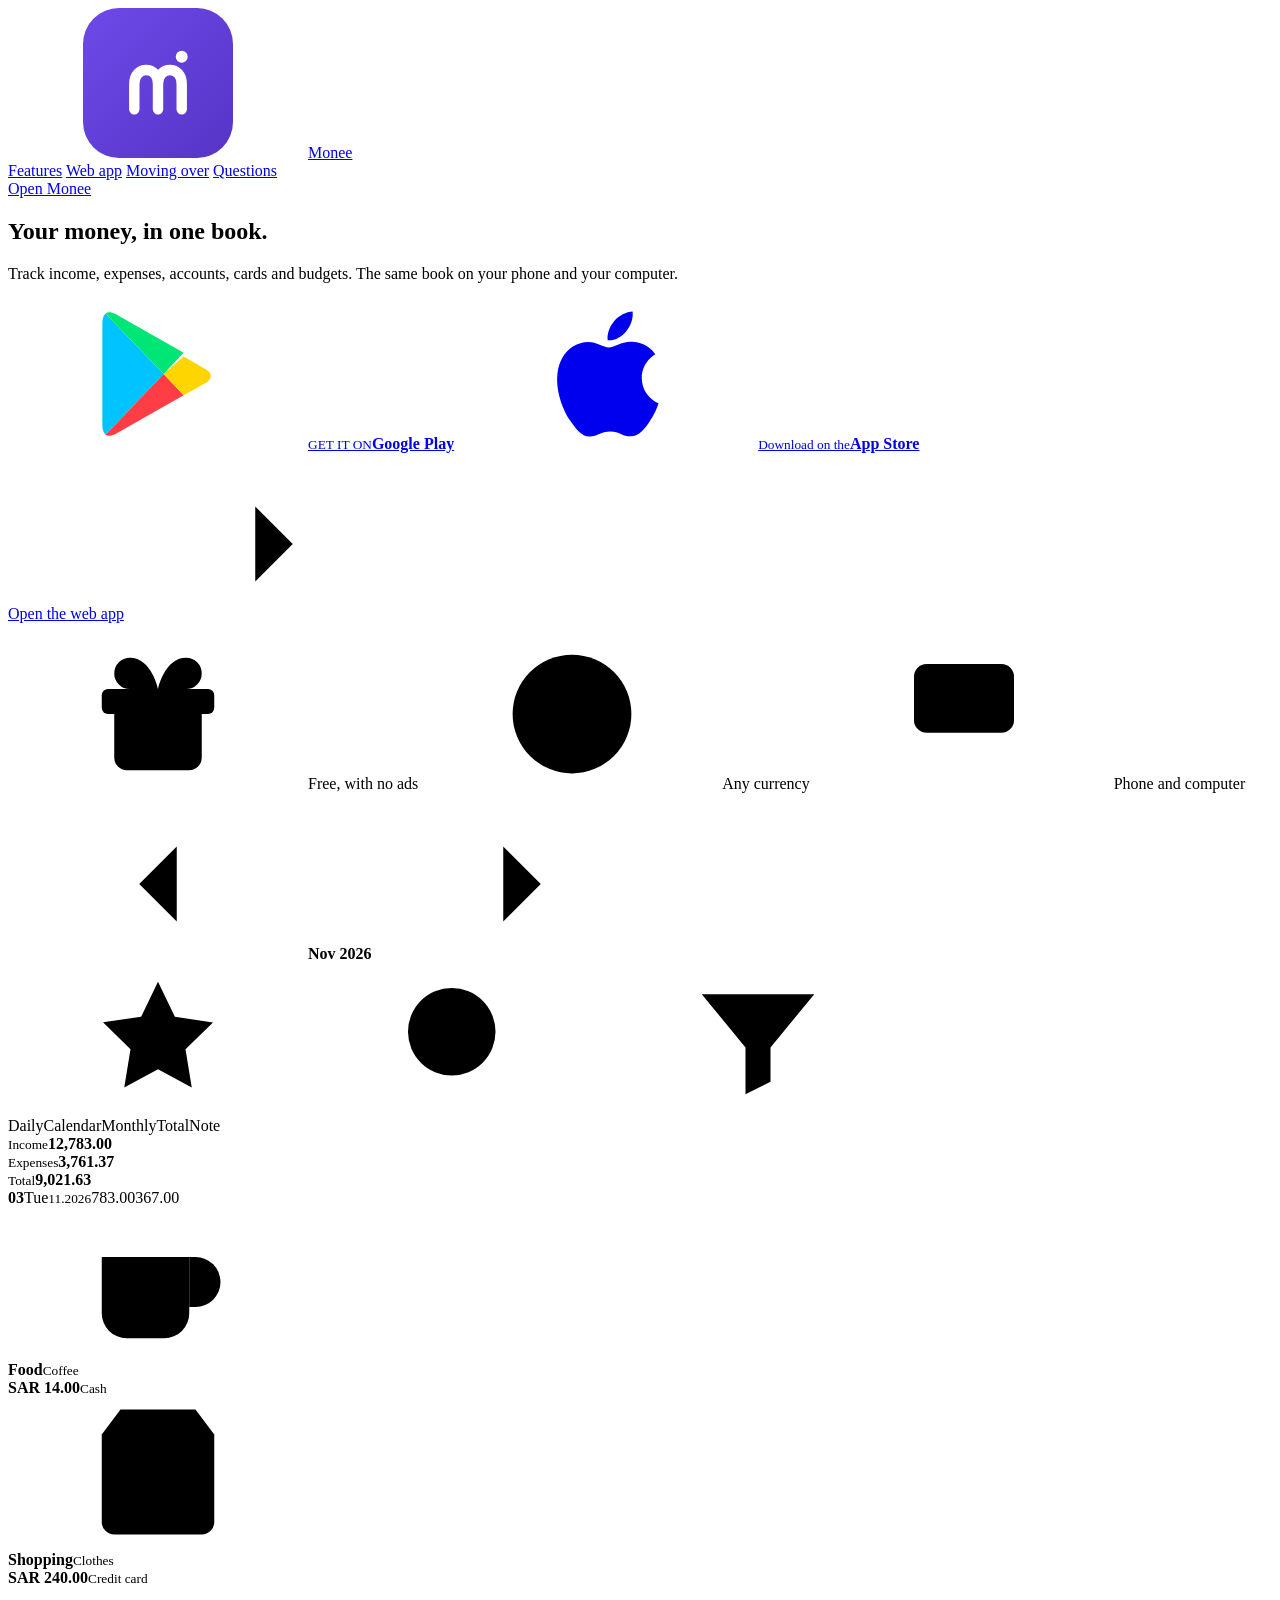
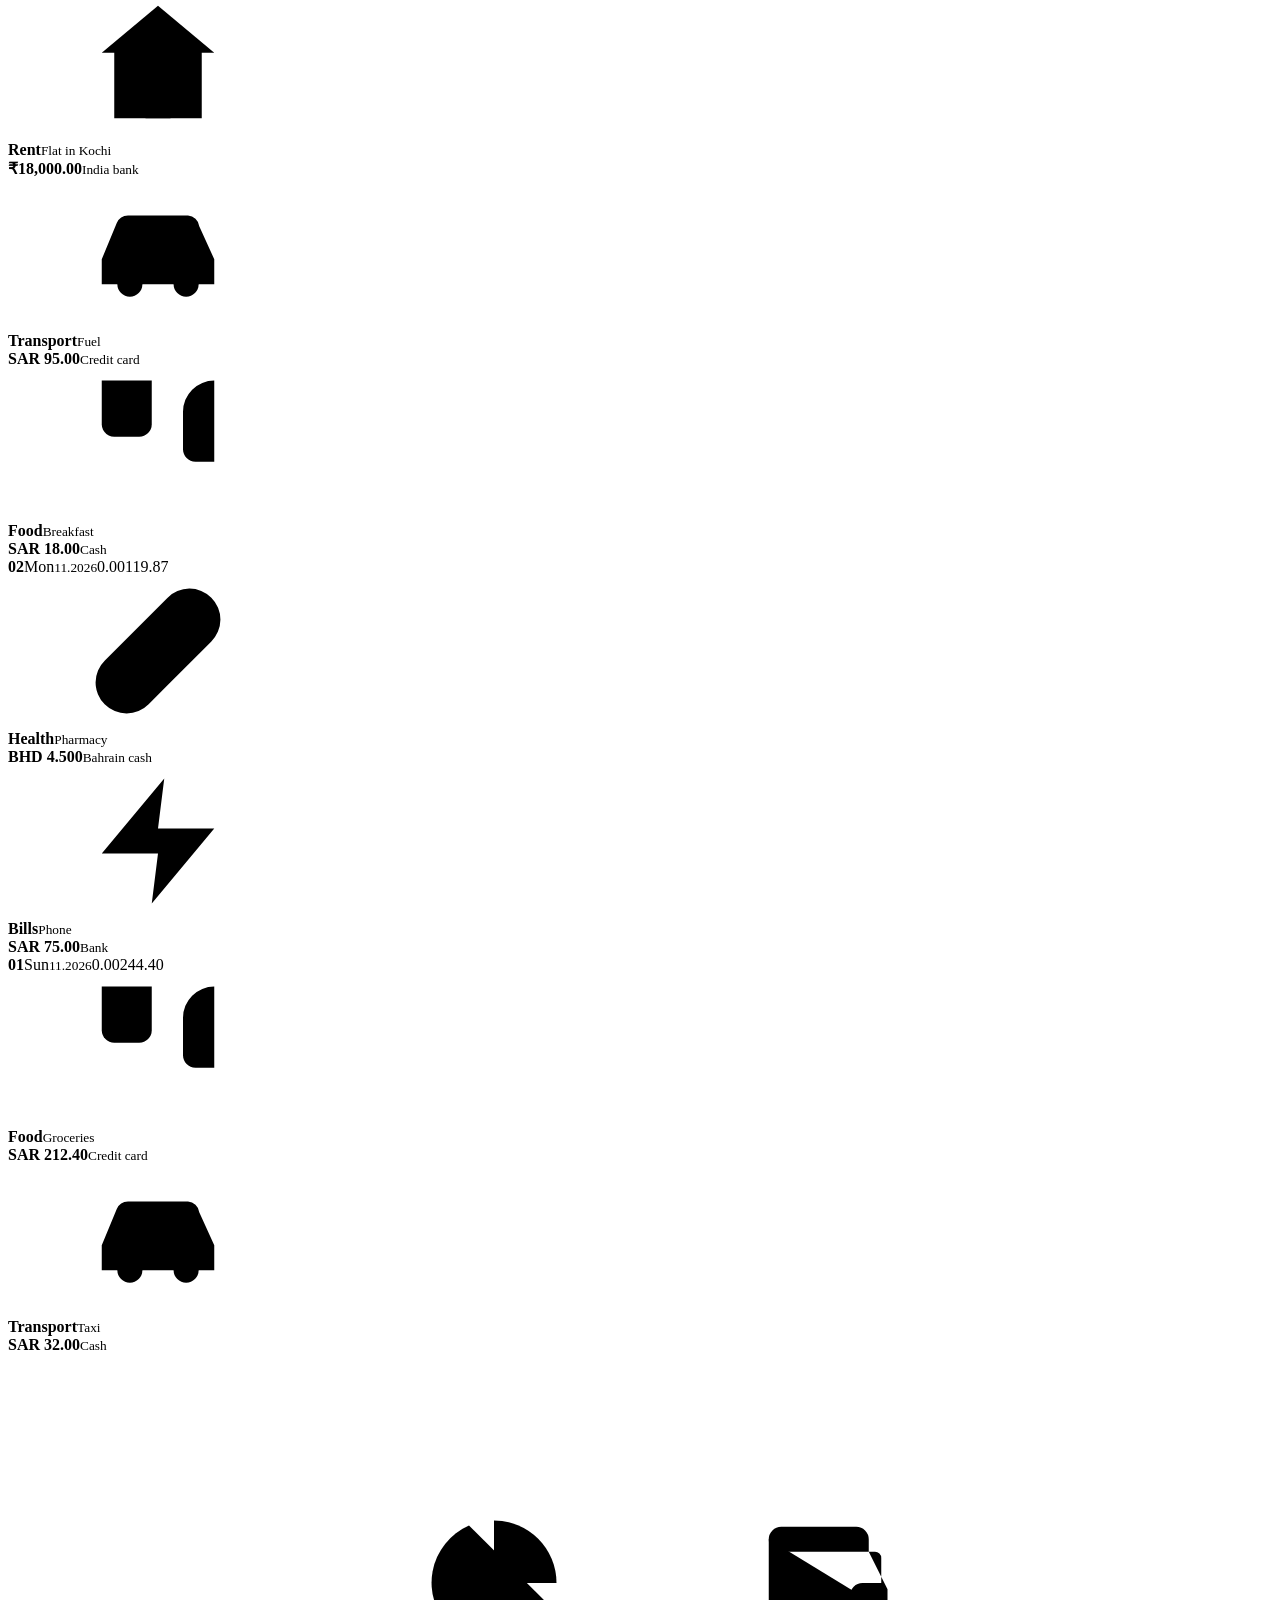
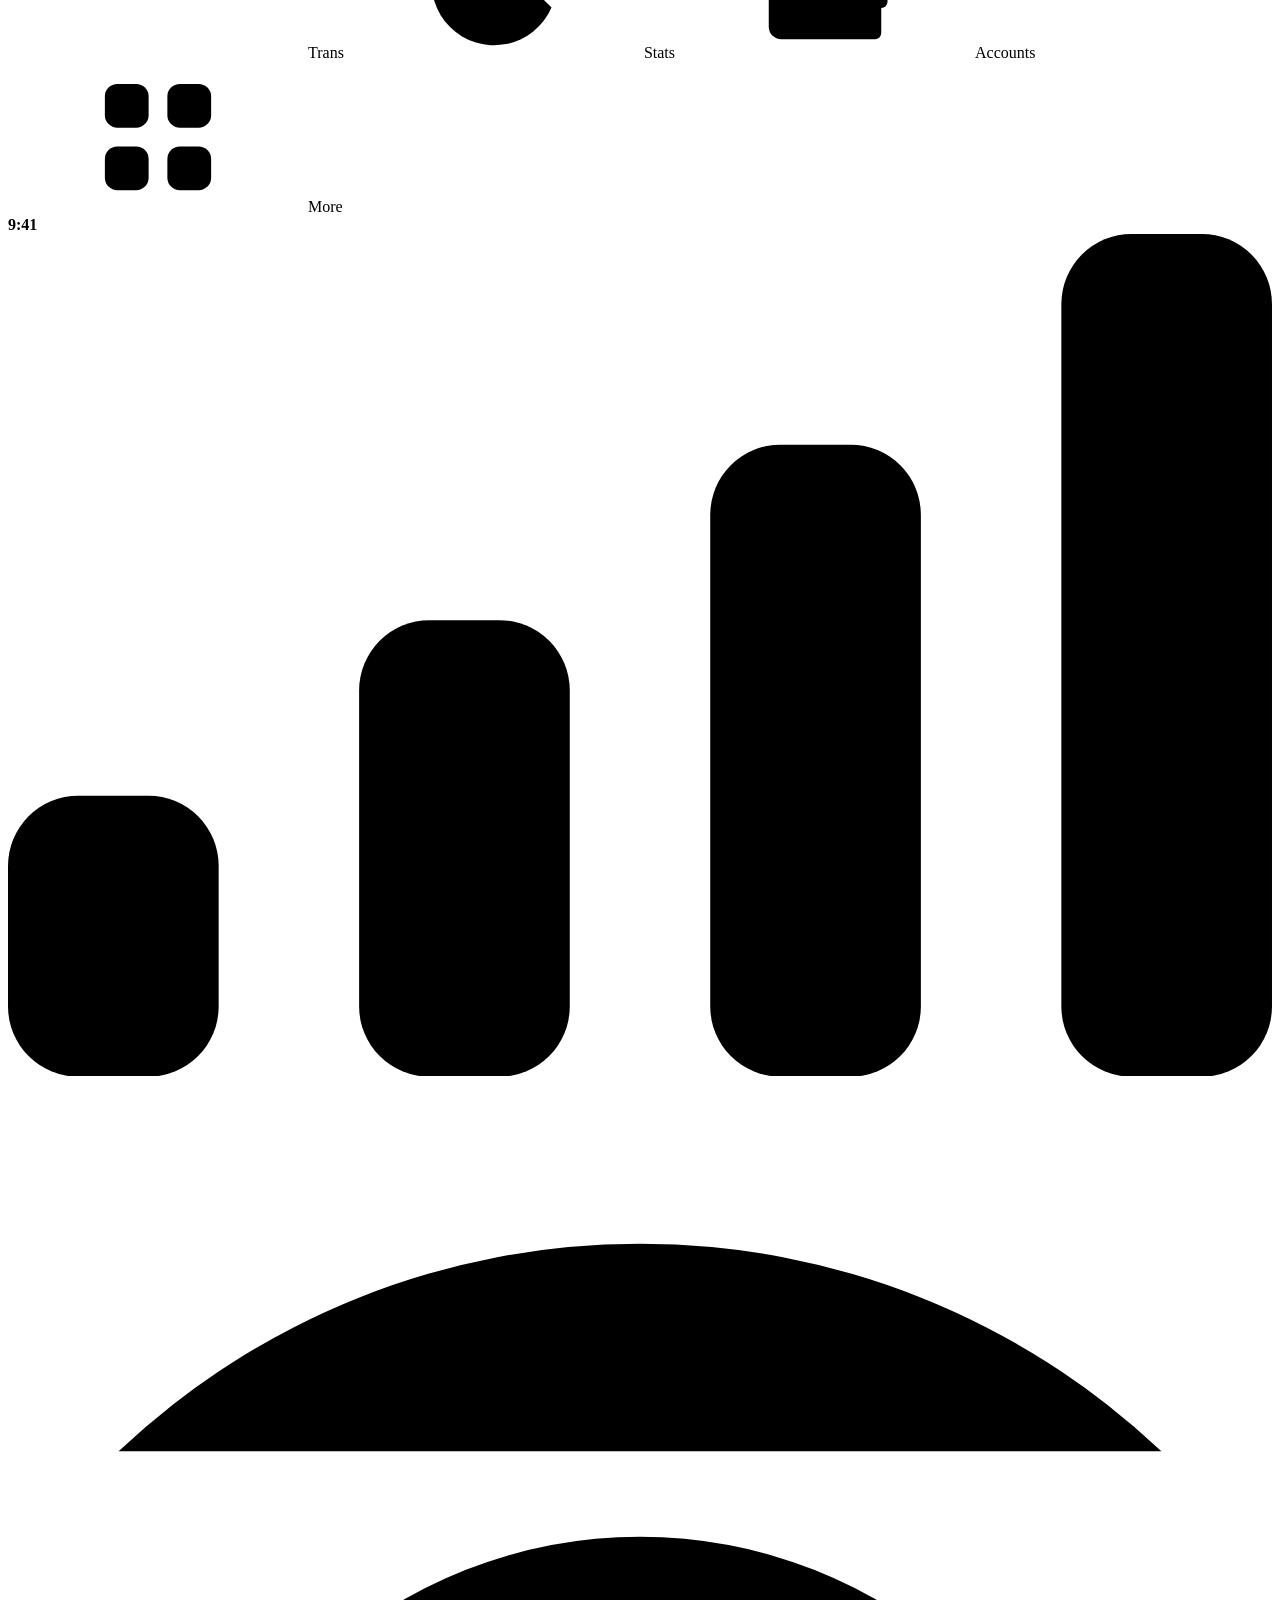
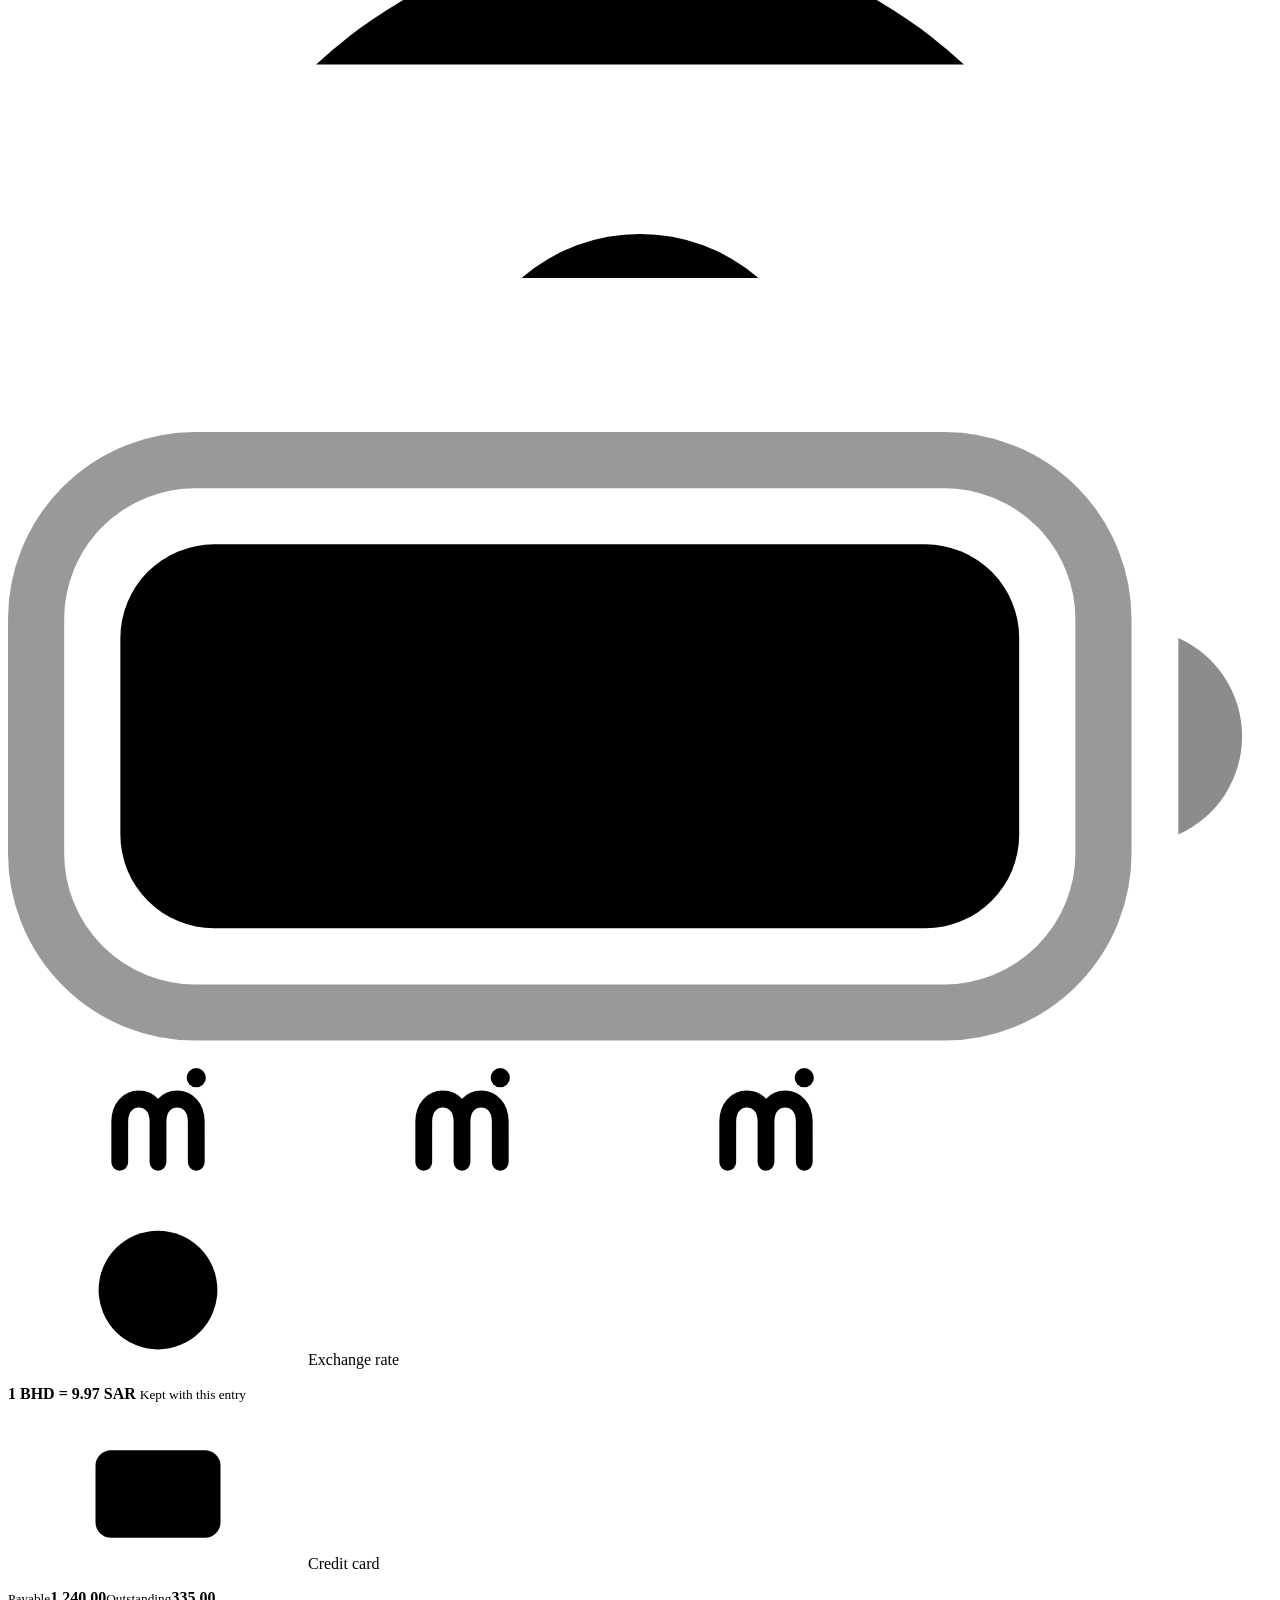
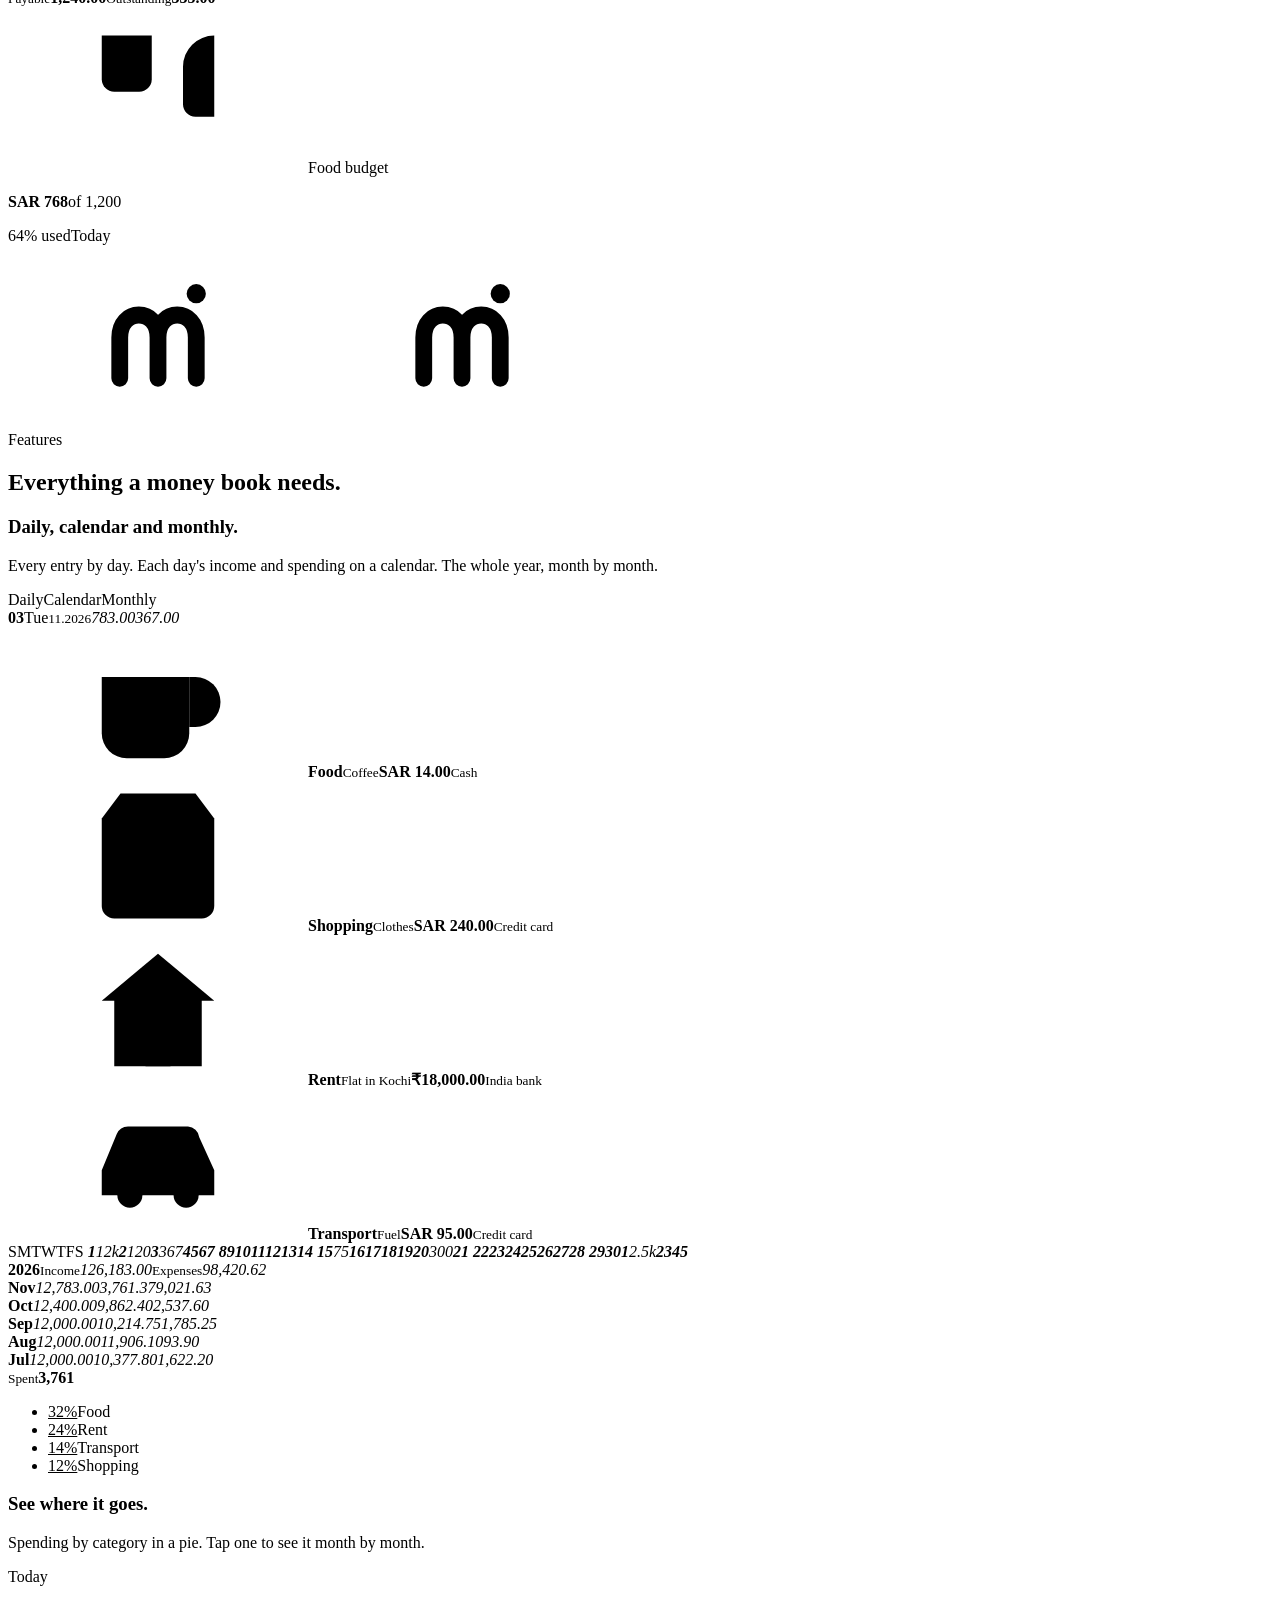
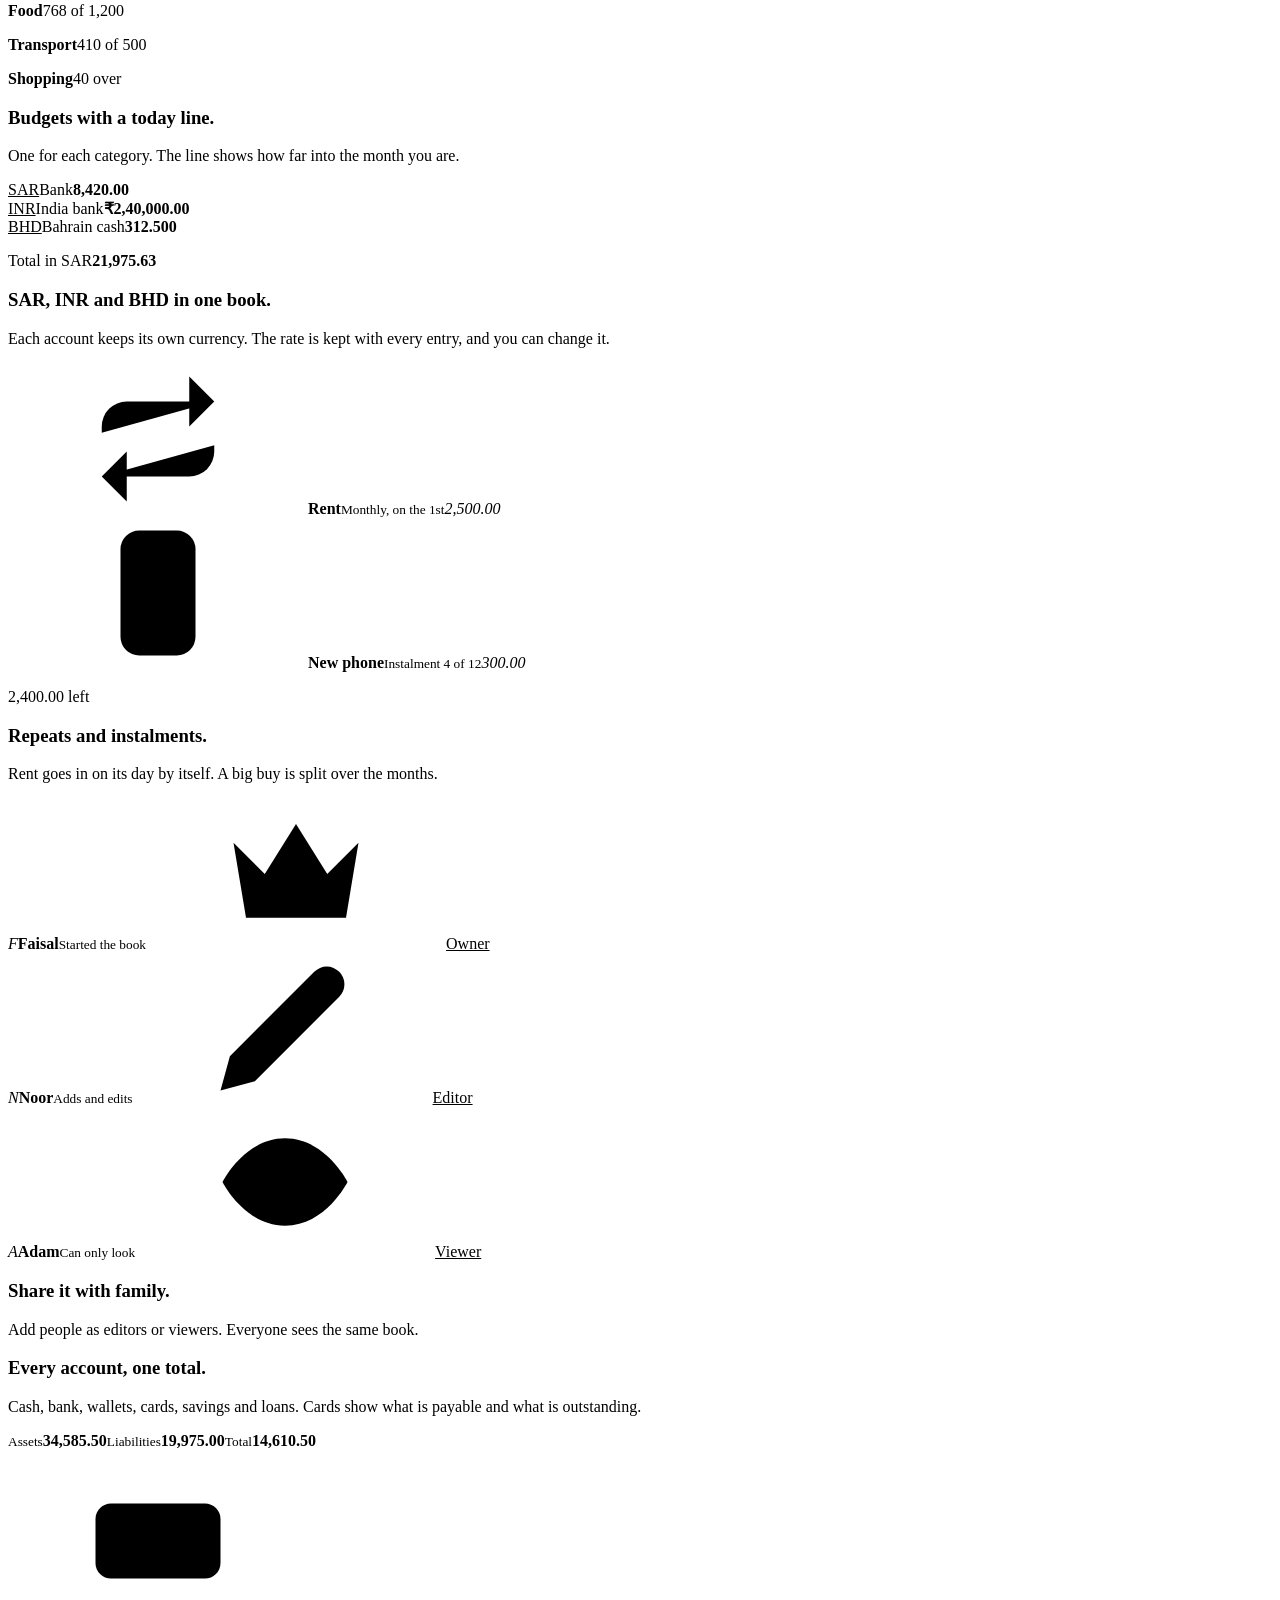
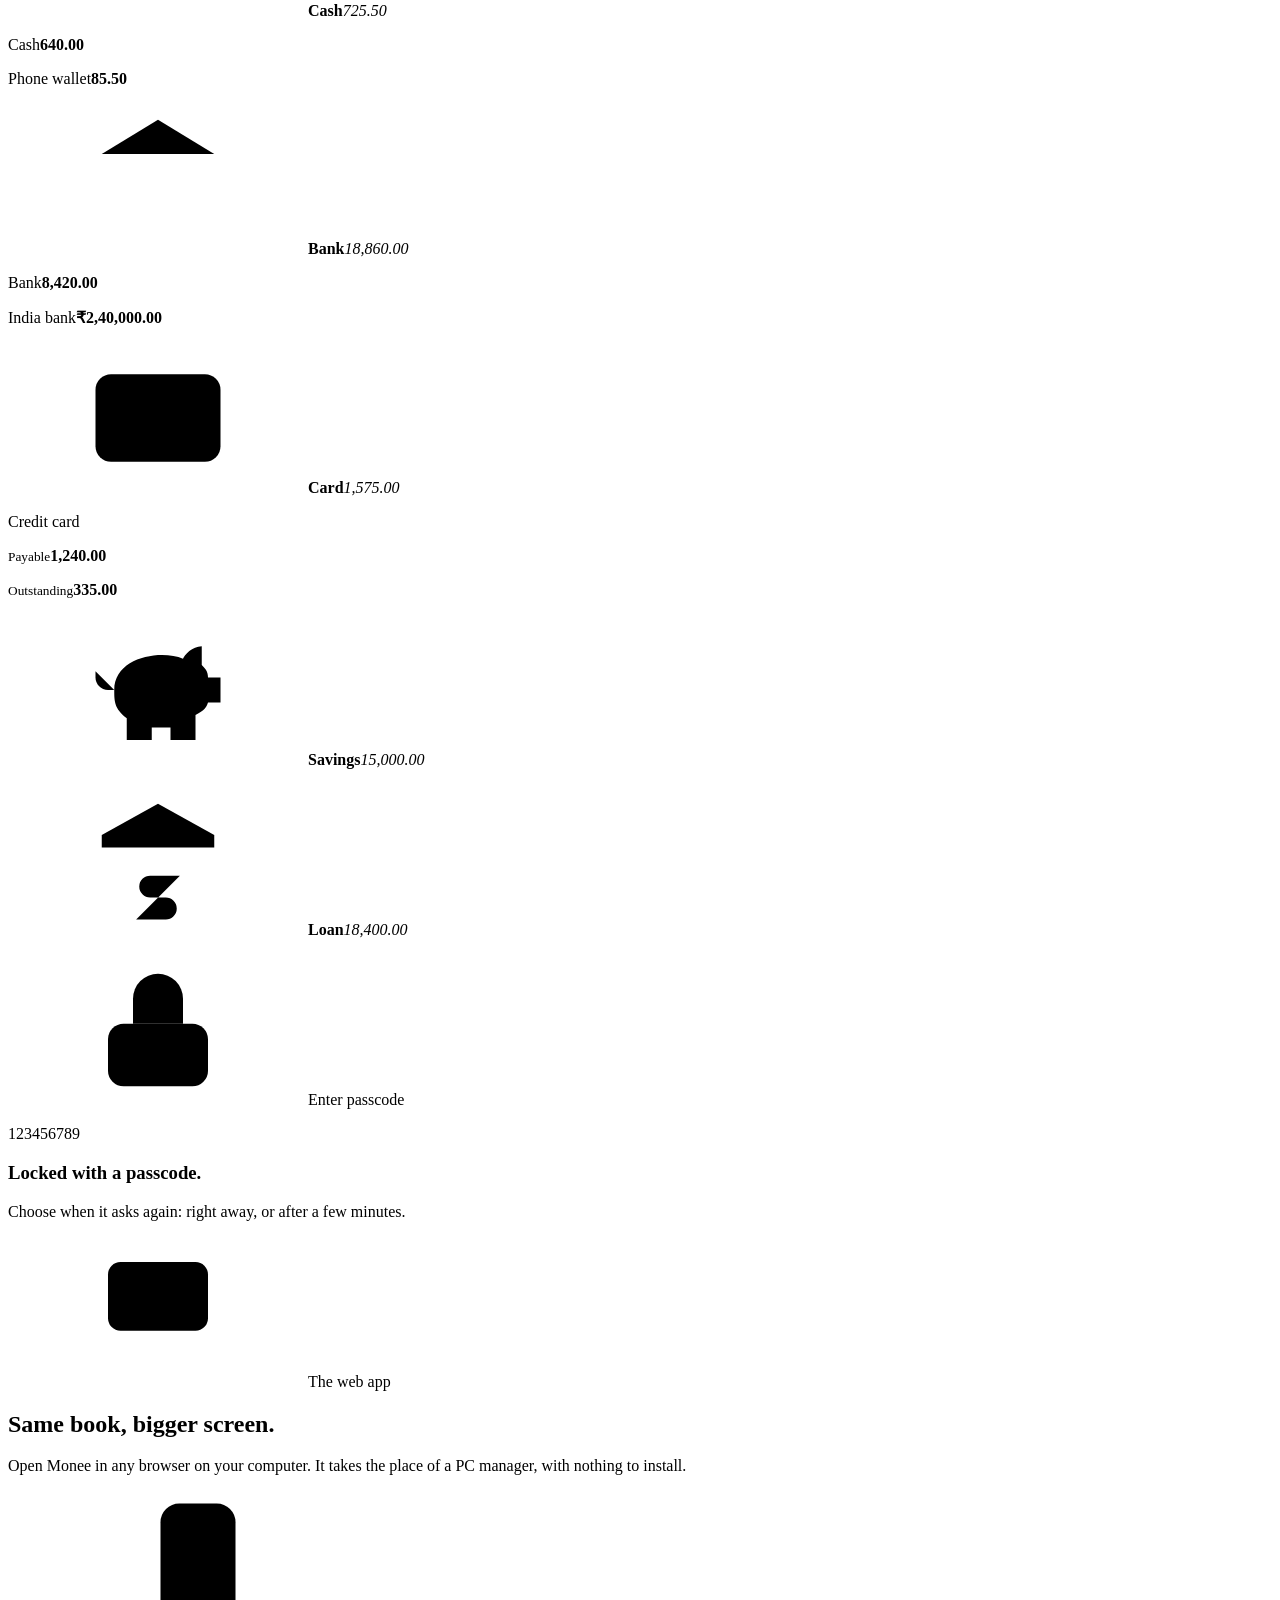
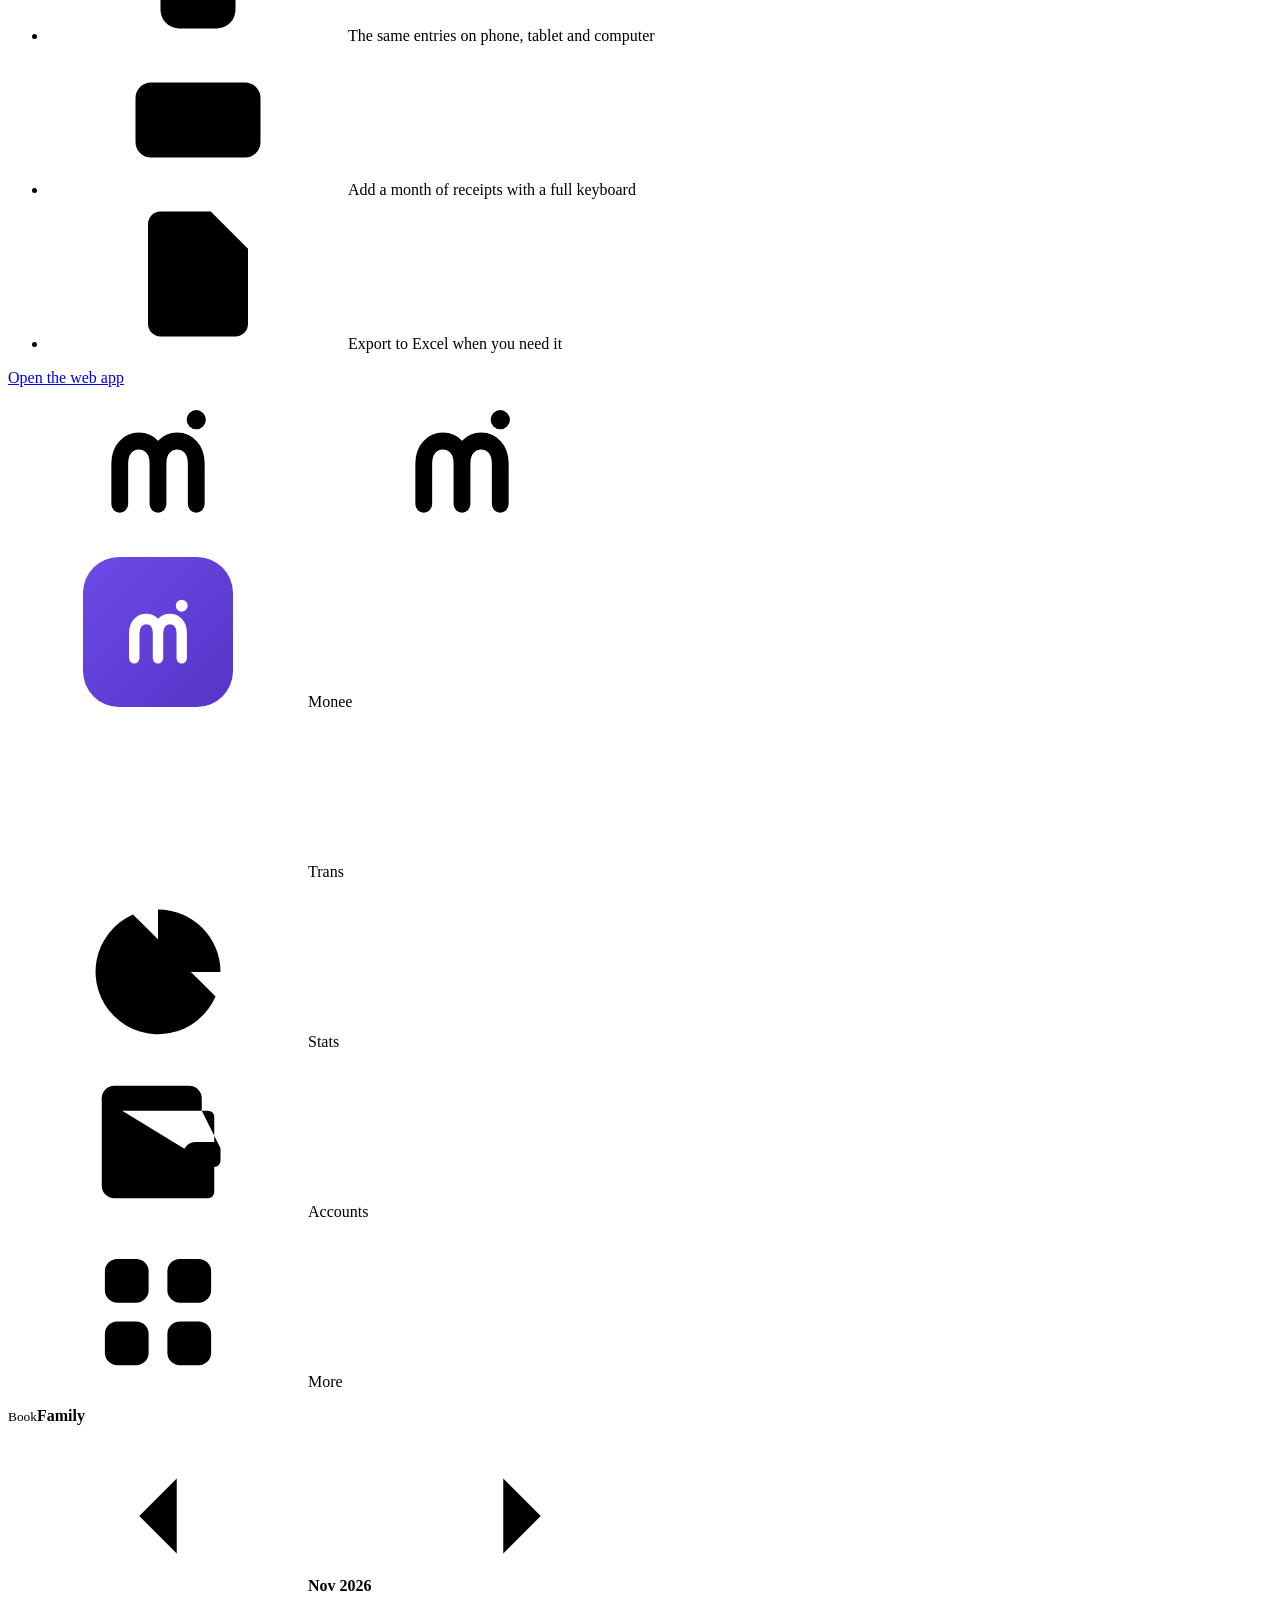
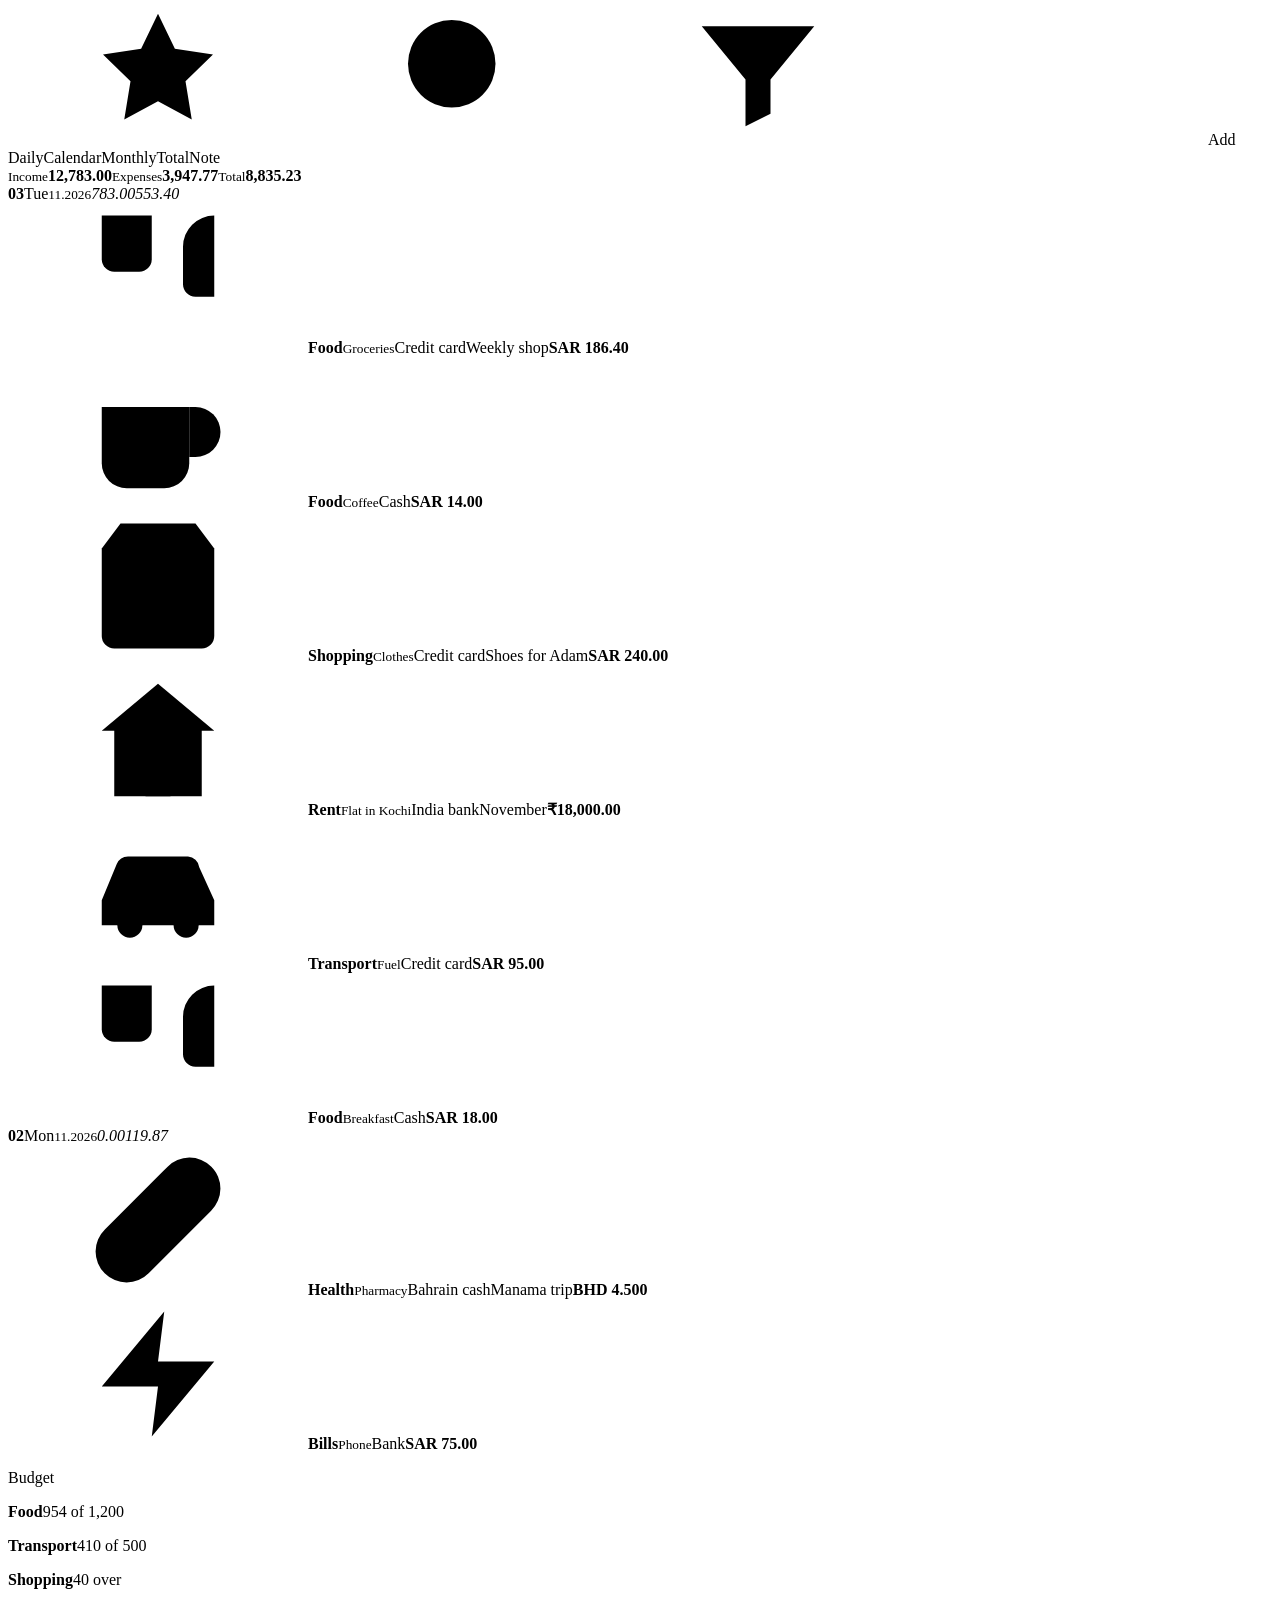
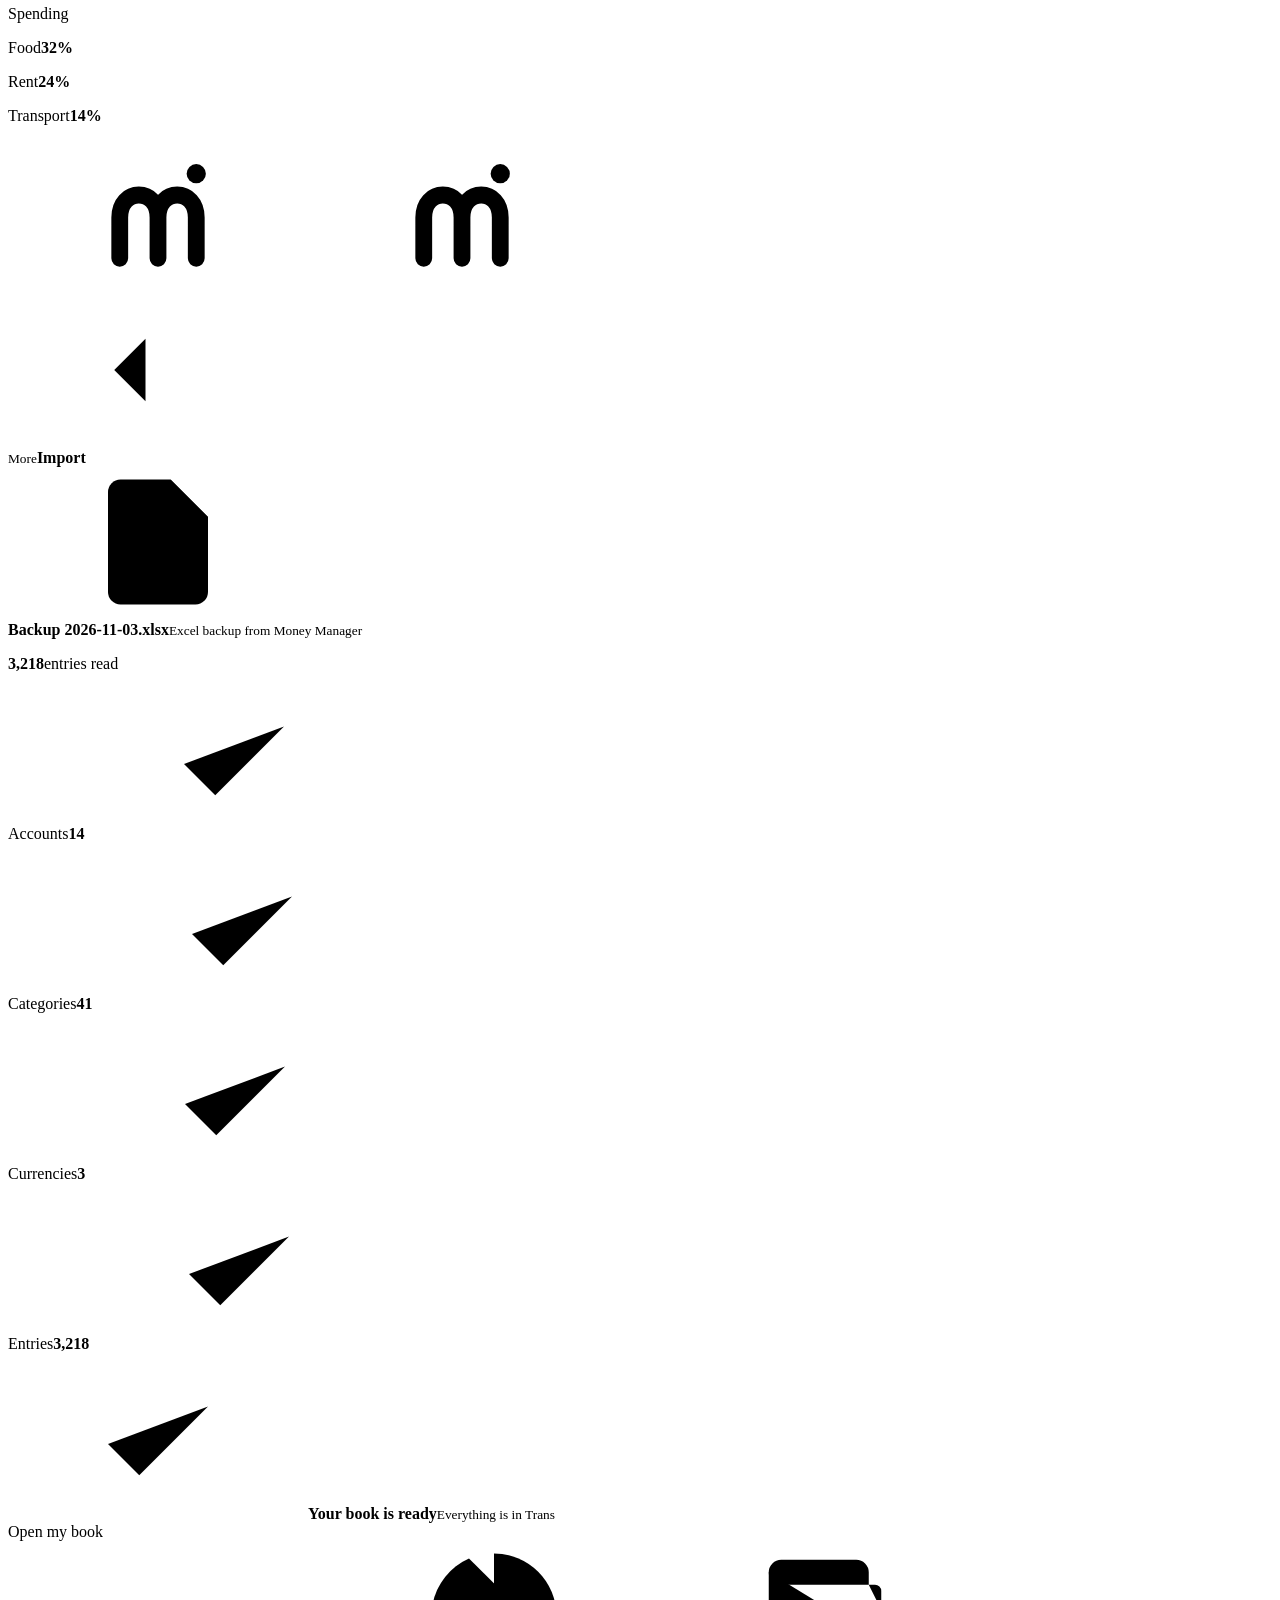
==== web/home.html @ 96becc6f "App screens and website Trans, entry, Stats, Accounts and More tabs for the Flutter app, the landing" ====
<!doctype html>
<html lang="en">
<head>
<meta charset="utf-8">
<meta name="viewport" content="width=device-width,initial-scale=1,viewport-fit=cover">
<title>Monee: your money, in one book</title>
<meta name="description" content="Track income, expenses, accounts, cards and budgets in any currency. The same book on your phone, tablet and computer. Free, with no ads.">
<meta name="theme-color" content="#1E1240">
<meta name="color-scheme" content="light">
<link rel="icon" href="/favicon.ico" sizes="any">
<link rel="apple-touch-icon" href="/assets/brand/touch-180.png">
<link rel="canonical" href="https://monee.skifi.co/">
<meta property="og:type" content="website">
<meta property="og:site_name" content="Monee">
<meta property="og:url" content="https://monee.skifi.co/">
<meta property="og:title" content="Monee: your money, in one book">
<meta property="og:description" content="Income, expenses, accounts, cards and budgets in any currency. On your phone and your computer.">
<meta property="og:image" content="https://monee.skifi.co/assets/brand/icon-128.png">
<meta property="og:image:width" content="128">
<meta property="og:image:height" content="128">
<meta name="twitter:card" content="summary">
<link rel="preload" href="/assets/fonts/bricolage.woff2" as="font" type="font/woff2" crossorigin>
<link rel="preload" href="/assets/fonts/manrope.woff2" as="font" type="font/woff2" crossorigin>
<link rel="stylesheet" href="/assets/home.css">
<script src="/assets/home.js"></script>
</head>
<body>
<svg width="0" height="0" aria-hidden="true" style="position:absolute"><defs>
<linearGradient id="logoG" x1="0" y1="0" x2="1" y2="1"><stop offset="0" stop-color="#6D4AE8"/><stop offset="1" stop-color="#5634C7"/></linearGradient>
<symbol id="logo" viewBox="0 0 1000 1000"><rect width="1000" height="1000" rx="240" fill="url(#logoG)" stroke="none"/><g transform="translate(190 203.64) scale(.62)"><path d="M245 760V488c0-96 60-150 127-150 70 0 128 54 128 150v272M500 488c0-96 60-150 128-150 68 0 127 54 127 150v272" fill="none" stroke="#fff" stroke-width="112" stroke-linecap="round" stroke-linejoin="round"/><circle cx="755" cy="196" r="64" fill="#fff" stroke="none"/></g></symbol>
<symbol id="i-m" viewBox="0 0 1000 1000"><g transform="translate(0 22)"><path d="M245 760V488c0-96 60-150 127-150 70 0 128 54 128 150v272M500 488c0-96 60-150 128-150 68 0 127 54 127 150v272" fill="none" stroke="currentColor" stroke-width="112" stroke-linecap="round" stroke-linejoin="round"/><circle cx="755" cy="196" r="64" fill="currentColor" stroke="none"/></g></symbol>
<symbol id="i-check" viewBox="0 0 24 24"><path d="M20 6 9 17l-5-5"/></symbol>
<symbol id="i-prev" viewBox="0 0 24 24"><path d="m15 18-6-6 6-6"/></symbol>
<symbol id="i-next" viewBox="0 0 24 24"><path d="m9 18 6-6-6-6"/></symbol>
<symbol id="i-star" viewBox="0 0 24 24"><path d="m12 3 2.7 5.6 6.1.9-4.4 4.3 1 6.1-5.4-2.9-5.4 2.9 1-6.1-4.4-4.3 6.1-.9Z"/></symbol>
<symbol id="i-search" viewBox="0 0 24 24"><circle cx="11" cy="11" r="7"/><path d="m20 20-3.5-3.5"/></symbol>
<symbol id="i-filter" viewBox="0 0 24 24"><path d="M3 5h18l-7 8.5V19l-4 2v-7.5Z"/></symbol>
<symbol id="i-plus" viewBox="0 0 24 24"><path d="M12 5v14M5 12h14"/></symbol>
<symbol id="i-list" viewBox="0 0 24 24"><path d="M9 6h12M9 12h12M9 18h12"/><path d="M4 6h.01M4 12h.01M4 18h.01"/></symbol>
<symbol id="i-pie" viewBox="0 0 24 24"><path d="M21.2 15.9A10 10 0 1 1 8 2.8"/><path d="M22 12A10 10 0 0 0 12 2v10Z"/></symbol>
<symbol id="i-wallet" viewBox="0 0 24 24"><path d="M19 7V5a2 2 0 0 0-2-2H5a2 2 0 0 0 0 4h15a1 1 0 0 1 1 1v4h-3a2 2 0 0 0 0 4h3a1 1 0 0 0 1-1v-2"/><path d="M3 5v14a2 2 0 0 0 2 2h15a1 1 0 0 0 1-1v-4"/></symbol>
<symbol id="i-grid" viewBox="0 0 24 24"><rect x="3.5" y="3.5" width="7" height="7" rx="2"/><rect x="13.5" y="3.5" width="7" height="7" rx="2"/><rect x="3.5" y="13.5" width="7" height="7" rx="2"/><rect x="13.5" y="13.5" width="7" height="7" rx="2"/></symbol>
<symbol id="i-repeat" viewBox="0 0 24 24"><path d="m17 2 4 4-4 4"/><path d="M3 11v-1a4 4 0 0 1 4-4h14"/><path d="m7 22-4-4 4-4"/><path d="M21 13v1a4 4 0 0 1-4 4H3"/></symbol>
<symbol id="i-lock" viewBox="0 0 24 24"><rect x="4" y="11" width="16" height="10" rx="2.5"/><path d="M8 11V7a4 4 0 0 1 8 0v4"/></symbol>
<symbol id="i-unlock" viewBox="0 0 24 24"><rect x="4" y="11" width="16" height="10" rx="2.5"/><path d="M8 11V7a4 4 0 0 1 7.7-1.5"/></symbol>
<symbol id="i-globe" viewBox="0 0 24 24"><circle cx="12" cy="12" r="9.5"/><path d="M2.5 12h19"/><path d="M12 2.5a14.5 14.5 0 0 1 0 19 14.5 14.5 0 0 1 0-19Z"/></symbol>
<symbol id="i-sheet" viewBox="0 0 24 24"><path d="M14 2H6a2 2 0 0 0-2 2v16a2 2 0 0 0 2 2h12a2 2 0 0 0 2-2V8Z"/><path d="M14 2v6h6"/><path d="M8 13h8M8 17h8M12 11v8"/></symbol>
<symbol id="i-laptop" viewBox="0 0 24 24"><rect x="4" y="4" width="16" height="11" rx="2"/><path d="M2 19h20"/></symbol>
<symbol id="i-phone" viewBox="0 0 24 24"><rect x="6" y="2" width="12" height="20" rx="3"/><path d="M11 18h2"/></symbol>
<symbol id="i-keys" viewBox="0 0 24 24"><rect x="2" y="6" width="20" height="12" rx="2.5"/><path d="M6 10h.01M10 10h.01M14 10h.01M18 10h.01M7 14h10"/></symbol>
<symbol id="i-food" viewBox="0 0 24 24"><path d="M3 2v7c0 1.1.9 2 2 2h4a2 2 0 0 0 2-2V2"/><path d="M7 2v20"/><path d="M21 15V2a5 5 0 0 0-5 5v6c0 1.1.9 2 2 2h3Zm0 0v7"/></symbol>
<symbol id="i-car" viewBox="0 0 24 24"><path d="M19 17h2v-4l-2.4-5.3A2 2 0 0 0 16.8 6H7.2a2 2 0 0 0-1.8 1.2L3 13v4h2"/><circle cx="7.5" cy="17" r="2"/><circle cx="16.5" cy="17" r="2"/><path d="M9.5 17h5M3 13h18"/></symbol>
<symbol id="i-bag" viewBox="0 0 24 24"><path d="M6 2 3 6v14a2 2 0 0 0 2 2h14a2 2 0 0 0 2-2V6l-3-4Z"/><path d="M3 6h18"/><path d="M16 10a4 4 0 0 1-8 0"/></symbol>
<symbol id="i-home" viewBox="0 0 24 24"><path d="M3 10.5 12 3l9 7.5"/><path d="M5 9.5V21h14V9.5"/><path d="M10 21v-6h4v6"/></symbol>
<symbol id="i-coffee" viewBox="0 0 24 24"><path d="M17 8h1a4 4 0 1 1 0 8h-1"/><path d="M3 8h14v9a4 4 0 0 1-4 4H7a4 4 0 0 1-4-4Z"/><path d="M6 2v2M10 2v2M14 2v2"/></symbol>
<symbol id="i-pill" viewBox="0 0 24 24"><path d="m10.5 20.5 10-10a4.95 4.95 0 1 0-7-7l-10 10a4.95 4.95 0 1 0 7 7Z"/><path d="m8.5 8.5 7 7"/></symbol>
<symbol id="i-bolt" viewBox="0 0 24 24"><path d="M13 2 3 14h9l-1 8 10-12h-9l1-8Z"/></symbol>
<symbol id="i-card" viewBox="0 0 24 24"><rect x="2" y="5" width="20" height="14" rx="2.5"/><path d="M2 10h20M6 15h4"/></symbol>
<symbol id="i-bank" viewBox="0 0 24 24"><path d="M3 21h18"/><path d="M5 21v-9M9.7 21v-9M14.3 21v-9M19 21v-9"/><path d="M12 2.5 21 8H3Z"/></symbol>
<symbol id="i-cash" viewBox="0 0 24 24"><rect x="2" y="6" width="20" height="12" rx="2.5"/><circle cx="12" cy="12" r="2.5"/><path d="M6 12h.01M18 12h.01"/></symbol>
<symbol id="i-piggy" viewBox="0 0 24 24"><path d="M19 5c-1.5 0-2.8 1.4-3 2-3.5-1.5-11-.3-11 5 0 1.8 0 3 2 4.5V20h4v-2h3v2h4v-4c1-.5 1.7-1 2-2h2v-4h-2c0-1-.5-1.5-1-2V5Z"/><path d="M2 9v1c0 1.1.9 2 2 2h1"/><path d="M16 11h.01"/></symbol>
<symbol id="i-loan" viewBox="0 0 24 24"><path d="M3 10h18"/><path d="M12 3 21 8v2H3V8Z"/><path d="M12 13v8M15.5 14.5h-4.75a1.75 1.75 0 0 0 0 3.5h2.5a1.75 1.75 0 0 1 0 3.5H8.5"/></symbol>
<symbol id="i-pen" viewBox="0 0 24 24"><path d="M17 3a2.8 2.8 0 1 1 4 4L7.5 20.5 2 22l1.5-5.5Z"/></symbol>
<symbol id="i-eye" viewBox="0 0 24 24"><path d="M2 12s3.5-7 10-7 10 7 10 7-3.5 7-10 7S2 12 2 12Z"/><circle cx="12" cy="12" r="3"/></symbol>
<symbol id="i-crown" viewBox="0 0 24 24"><path d="m2 7 5 5 5-8 5 8 5-5-2 12H4Z"/></symbol>
<symbol id="i-back" viewBox="0 0 24 24"><path d="M10 7 5 12l5 5M5 12h14"/></symbol>
<symbol id="i-gift" viewBox="0 0 24 24"><rect x="3" y="8" width="18" height="4" rx="1"/><path d="M12 8v13M19 12v7a2 2 0 0 1-2 2H7a2 2 0 0 1-2-2v-7"/><path d="M7.5 8a2.5 2.5 0 0 1 0-5C11 3 12 8 12 8s1-5 4.5-5a2.5 2.5 0 0 1 0 5"/></symbol>
<symbol id="i-apple" viewBox="0 0 24 24"><path fill="currentColor" d="M18.71 19.5c-.83 1.24-1.71 2.45-3.05 2.47-1.34.03-1.77-.79-3.29-.79-1.53 0-2 .77-3.27.82-1.31.05-2.3-1.32-3.14-2.53C4.25 17 2.94 12.45 4.7 9.39c.87-1.52 2.43-2.48 4.12-2.51 1.28-.02 2.5.87 3.29.87.78 0 2.26-1.07 3.81-.91.65.03 2.47.26 3.64 1.98-.09.06-2.17 1.28-2.15 3.81.03 3.02 2.65 4.03 2.68 4.04-.03.07-.42 1.44-1.38 2.83M13 3.5c.73-.83 1.94-1.46 2.94-1.5.13 1.17-.34 2.35-1.04 3.19-.69.85-1.83 1.51-2.95 1.42-.15-1.15.41-2.35 1.05-3.11z"/></symbol>
<symbol id="i-gplay" viewBox="0 0 24 24"><path fill="#00C3FF" d="M3.6 2.3c-.3.3-.5.8-.5 1.4v16.6c0 .6.2 1.1.5 1.4l9.3-9.7Z"/><path fill="#00E676" d="M16.1 8.6 5.2 2.4c-.6-.3-1.2-.4-1.6-.1l9.3 9.7Z"/><path fill="#FF3D44" d="M3.6 21.7c.4.3 1 .2 1.6-.1l10.9-6.2-3.2-3.4Z"/><path fill="#FFD500" d="m16.1 15.4 3.6-2c1-.6 1-1.5 0-2.1l-3.6-2.1-3.2 2.8Z"/></symbol>
</defs></svg>

<header class="nav" id="nav">
  <div class="nav__in">
    <a class="brand" href="/" aria-label="Monee home"><svg class="brand__logo" aria-hidden="true"><use href="#logo"/></svg><span>Monee</span></a>
    <nav class="nav__links" aria-label="Sections">
      <a href="#features">Features</a>
      <a href="#web">Web app</a>
      <a href="#move">Moving over</a>
      <a href="#faq">Questions</a>
    </nav>
    <a class="btn btn--ink btn--sm" href="/app/">Open Monee</a>
  </div>
</header>

<main>
<!-- ============================================================ hero -->
<section class="hero" aria-labelledby="hero-h">
  <div class="hero__glow" aria-hidden="true"></div>
  <div class="wrap hero__grid">
    <div class="hero__copy">
      <h1 id="hero-h" class="rise">Your money, in one book.</h1>
      <p class="lead rise">Track income, expenses, accounts, cards and budgets. The same book on your phone and your computer.</p>
      <div class="hero__get rise">
      <div class="stores">
        <a class="store" data-store="play" href="https://play.google.com/store/apps/details?id=co.skifi.monee" target="_blank" rel="noopener" aria-label="Get it on Google Play"><svg aria-hidden="true"><use href="#i-gplay"/></svg><span class="store__txt"><small>GET IT ON</small><b>Google Play</b></span></a>
        <a class="store" data-store="ios" href="#get" aria-label="Download on the App Store"><svg aria-hidden="true"><use href="#i-apple"/></svg><span class="store__txt"><small>Download on the</small><b>App Store</b></span></a>
      </div>
      </div>
      <p class="hero__links rise">
        <a class="hero__link" href="/app/">Open the web app<svg class="ic" aria-hidden="true"><use href="#i-next"/></svg></a>
      </p>
      <p class="hero__facts rise">
        <span><svg class="ic" aria-hidden="true"><use href="#i-gift"/></svg>Free, with no ads</span>
        <span><svg class="ic" aria-hidden="true"><use href="#i-globe"/></svg>Any currency</span>
        <span><svg class="ic" aria-hidden="true"><use href="#i-laptop"/></svg>Phone and computer</span>
      </p>
    </div>

    <div class="stage" aria-hidden="true">
      <div class="phone phone--hero">
        <div class="phone__screen">
          <div class="scr">
            <div class="scr__top"></div>
            <div class="scr__bar">
              <div class="scr__month"><i class="scr__cb"><svg><use href="#i-prev"/></svg></i><b data-mshort>Nov 2026</b><i class="scr__cb"><svg><use href="#i-next"/></svg></i></div>
              <div class="scr__icons"><svg><use href="#i-star"/></svg><svg><use href="#i-search"/></svg><svg><use href="#i-filter"/></svg></div>
            </div>
            <div class="scr__tabs"><span class="on">Daily</span><span>Calendar</span><span>Monthly</span><span>Total</span><span>Note</span></div>
            <div class="scr__sum">
              <div><small>Income</small><b class="m-in" id="hIn">12,783.00</b></div>
              <div><small>Expenses</small><b class="m-out" id="hOut">3,761.37</b></div>
              <div><small>Total</small><b id="hTot">9,021.63</b></div>
            </div>
            <div class="scr__listwrap">
              <div class="scr__list" id="hList">
                <div class="day">
                  <div class="day__h"><b class="day__n" data-dn="0">03</b><span class="day__wd" data-dw="0">Tue</span><small data-dm="0">11.2026</small><span class="day__in" id="hDayIn">783.00</span><span class="day__out" id="hDayOut">367.00</span></div>
                  <div class="tx" data-s="d"><i class="tx__ic c-food"><svg><use href="#i-coffee"/></svg></i><div class="tx__t"><b>Food</b><small>Coffee</small></div><div class="tx__a"><b class="m-out">SAR 14.00</b><small>Cash</small></div></div>
                  <div class="tx" data-s="c"><i class="tx__ic c-shop"><svg><use href="#i-bag"/></svg></i><div class="tx__t"><b>Shopping</b><small>Clothes</small></div><div class="tx__a"><b class="m-out">SAR 240.00</b><small>Credit card</small></div></div>
                  <div class="tx" data-s="b"><i class="tx__ic c-home"><svg><use href="#i-home"/></svg></i><div class="tx__t"><b>Rent</b><small>Flat in Kochi</small></div><div class="tx__a"><b class="m-in">₹18,000.00</b><small>India bank</small></div></div>
                  <div class="tx" data-s="a"><i class="tx__ic c-car"><svg><use href="#i-car"/></svg></i><div class="tx__t"><b>Transport</b><small>Fuel</small></div><div class="tx__a"><b class="m-out">SAR 95.00</b><small>Credit card</small></div></div>
                  <div class="tx"><i class="tx__ic c-food"><svg><use href="#i-food"/></svg></i><div class="tx__t"><b>Food</b><small>Breakfast</small></div><div class="tx__a"><b class="m-out">SAR 18.00</b><small>Cash</small></div></div>
                </div>
                <div class="day">
                  <div class="day__h"><b class="day__n" data-dn="1">02</b><span class="day__wd" data-dw="1">Mon</span><small data-dm="1">11.2026</small><span class="day__in">0.00</span><span class="day__out">119.87</span></div>
                  <div class="tx"><i class="tx__ic c-health"><svg><use href="#i-pill"/></svg></i><div class="tx__t"><b>Health</b><small>Pharmacy</small></div><div class="tx__a"><b class="m-out">BHD 4.500</b><small>Bahrain cash</small></div></div>
                  <div class="tx"><i class="tx__ic c-bills"><svg><use href="#i-bolt"/></svg></i><div class="tx__t"><b>Bills</b><small>Phone</small></div><div class="tx__a"><b class="m-out">SAR 75.00</b><small>Bank</small></div></div>
                </div>
                <div class="day">
                  <div class="day__h"><b class="day__n" data-dn="2">01</b><span class="day__wd" data-dw="2">Sun</span><small data-dm="2">11.2026</small><span class="day__in">0.00</span><span class="day__out">244.40</span></div>
                  <div class="tx"><i class="tx__ic c-food"><svg><use href="#i-food"/></svg></i><div class="tx__t"><b>Food</b><small>Groceries</small></div><div class="tx__a"><b class="m-out">SAR 212.40</b><small>Credit card</small></div></div>
                  <div class="tx"><i class="tx__ic c-car"><svg><use href="#i-car"/></svg></i><div class="tx__t"><b>Transport</b><small>Taxi</small></div><div class="tx__a"><b class="m-out">SAR 32.00</b><small>Cash</small></div></div>
                </div>
              </div>
            </div>
            <i class="scr__fab"><svg><use href="#i-plus"/></svg></i>
            <div class="scr__nav"><span class="on"><svg><use href="#i-list"/></svg>Trans</span><span><svg><use href="#i-pie"/></svg>Stats</span><span><svg><use href="#i-wallet"/></svg>Accounts</span><span><svg><use href="#i-grid"/></svg>More</span></div>
          </div>
          <div class="sb"><b>9:41</b><span class="sb__sys"><svg viewBox="0 0 18 12"><rect x="0" y="8" width="3" height="4" rx="1"/><rect x="5" y="5.5" width="3" height="6.5" rx="1"/><rect x="10" y="3" width="3" height="9" rx="1"/><rect x="15" y="0" width="3" height="12" rx="1"/></svg><svg class="wifi" viewBox="0 0 16 12"><path d="M1.4 4.7a9.6 9.6 0 0 1 13.2 0M3.9 7.4a6 6 0 0 1 8.2 0M6.5 10.1a2.3 2.3 0 0 1 3 0" stroke-width="1.9" stroke-linecap="round"/></svg><svg class="bat" viewBox="0 0 27 13"><rect x=".6" y=".6" width="22.8" height="11.8" rx="3.4" fill="none" stroke="currentColor" stroke-opacity=".4" stroke-width="1.2"/><rect x="2.4" y="2.4" width="19.2" height="8.2" rx="2"/><path d="M25 4.4v4.2a2.3 2.3 0 0 0 0-4.2z" opacity=".45"/></svg></span></div><i class="island"></i><i class="hi"></i>
        </div>
      </div>

      <span class="coin coin--h1" data-depth="2.4"><svg><use href="#i-m"/></svg></span>
      <span class="coin coin--light coin--h2" data-depth="1.6"><svg><use href="#i-m"/></svg></span>
      <span class="coin coin--h3" data-depth="3"><svg><use href="#i-m"/></svg></span>

      <div class="float float--rate">
        <p class="float__head"><svg class="ic"><use href="#i-globe"/></svg>Exchange rate</p>
        <b>1 BHD = 9.97 SAR</b>
        <small>Kept with this entry</small>
      </div>
      <div class="float float--card">
        <p class="float__head"><svg class="ic"><use href="#i-card"/></svg>Credit card</p>
        <p class="float__cols"><span><small>Payable</small><b>1,240.00</b></span><span><small>Outstanding</small><b id="hCard">335.00</b></span></p>
      </div>
      <div class="float float--budget" id="hBudget">
        <p class="float__head"><svg class="ic"><use href="#i-food"/></svg>Food budget</p>
        <p class="float__nums"><b>SAR 768</b><span>of 1,200</span></p>
        <div class="fbar"><i style="width:64%"></i><u style="left:58%"></u></div>
        <p class="float__foot"><span>64% used</span><span>Today</span></p>
      </div>
    </div>
  </div>
</section>

<!-- ============================================================ features -->
<section class="sec" id="features" aria-labelledby="f-h">
  <div class="wrap">
    <div class="sec__head sec__head--deco reveal">
      <span class="coin coin--f1" aria-hidden="true"><svg><use href="#i-m"/></svg></span>
      <span class="coin coin--light coin--f2" aria-hidden="true"><svg><use href="#i-m"/></svg></span>
      <p class="kicker">Features</p>
      <h2 id="f-h">Everything a money book needs.</h2>
    </div>

    <div class="bento">
      <article class="card card--big reveal">
        <div class="card__copy">
          <h3>Daily, calendar and monthly.</h3>
          <p>Every entry by day. Each day's income and spending on a calendar. The whole year, month by month.</p>
        </div>
        <div class="viz viz--views" aria-hidden="true">
          <div class="vtabs" id="vTabs"><span class="on">Daily</span><span>Calendar</span><span>Monthly</span></div>
          <div class="vpanes">
            <div class="vpane on">
              <div class="vday">
                <div class="vday__h"><b data-dn="0">03</b><span data-dw="0">Tue</span><small data-dm="0">11.2026</small><em class="m-in">783.00</em><em class="m-out">367.00</em></div>
                <div class="vtx"><i class="tx__ic c-food"><svg><use href="#i-coffee"/></svg></i><span><b>Food</b><small>Coffee</small></span><span class="vtx__a"><b class="m-out">SAR 14.00</b><small>Cash</small></span></div>
                <div class="vtx"><i class="tx__ic c-shop"><svg><use href="#i-bag"/></svg></i><span><b>Shopping</b><small>Clothes</small></span><span class="vtx__a"><b class="m-out">SAR 240.00</b><small>Credit card</small></span></div>
                <div class="vtx"><i class="tx__ic c-home"><svg><use href="#i-home"/></svg></i><span><b>Rent</b><small>Flat in Kochi</small></span><span class="vtx__a"><b class="m-in">₹18,000.00</b><small>India bank</small></span></div>
                <div class="vtx"><i class="tx__ic c-car"><svg><use href="#i-car"/></svg></i><span><b>Transport</b><small>Fuel</small></span><span class="vtx__a"><b class="m-out">SAR 95.00</b><small>Credit card</small></span></div>
              </div>
            </div>
            <div class="vpane">
              <div class="vcal" id="vCal">
                <span class="su">S</span><span>M</span><span>T</span><span>W</span><span>T</span><span>F</span><span class="sa">S</span>
                <i><b>1</b><em class="m-in">12k</em></i><i><b>2</b><em>120</em></i><i class="now"><b>3</b><em>367</em></i><i><b>4</b></i><i><b>5</b></i><i><b>6</b></i><i><b>7</b></i>
                <i><b>8</b></i><i><b>9</b></i><i><b>10</b></i><i><b>11</b></i><i><b>12</b></i><i><b>13</b></i><i><b>14</b></i>
                <i><b>15</b><em class="up">75</em></i><i><b>16</b></i><i><b>17</b></i><i><b>18</b></i><i><b>19</b></i><i><b>20</b><em class="up">300</em></i><i><b>21</b></i>
                <i><b>22</b></i><i><b>23</b></i><i><b>24</b></i><i><b>25</b></i><i><b>26</b></i><i><b>27</b></i><i><b>28</b></i>
                <i><b>29</b></i><i><b>30</b></i><i class="dim"><b>1</b><em>2.5k</em></i><i class="dim"><b>2</b></i><i class="dim"><b>3</b></i><i class="dim"><b>4</b></i><i class="dim"><b>5</b></i>
              </div>
            </div>
            <div class="vpane">
              <div class="vmon">
                <div class="vmon__yr"><b data-year>2026</b><span><small>Income</small><em class="m-in">126,183.00</em></span><span><small>Expenses</small><em class="m-out">98,420.62</em></span></div>
                <div class="vmon__r now"><b data-mo="0">Nov</b><em class="m-in">12,783.00</em><em class="m-out">3,761.37</em><em>9,021.63</em></div>
                <div class="vmon__r"><b data-mo="1">Oct</b><em class="m-in">12,400.00</em><em class="m-out">9,862.40</em><em>2,537.60</em></div>
                <div class="vmon__r"><b data-mo="2">Sep</b><em class="m-in">12,000.00</em><em class="m-out">10,214.75</em><em>1,785.25</em></div>
                <div class="vmon__r"><b data-mo="3">Aug</b><em class="m-in">12,000.00</em><em class="m-out">11,906.10</em><em>93.90</em></div>
                <div class="vmon__r"><b data-mo="4">Jul</b><em class="m-in">12,000.00</em><em class="m-out">10,377.80</em><em>1,622.20</em></div>
              </div>
            </div>
          </div>
        </div>
      </article>

      <div class="bento__more">
      <article class="card reveal">
        <div class="viz" aria-hidden="true">
          <div class="vstats">
            <div class="vpie"><i></i><span><small>Spent</small><b>3,761</b></span></div>
            <ul class="vleg">
              <li><u class="c-food">32%</u><span>Food</span></li>
              <li><u class="c-home">24%</u><span>Rent</span></li>
              <li><u class="c-car">14%</u><span>Transport</span></li>
              <li><u class="c-shop">12%</u><span>Shopping</span></li>
            </ul>
          </div>
        </div>
        <div class="card__copy"><h3>See where it goes.</h3><p>Spending by category in a pie. Tap one to see it month by month.</p></div>
      </article>

      <article class="card reveal">
        <div class="viz" aria-hidden="true">
          <div class="vbud" style="--today:58%">
            <span class="vbud__today">Today</span>
            <div class="vbud__r"><p><b>Food</b><span>768 of 1,200</span></p><div class="vbud__bar"><i style="--p:64%"></i></div></div>
            <div class="vbud__r"><p><b>Transport</b><span>410 of 500</span></p><div class="vbud__bar"><i style="--p:82%"></i></div></div>
            <div class="vbud__r is-over"><p><b>Shopping</b><span>40 over</span></p><div class="vbud__bar"><i style="--p:100%"></i></div></div>
          </div>
        </div>
        <div class="card__copy"><h3>Budgets with a today line.</h3><p>One for each category. The line shows how far into the month you are.</p></div>
      </article>

      <article class="card reveal">
        <div class="viz" aria-hidden="true">
          <div class="vcur">
            <div class="vcur__r"><u>SAR</u><span>Bank</span><b>8,420.00</b></div>
            <div class="vcur__r"><u>INR</u><span>India bank</span><b>₹2,40,000.00</b></div>
            <div class="vcur__r"><u>BHD</u><span>Bahrain cash</span><b>312.500</b></div>
            <p class="vcur__tot"><span>Total in SAR</span><b>21,975.63</b></p>
          </div>
        </div>
        <div class="card__copy"><h3>SAR, INR and BHD in one book.</h3><p>Each account keeps its own currency. The rate is kept with every entry, and you can change it.</p></div>
      </article>

      <article class="card reveal">
        <div class="viz" aria-hidden="true">
          <div class="vrep">
            <div class="vrep__r"><i><svg><use href="#i-repeat"/></svg></i><span><b>Rent</b><small>Monthly, on the 1st</small></span><em class="m-out">2,500.00</em></div>
            <div class="vinst">
              <div class="vrep__r"><i><svg><use href="#i-phone"/></svg></i><span><b>New phone</b><small>Instalment 4 of 12</small></span><em class="m-out">300.00</em></div>
              <div class="vinst__seg"><i class="on"></i><i class="on"></i><i class="on"></i><i class="on"></i><i></i><i></i><i></i><i></i><i></i><i></i><i></i><i></i></div>
              <p class="vinst__left">2,400.00 left</p>
            </div>
          </div>
        </div>
        <div class="card__copy"><h3>Repeats and instalments.</h3><p>Rent goes in on its day by itself. A big buy is split over the months.</p></div>
      </article>

      <article class="card reveal">
        <div class="viz" aria-hidden="true">
          <div class="vshare">
            <div class="vshare__r"><i class="vav" style="--a:#6D4AE8">F</i><span><b>Faisal</b><small>Started the book</small></span><u><svg><use href="#i-crown"/></svg>Owner</u></div>
            <div class="vshare__r"><i class="vav" style="--a:#D9468F">N</i><span><b>Noor</b><small>Adds and edits</small></span><u><svg><use href="#i-pen"/></svg>Editor</u></div>
            <div class="vshare__r"><i class="vav" style="--a:#14A3A3">A</i><span><b>Adam</b><small>Can only look</small></span><u><svg><use href="#i-eye"/></svg>Viewer</u></div>
          </div>
        </div>
        <div class="card__copy"><h3>Share it with family.</h3><p>Add people as editors or viewers. Everyone sees the same book.</p></div>
      </article>

      <article class="card card--wide reveal">
        <div class="card__copy"><h3>Every account, one total.</h3><p>Cash, bank, wallets, cards, savings and loans. Cards show what is payable and what is outstanding.</p></div>
        <div class="viz" aria-hidden="true">
          <div class="vacc">
            <div class="vacc__strip"><span><small>Assets</small><b>34,585.50</b></span><span><small>Liabilities</small><b class="m-out">19,975.00</b></span><span><small>Total</small><b>14,610.50</b></span></div>
            <div class="vacc__cols">
              <div class="vacc__col">
                <div class="vacc__g vacc__x"><p class="vacc__gh"><i><svg><use href="#i-cash"/></svg></i><b>Cash</b><em>725.50</em></p>
                  <p class="vacc__a"><span>Cash</span><b>640.00</b></p><p class="vacc__a"><span>Phone wallet</span><b>85.50</b></p></div>
                <div class="vacc__g"><p class="vacc__gh"><i><svg><use href="#i-bank"/></svg></i><b>Bank</b><em>18,860.00</em></p>
                  <p class="vacc__a vacc__x"><span>Bank</span><b>8,420.00</b></p><p class="vacc__a vacc__x"><span>India bank</span><b>₹2,40,000.00</b></p></div>
              </div>
              <div class="vacc__col">
                <div class="vacc__g"><p class="vacc__gh"><i><svg><use href="#i-card"/></svg></i><b>Card</b><em class="m-out">1,575.00</em></p>
                  <div class="vacc__card"><span>Credit card</span><p><small>Payable</small><b>1,240.00</b></p><p><small>Outstanding</small><b class="m-out">335.00</b></p></div></div>
                <div class="vacc__g vacc__x"><p class="vacc__gh"><i><svg><use href="#i-piggy"/></svg></i><b>Savings</b><em>15,000.00</em></p></div>
                <div class="vacc__g vacc__x"><p class="vacc__gh"><i><svg><use href="#i-loan"/></svg></i><b>Loan</b><em class="m-out">18,400.00</em></p></div>
              </div>
            </div>
          </div>
        </div>
      </article>

      <article class="card reveal">
        <div class="viz" aria-hidden="true">
          <div class="vpin" id="vPin">
            <p class="vpin__top"><i><svg><use href="#i-lock"/></svg></i><span data-pin-t>Enter passcode</span></p>
            <p class="vpin__dots"><i></i><i></i><i></i><i></i></p>
            <div class="vpin__keys"><span>1</span><span>2</span><span>3</span><span>4</span><span>5</span><span>6</span><span>7</span><span>8</span><span>9</span></div>
          </div>
        </div>
        <div class="card__copy"><h3>Locked with a passcode.</h3><p>Choose when it asks again: right away, or after a few minutes.</p></div>
      </article>
      </div>
    </div>
  </div>
</section>

<!-- ============================================================ the web app -->
<section class="big" id="web" aria-labelledby="w-h">
  <div class="wrap big__grid">
    <div class="big__copy reveal">
      <p class="pill pill--glass"><svg class="ic" aria-hidden="true"><use href="#i-laptop"/></svg>The web app</p>
      <h2 id="w-h">Same book, bigger screen.</h2>
      <p class="lead">Open Monee in any browser on your computer. It takes the place of a PC manager, with nothing to install.</p>
      <ul class="ticks">
        <li><i><svg class="ic" aria-hidden="true"><use href="#i-phone"/></svg></i>The same entries on phone, tablet and computer</li>
        <li><i><svg class="ic" aria-hidden="true"><use href="#i-keys"/></svg></i>Add a month of receipts with a full keyboard</li>
        <li><i><svg class="ic" aria-hidden="true"><use href="#i-sheet"/></svg></i>Export to Excel when you need it</li>
      </ul>
      <div class="big__ctl"><a class="btn btn--glow" href="/app/">Open the web app</a></div>
    </div>
    <div class="lap reveal" aria-hidden="true">
      <span class="coin coin--w1"><svg><use href="#i-m"/></svg></span>
      <span class="coin coin--light coin--w2"><svg><use href="#i-m"/></svg></span>
      <div class="lap__lid">
        <div class="lap__scr">
          <div class="wapp">
            <div class="wapp__side">
              <p class="wapp__brand"><svg><use href="#logo"/></svg>Monee</p>
              <p class="wapp__nav on"><svg><use href="#i-list"/></svg>Trans</p>
              <p class="wapp__nav"><svg><use href="#i-pie"/></svg>Stats</p>
              <p class="wapp__nav"><svg><use href="#i-wallet"/></svg>Accounts</p>
              <p class="wapp__nav"><svg><use href="#i-grid"/></svg>More</p>
              <p class="wapp__book"><small>Book</small><b>Family</b></p>
            </div>
            <div class="wapp__main">
              <div class="wapp__top">
                <div class="wapp__month"><i><svg><use href="#i-prev"/></svg></i><b data-mshort>Nov 2026</b><i><svg><use href="#i-next"/></svg></i></div>
                <div class="wapp__tools"><svg><use href="#i-star"/></svg><svg><use href="#i-search"/></svg><svg><use href="#i-filter"/></svg><span class="wapp__add"><svg><use href="#i-plus"/></svg>Add</span></div>
              </div>
              <div class="wapp__tabs"><span class="on">Daily</span><span>Calendar</span><span>Monthly</span><span>Total</span><span>Note</span></div>
              <div class="wapp__body">
                <div class="wapp__left">
                  <div class="wapp__sum"><span><small>Income</small><b class="m-in">12,783.00</b></span><span><small>Expenses</small><b class="m-out" id="wOut">3,947.77</b></span><span><small>Total</small><b id="wTot">8,835.23</b></span></div>
                  <div class="wday">
                    <div class="wday__h"><b data-dn="0">03</b><span data-dw="0">Tue</span><small data-dm="0">11.2026</small><em class="m-in">783.00</em><em class="m-out" id="wDay">553.40</em></div>
                    <div class="wtx" id="wNew"><i class="tx__ic c-food"><svg><use href="#i-food"/></svg></i><span><b>Food</b><small>Groceries</small></span><span class="wtx__acc">Credit card</span><span class="wtx__note">Weekly shop</span><b class="m-out">SAR 186.40</b></div>
                    <div class="wtx"><i class="tx__ic c-food"><svg><use href="#i-coffee"/></svg></i><span><b>Food</b><small>Coffee</small></span><span class="wtx__acc">Cash</span><span class="wtx__note"></span><b class="m-out">SAR 14.00</b></div>
                    <div class="wtx"><i class="tx__ic c-shop"><svg><use href="#i-bag"/></svg></i><span><b>Shopping</b><small>Clothes</small></span><span class="wtx__acc">Credit card</span><span class="wtx__note">Shoes for Adam</span><b class="m-out">SAR 240.00</b></div>
                    <div class="wtx"><i class="tx__ic c-home"><svg><use href="#i-home"/></svg></i><span><b>Rent</b><small>Flat in Kochi</small></span><span class="wtx__acc">India bank</span><span class="wtx__note">November</span><b class="m-in">₹18,000.00</b></div>
                    <div class="wtx"><i class="tx__ic c-car"><svg><use href="#i-car"/></svg></i><span><b>Transport</b><small>Fuel</small></span><span class="wtx__acc">Credit card</span><span class="wtx__note"></span><b class="m-out">SAR 95.00</b></div>
                    <div class="wtx"><i class="tx__ic c-food"><svg><use href="#i-food"/></svg></i><span><b>Food</b><small>Breakfast</small></span><span class="wtx__acc">Cash</span><span class="wtx__note"></span><b class="m-out">SAR 18.00</b></div>
                  </div>
                  <div class="wday">
                    <div class="wday__h"><b data-dn="1">02</b><span data-dw="1">Mon</span><small data-dm="1">11.2026</small><em class="m-in">0.00</em><em class="m-out">119.87</em></div>
                    <div class="wtx"><i class="tx__ic c-health"><svg><use href="#i-pill"/></svg></i><span><b>Health</b><small>Pharmacy</small></span><span class="wtx__acc">Bahrain cash</span><span class="wtx__note">Manama trip</span><b class="m-out">BHD 4.500</b></div>
                    <div class="wtx"><i class="tx__ic c-bills"><svg><use href="#i-bolt"/></svg></i><span><b>Bills</b><small>Phone</small></span><span class="wtx__acc">Bank</span><span class="wtx__note"></span><b class="m-out">SAR 75.00</b></div>
                  </div>
                </div>
                <div class="wapp__right">
                  <div class="wcard">
                    <p class="wcard__h">Budget</p>
                    <div class="wbud" style="--today:58%"><p><b>Food</b><span id="wFood">954 of 1,200</span></p><div class="wbud__bar"><i id="wFoodBar" style="--p:80%"></i></div></div>
                    <div class="wbud" style="--today:58%"><p><b>Transport</b><span>410 of 500</span></p><div class="wbud__bar"><i style="--p:82%"></i></div></div>
                    <div class="wbud is-over" style="--today:58%"><p><b>Shopping</b><span>40 over</span></p><div class="wbud__bar"><i style="--p:100%"></i></div></div>
                  </div>
                  <div class="wcard">
                    <p class="wcard__h">Spending</p>
                    <div class="wpie"><i></i></div>
                    <p class="wleg"><span><u class="c-food"></u>Food</span><b>32%</b></p>
                    <p class="wleg"><span><u class="c-home"></u>Rent</span><b>24%</b></p>
                    <p class="wleg"><span><u class="c-car"></u>Transport</span><b>14%</b></p>
                  </div>
                </div>
              </div>
            </div>
          </div>
        </div>
      </div>
      <div class="lap__base"></div>
    </div>
  </div>
</section>

<!-- ============================================================ moving over -->
<section class="sec sec--lilac" id="move" aria-labelledby="m-h">
  <div class="wrap split">
    <div class="split__visual reveal" aria-hidden="true">
      <span class="coin coin--light coin--m1"><svg><use href="#i-m"/></svg></span>
      <span class="coin coin--m2"><svg><use href="#i-m"/></svg></span>
      <div class="phone phone--imp">
        <div class="phone__screen">
          <div class="scr">
            <div class="scr__top"></div>
            <div class="scr__bar scr__bar--page"><i class="scr__cb"><svg><use href="#i-back"/></svg></i><div><small>More</small><b>Import</b></div></div>
            <div class="imp" id="imp">
              <div class="imp__file"><i><svg><use href="#i-sheet"/></svg></i><div><b>Backup 2026-11-03.xlsx</b><small>Excel backup from Money Manager</small></div></div>
              <div class="imp__prog">
                <p><b id="impN">3,218</b><span>entries read</span></p>
                <div class="imp__bar"><i id="impBar" style="width:100%"></i></div>
              </div>
              <div class="imp__list">
                <p class="imp__r is-done"><span>Accounts</span><b>14</b><i><svg><use href="#i-check"/></svg></i></p>
                <p class="imp__r is-done"><span>Categories</span><b>41</b><i><svg><use href="#i-check"/></svg></i></p>
                <p class="imp__r is-done"><span>Currencies</span><b>3</b><i><svg><use href="#i-check"/></svg></i></p>
                <p class="imp__r is-done"><span>Entries</span><b>3,218</b><i><svg><use href="#i-check"/></svg></i></p>
              </div>
              <div class="imp__done is-on" id="impDone"><i><svg><use href="#i-check"/></svg></i><span><b>Your book is ready</b><small>Everything is in Trans</small></span></div>
              <span class="imp__btn is-on" id="impBtn">Open my book</span>
            </div>
            <div class="scr__nav"><span><svg><use href="#i-list"/></svg>Trans</span><span><svg><use href="#i-pie"/></svg>Stats</span><span><svg><use href="#i-wallet"/></svg>Accounts</span><span class="on"><svg><use href="#i-grid"/></svg>More</span></div>
          </div>
          <div class="sb"><b>9:41</b><span class="sb__sys"><svg viewBox="0 0 18 12"><rect x="0" y="8" width="3" height="4" rx="1"/><rect x="5" y="5.5" width="3" height="6.5" rx="1"/><rect x="10" y="3" width="3" height="9" rx="1"/><rect x="15" y="0" width="3" height="12" rx="1"/></svg><svg class="wifi" viewBox="0 0 16 12"><path d="M1.4 4.7a9.6 9.6 0 0 1 13.2 0M3.9 7.4a6 6 0 0 1 8.2 0M6.5 10.1a2.3 2.3 0 0 1 3 0" stroke-width="1.9" stroke-linecap="round"/></svg><svg class="bat" viewBox="0 0 27 13"><rect x=".6" y=".6" width="22.8" height="11.8" rx="3.4" fill="none" stroke="currentColor" stroke-opacity=".4" stroke-width="1.2"/><rect x="2.4" y="2.4" width="19.2" height="8.2" rx="2"/><path d="M25 4.4v4.2a2.3 2.3 0 0 0 0-4.2z" opacity=".45"/></svg></span></div><i class="island"></i><i class="hi"></i>
        </div>
      </div>
    </div>
    <div class="split__copy reveal">
      <p class="kicker">Moving over</p>
      <h2 id="m-h">Bring your Money Manager book.</h2>
      <p class="lead">Already keep your money in Money Manager? Your accounts, categories and entries can come with you.</p>
      <ol class="steps">
        <li><i>1</i><span>Make an Excel backup in Money Manager</span></li>
        <li><i>2</i><span>In Monee, open More, then Import</span></li>
        <li><i>3</i><span>Pick the file, and your book fills in</span></li>
      </ol>
      <div class="split__cta"><a class="btn btn--ink" href="#get">Get Monee</a></div>
    </div>
  </div>
</section>

<!-- ============================================================ questions -->
<section class="sec" id="faq" aria-labelledby="q-h">
  <div class="wrap faq">
    <div class="sec__head reveal">
      <p class="kicker">Questions</p>
      <h2 id="q-h">Good to know.</h2>
    </div>
    <div class="faq__list reveal">
      <details><summary>Is Monee free?<i aria-hidden="true"></i></summary><p>Yes. Monee is free and has no ads, for now.</p></details>
      <details><summary>Where is my data kept?<i aria-hidden="true"></i></summary><p>On SkiFi's own server. Your book stays in step across your phone, tablet and computer. We never sell it.</p></details>
      <details><summary>Can I move from Money Manager?<i aria-hidden="true"></i></summary><p>Yes. Export its Excel backup, then open More, then Import in Monee and pick the file.</p></details>
      <details><summary>Which currencies can I use?<i aria-hidden="true"></i></summary><p>Any. Pick one main currency for your totals and give each account its own. The rate is kept with each entry, and you can change it.</p></details>
      <details><summary>Can my family see it?<i aria-hidden="true"></i></summary><p>If you want. Share the book and choose who can edit it and who can only view it.</p></details>
      <details><summary>Can I use it on my computer?<i aria-hidden="true"></i></summary><p>Yes. Open monee.skifi.co/app in any browser and sign in. It is the same book as on your phone.</p></details>
    </div>
  </div>
</section>

<!-- ============================================================ last call -->
<section class="sec sec--tight" id="get">
  <div class="wrap">
    <div class="cta reveal">
      <div class="cta__glow" aria-hidden="true"></div>
      <span class="coin coin--c1" aria-hidden="true"><svg><use href="#i-m"/></svg></span>
      <span class="coin coin--light coin--c2" aria-hidden="true"><svg><use href="#i-m"/></svg></span>
      <span class="coin coin--c3" aria-hidden="true"><svg><use href="#i-m"/></svg></span>
      <span class="coin coin--light coin--c4" aria-hidden="true"><svg><use href="#i-m"/></svg></span>
      <svg class="cta__icon" aria-hidden="true"><use href="#logo"/></svg>
      <h2>Know where it all goes.</h2>
      <p>Get Monee on your phone, pick your main currency, and add your first account.</p>
      <div class="stores">
        <a class="store" data-store="play" href="https://play.google.com/store/apps/details?id=co.skifi.monee" target="_blank" rel="noopener" aria-label="Get it on Google Play"><svg aria-hidden="true"><use href="#i-gplay"/></svg><span class="store__txt"><small>GET IT ON</small><b>Google Play</b></span></a>
        <a class="store" data-store="ios" href="#get" aria-label="Download on the App Store"><svg aria-hidden="true"><use href="#i-apple"/></svg><span class="store__txt"><small>Download on the</small><b>App Store</b></span></a>
      </div>
      <p class="cta__links">
        <a class="cta__link" href="/app/">Open the web app<svg class="ic" aria-hidden="true"><use href="#i-next"/></svg></a>
      </p>
    </div>
  </div>
</section>
</main>

<div class="getbar" id="getbar" aria-hidden="true">
  <svg class="getbar__logo" aria-hidden="true"><use href="#logo"/></svg>
  <p><b>Monee</b><span>The money manager by SkiFi</span></p>
  <a class="btn btn--glow btn--sm" href="#get" tabindex="-1">Get the app</a>
</div>

<footer class="foot">
  <div class="wrap foot__in">
    <a class="brand" href="/"><svg class="brand__logo" aria-hidden="true"><use href="#logo"/></svg><span>Monee</span></a>
    <nav aria-label="Footer"><a href="/privacy">Privacy</a><a href="/terms">Terms</a><a href="/support">Support</a><a href="/delete-account">Delete an account</a><a href="mailto:contact@skifi.co">Contact</a></nav>
    <p>Made by <a href="https://skifi.co" target="_blank" rel="noopener">SkiFi</a></p>
  </div>
</footer>
</body>
</html>
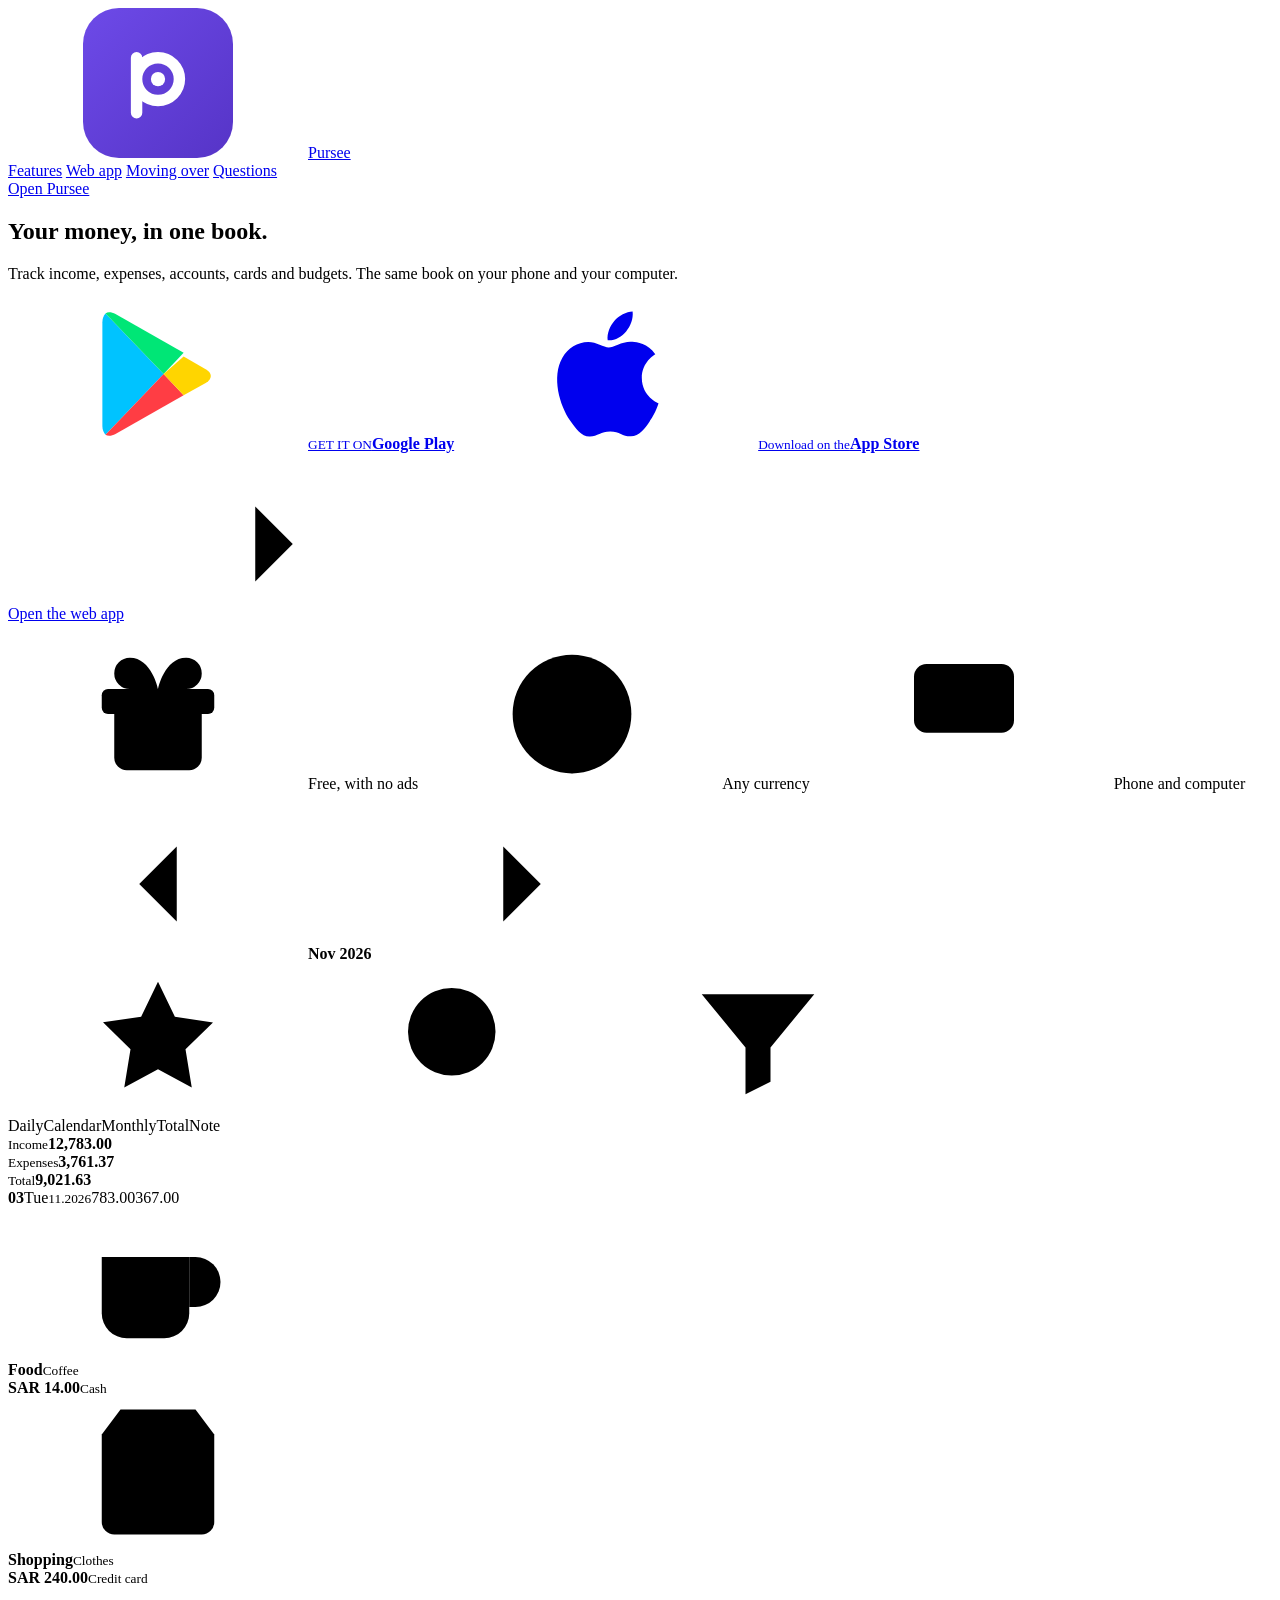
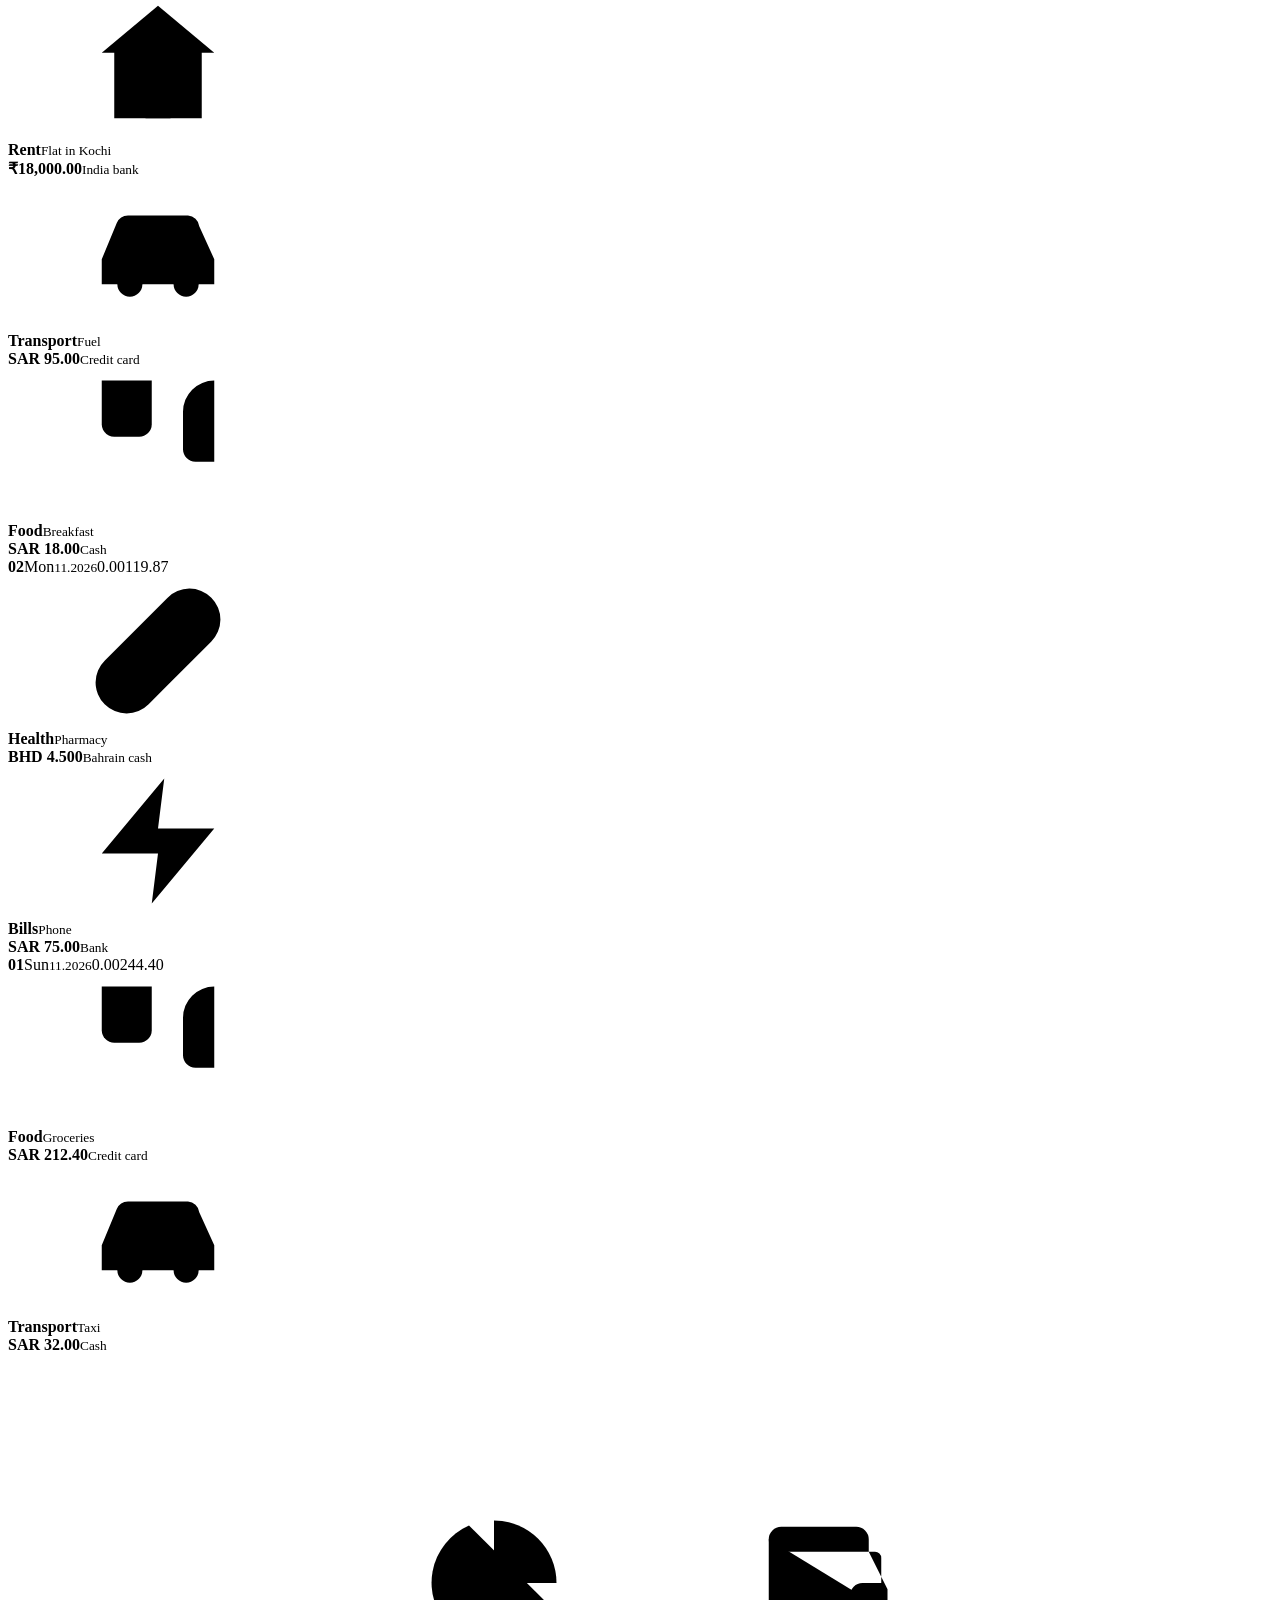
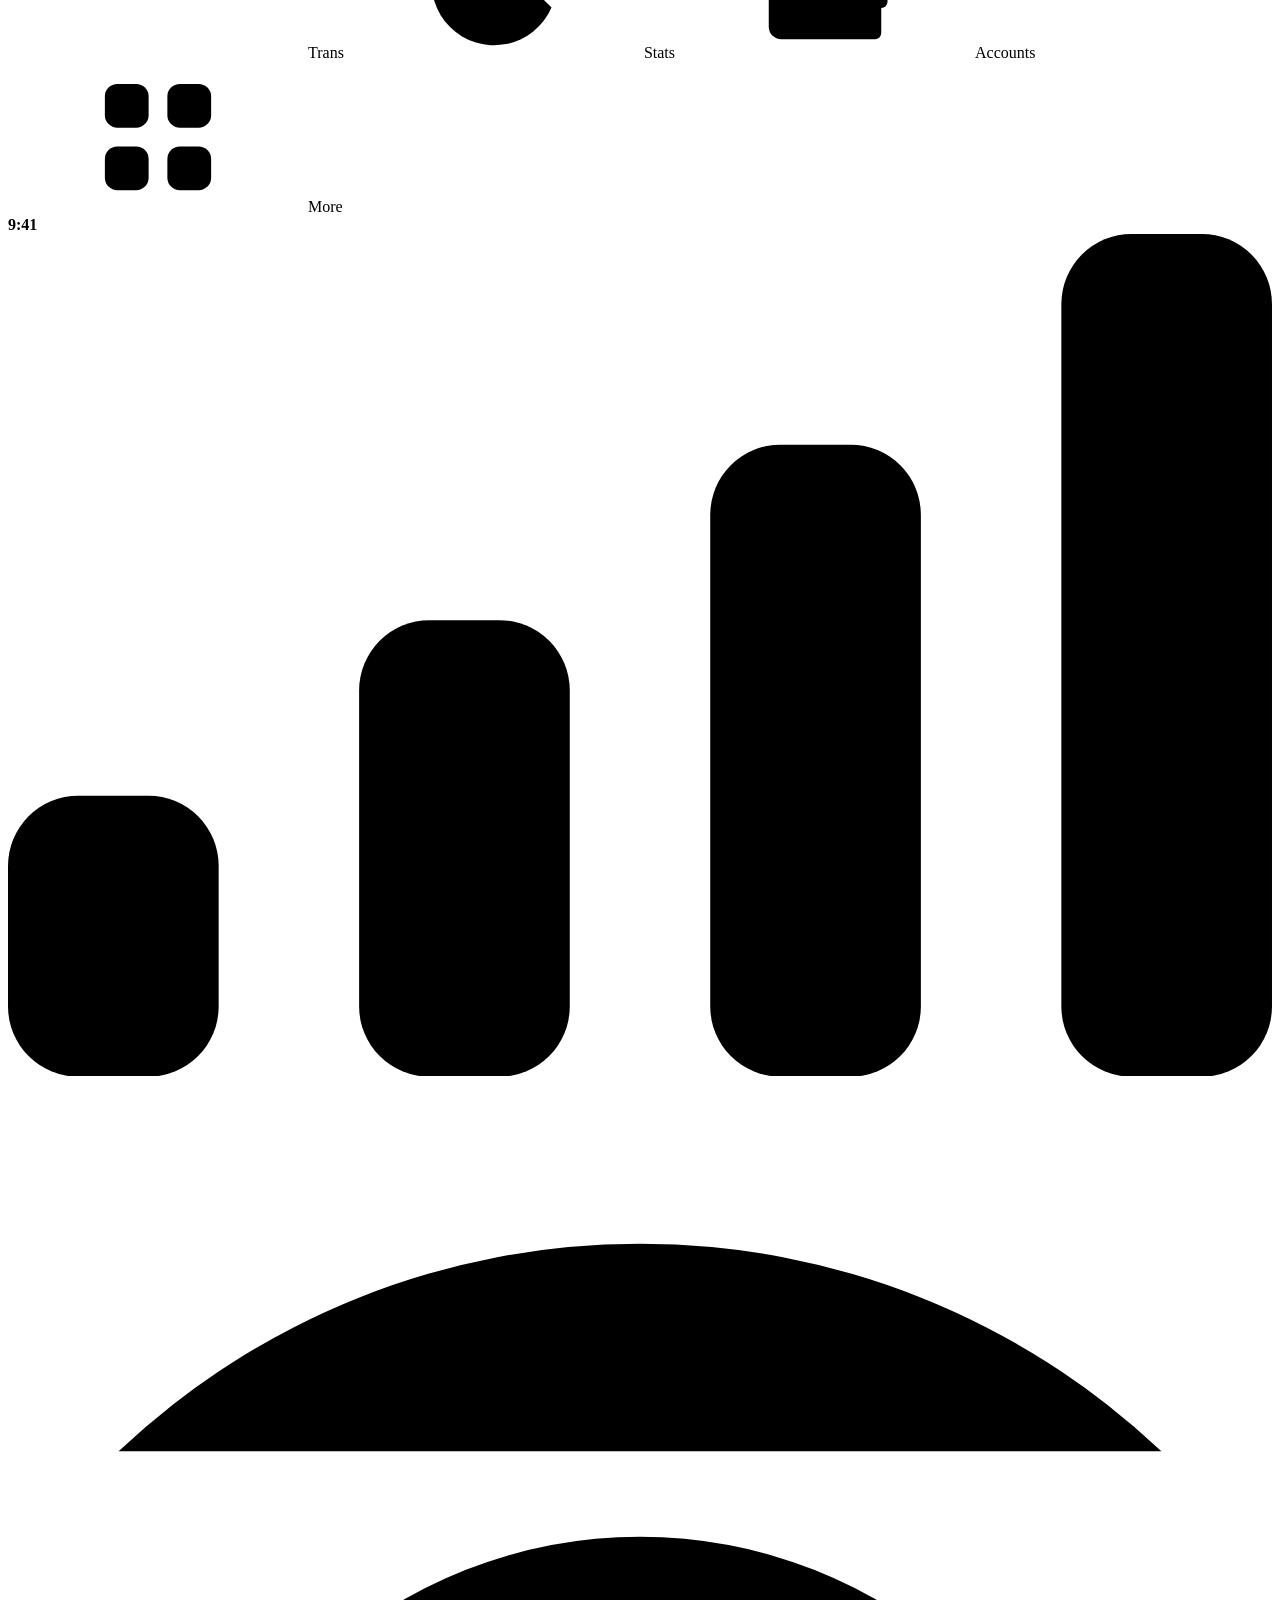
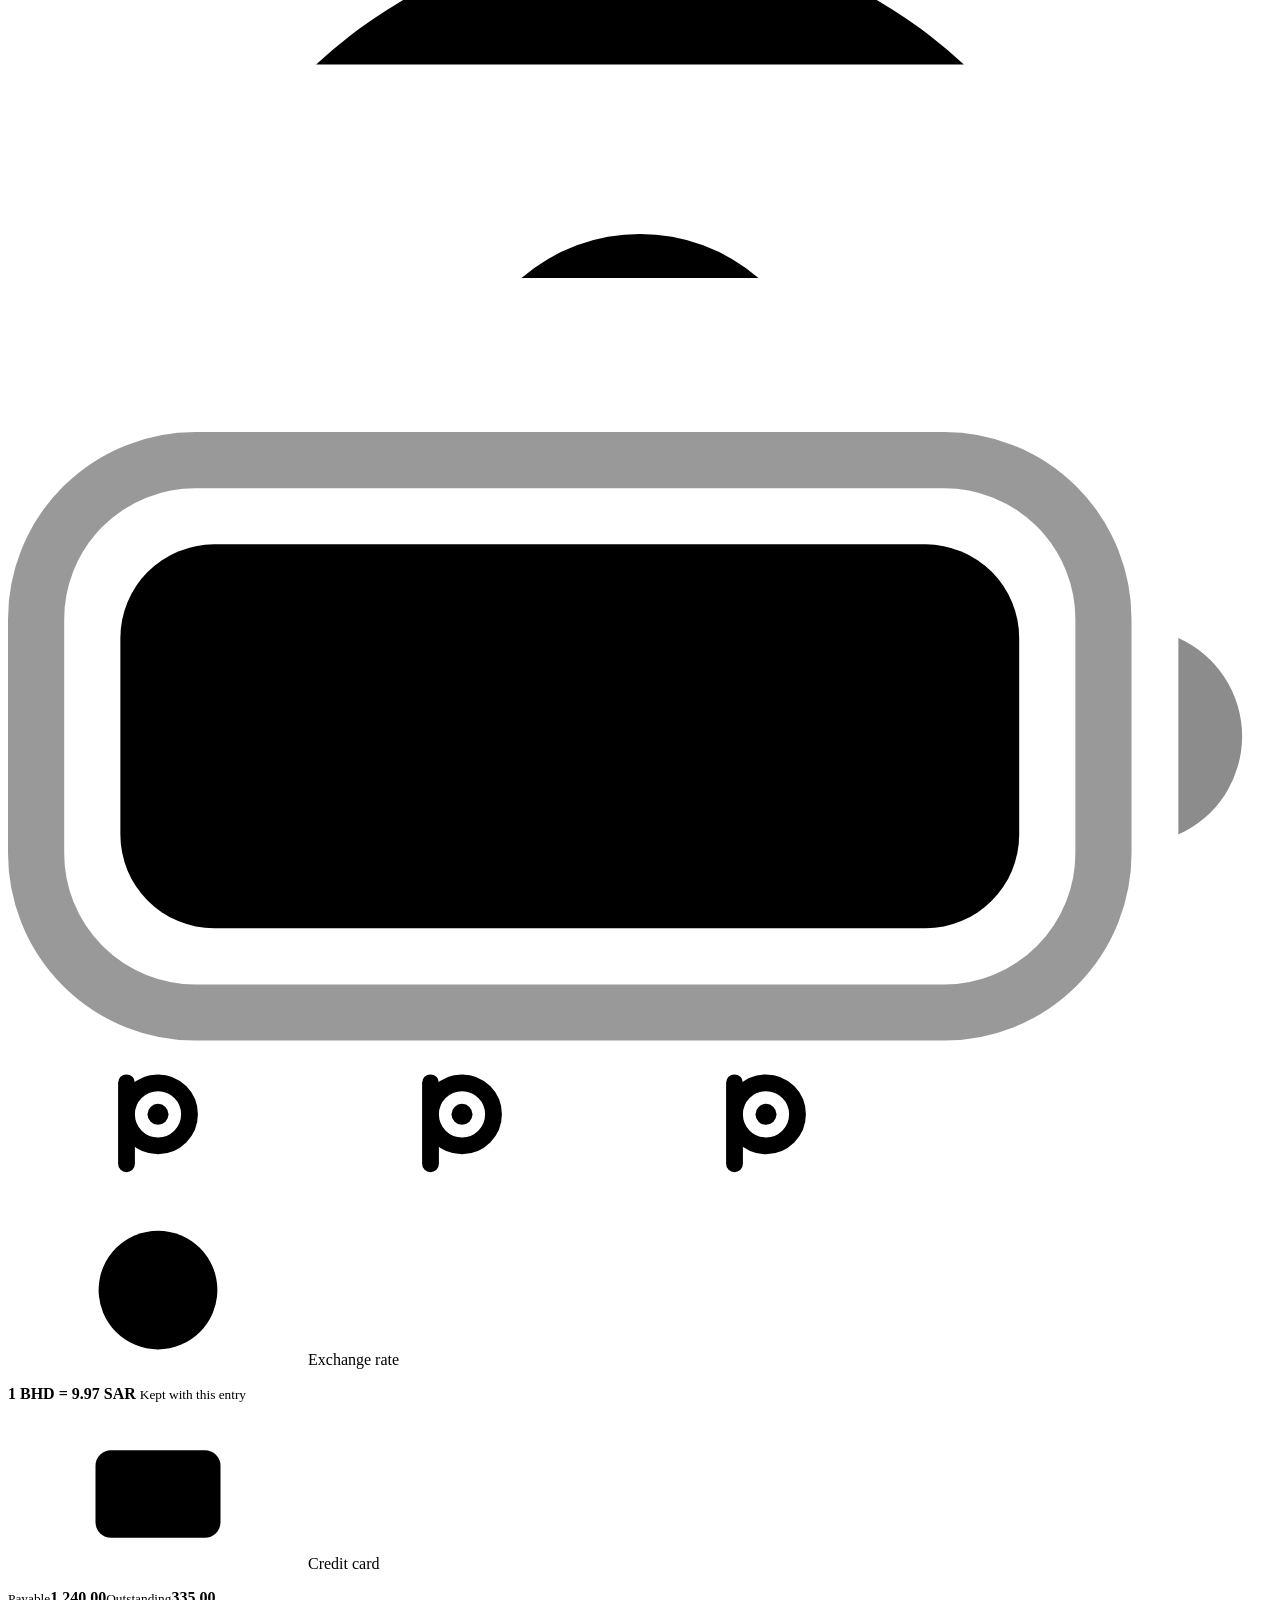
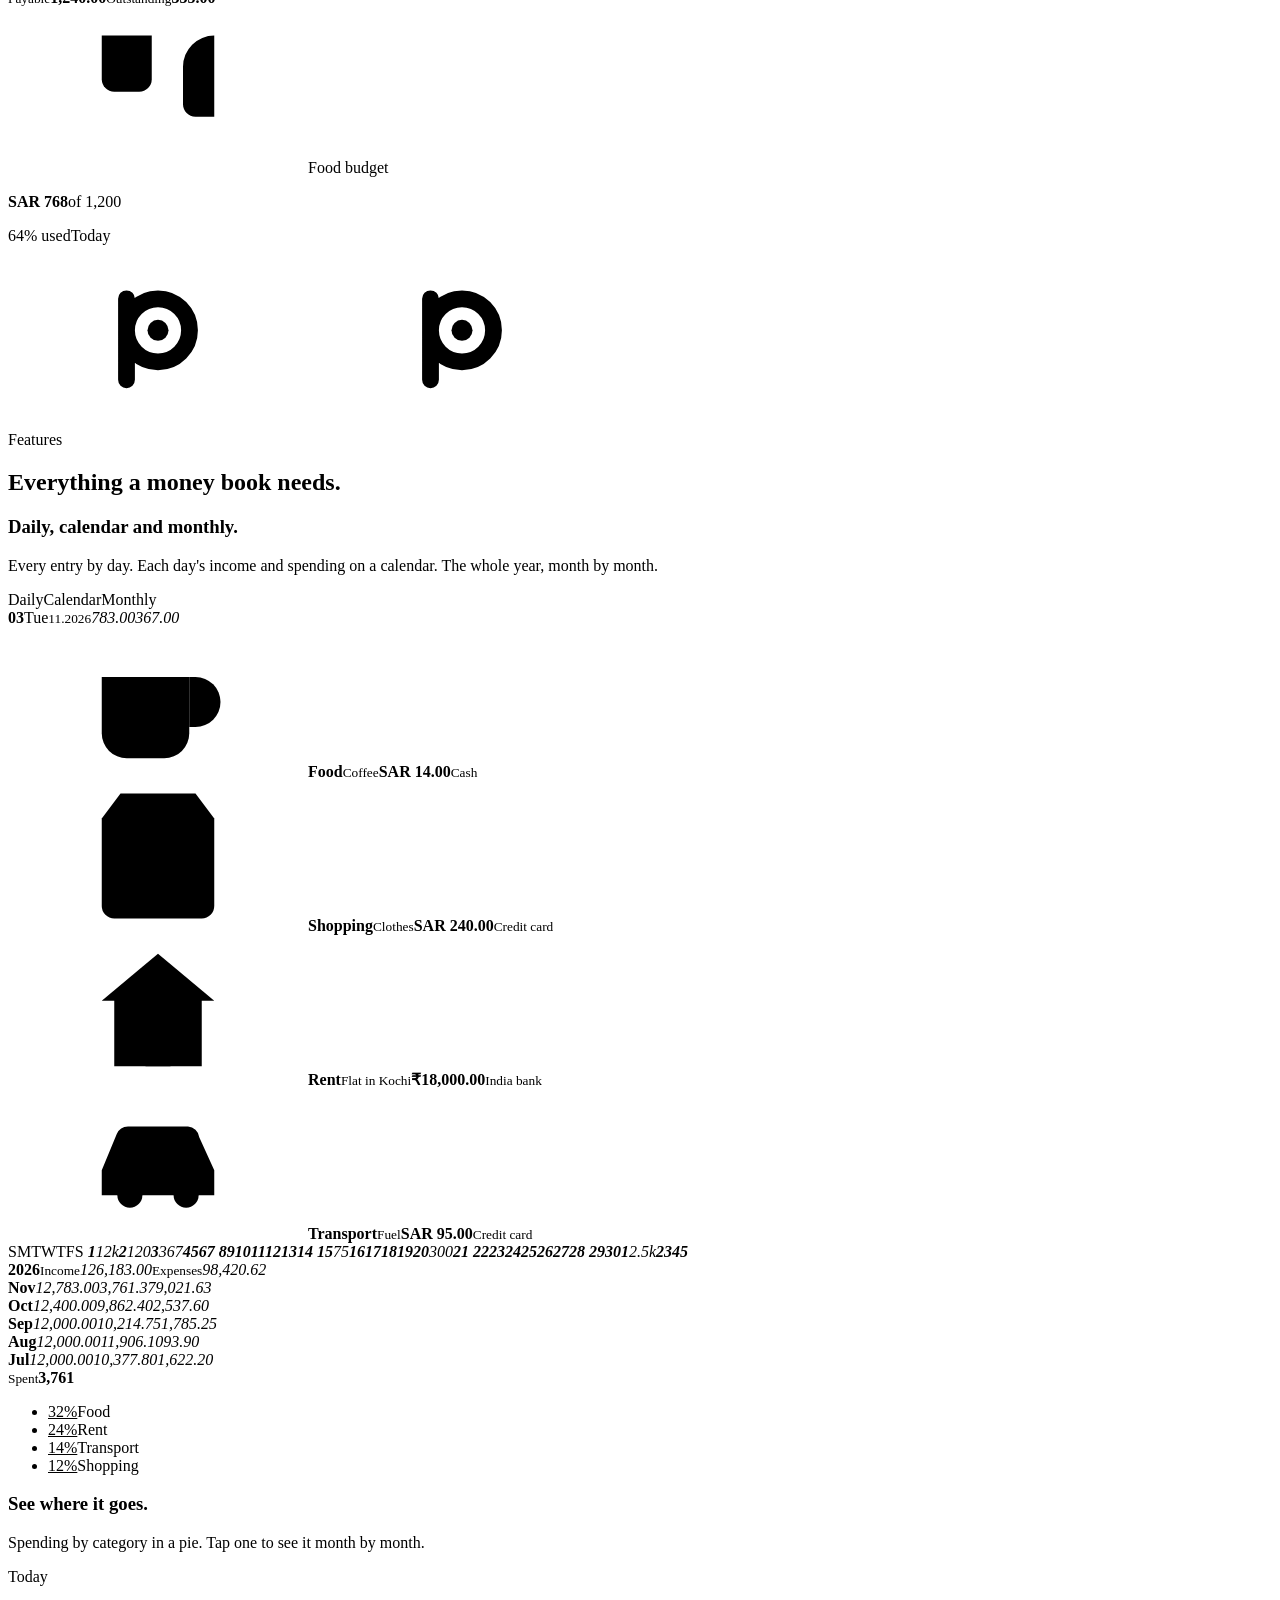
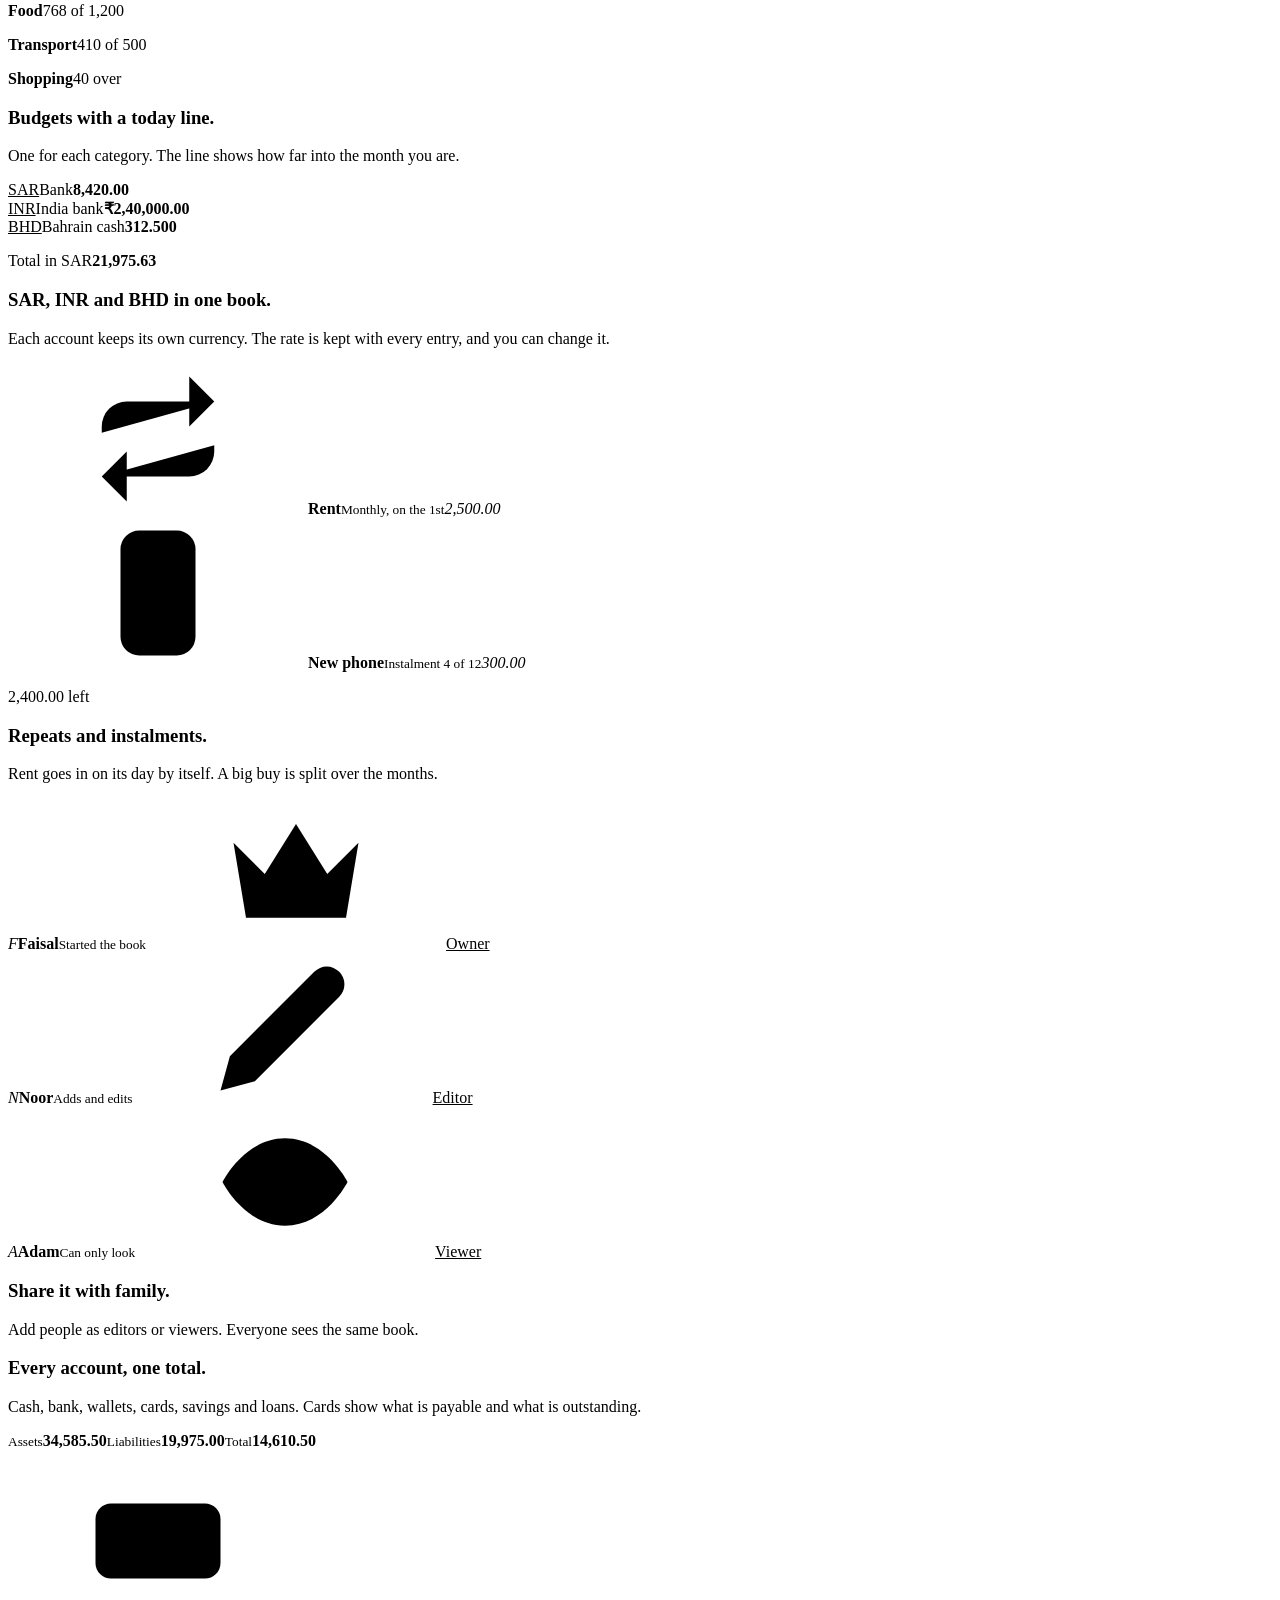
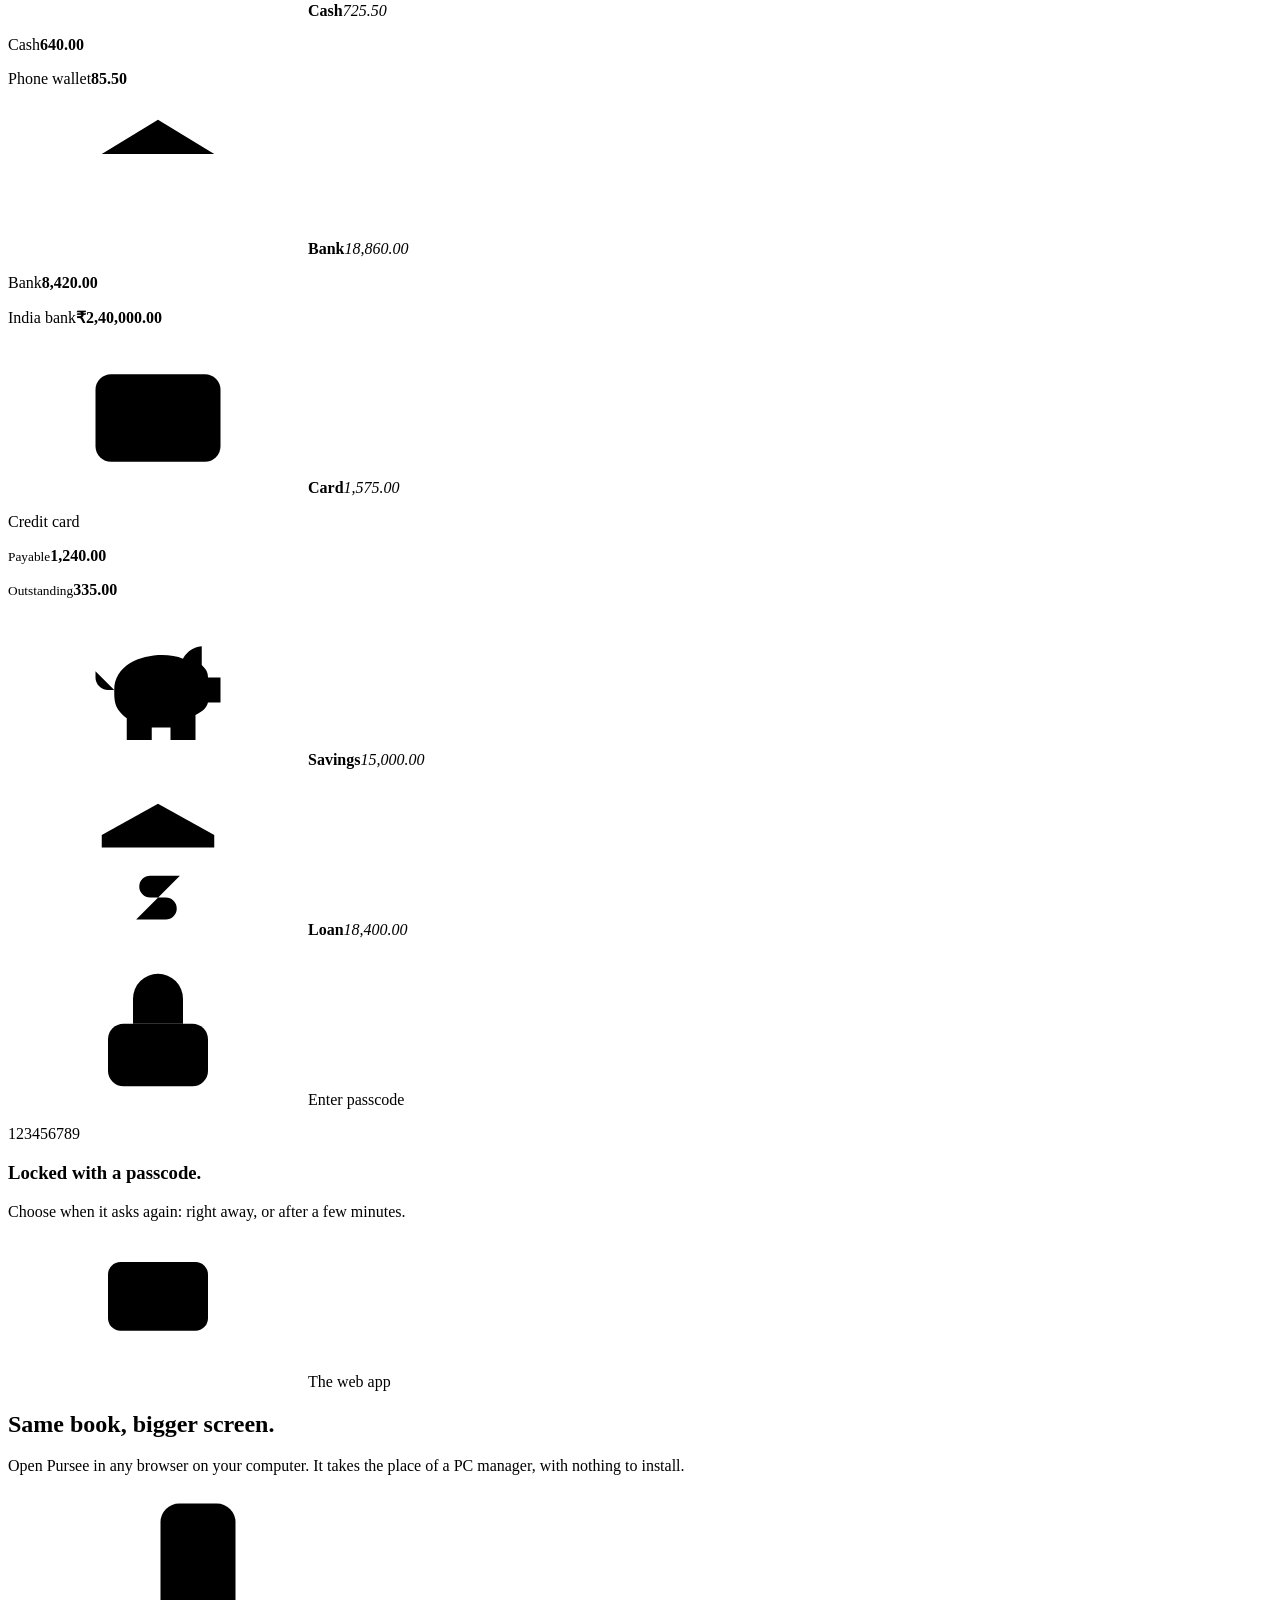
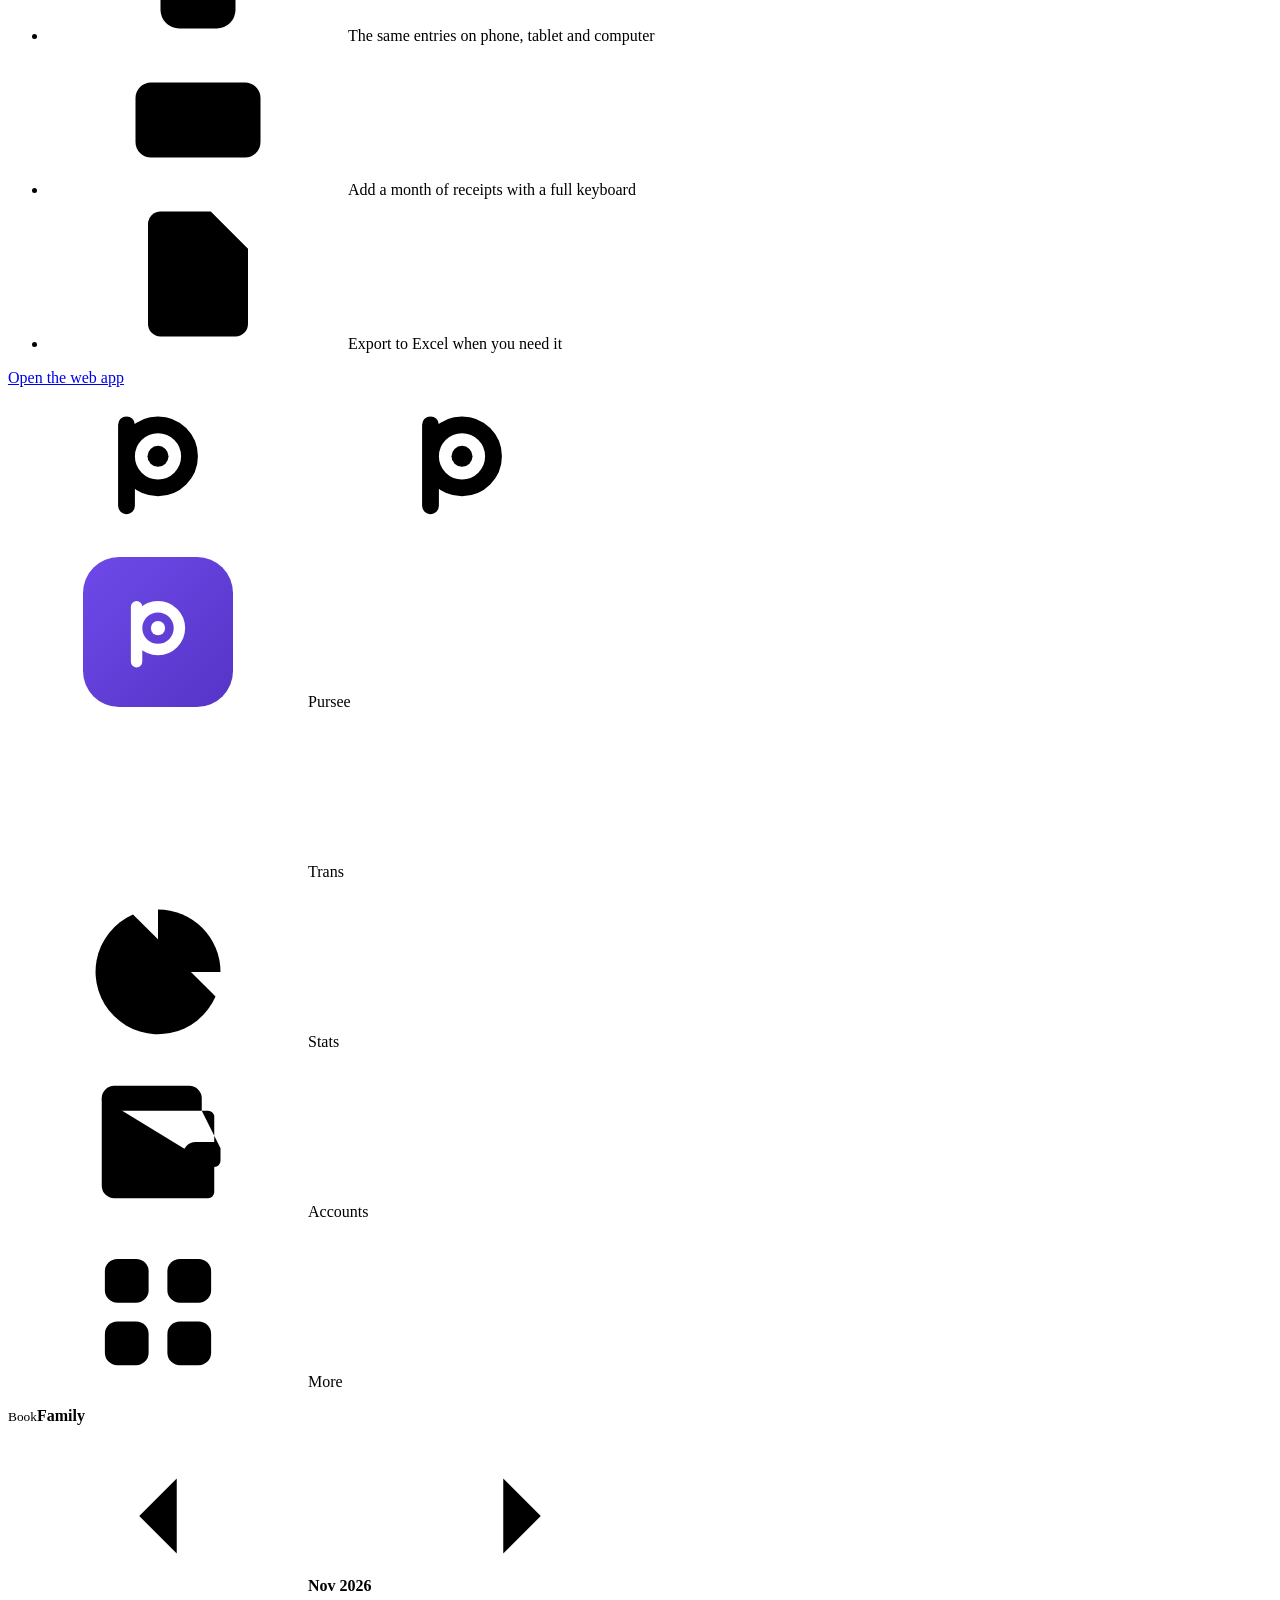
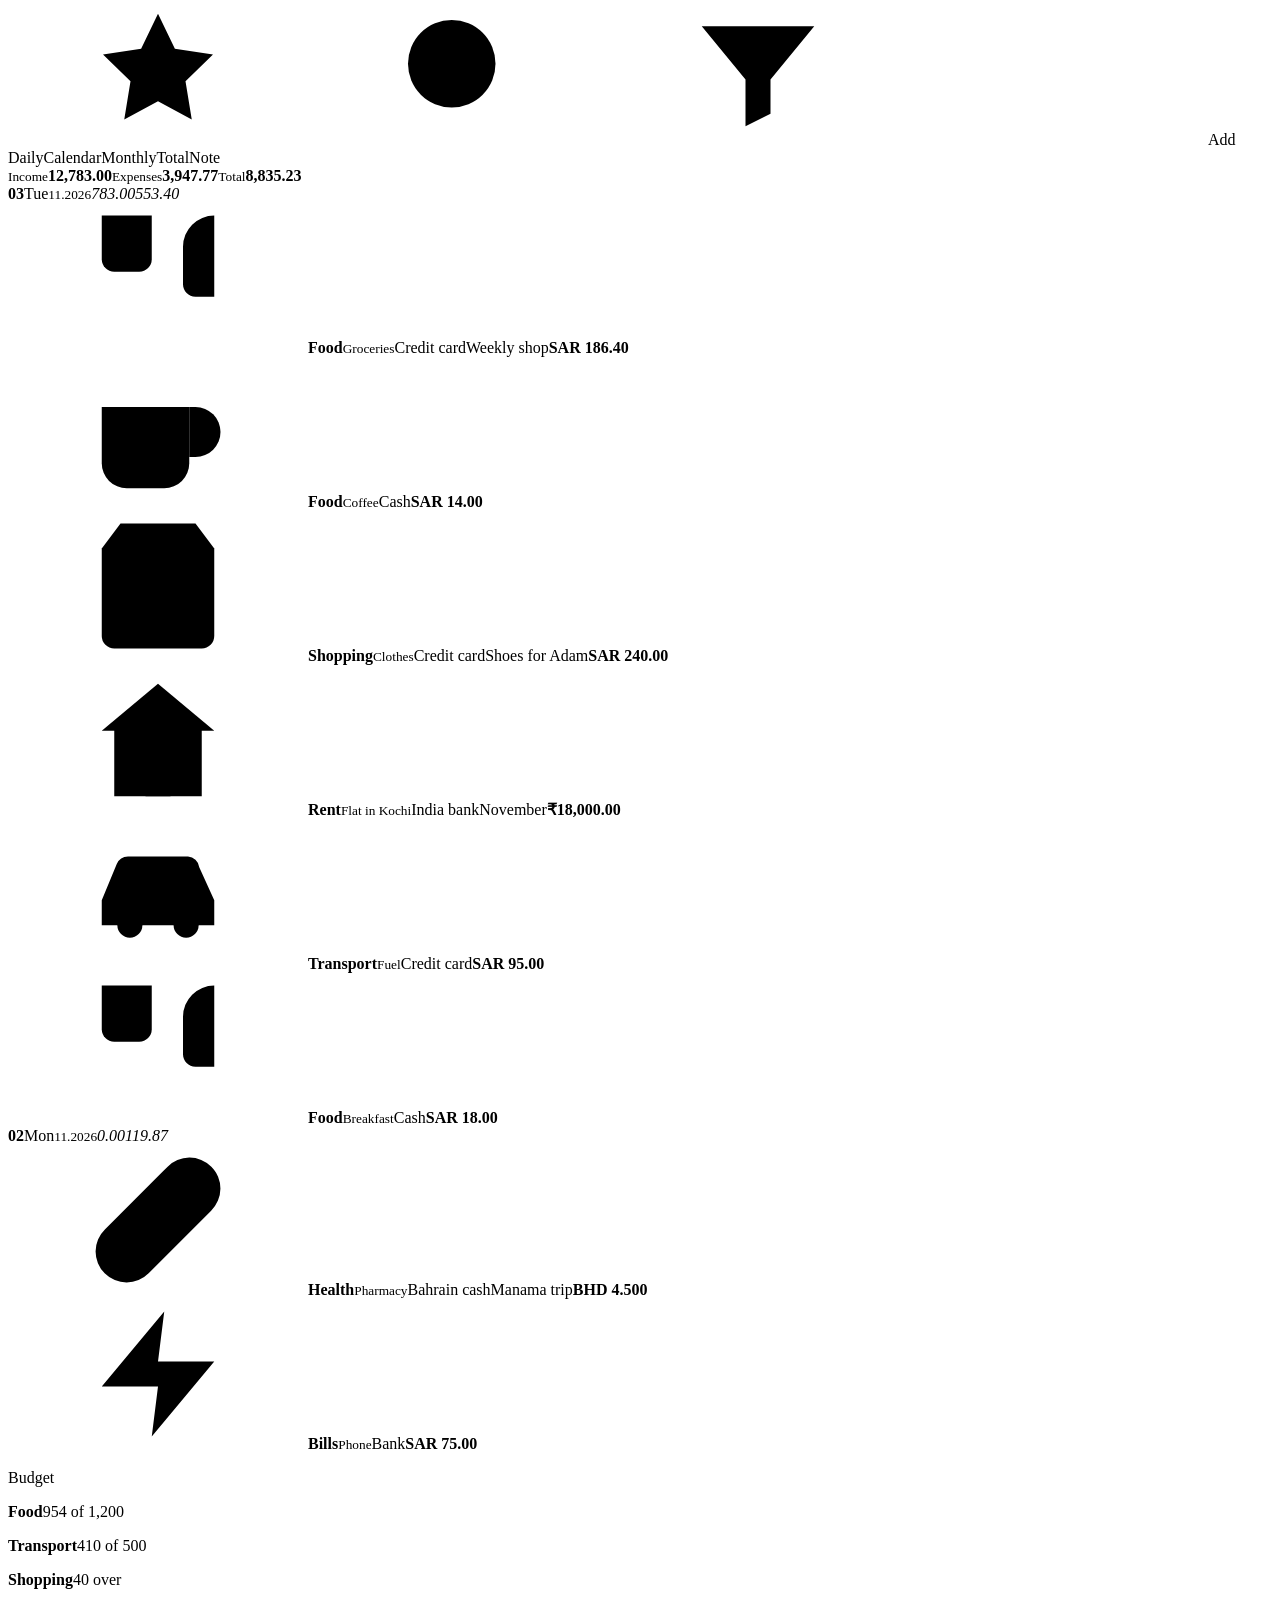
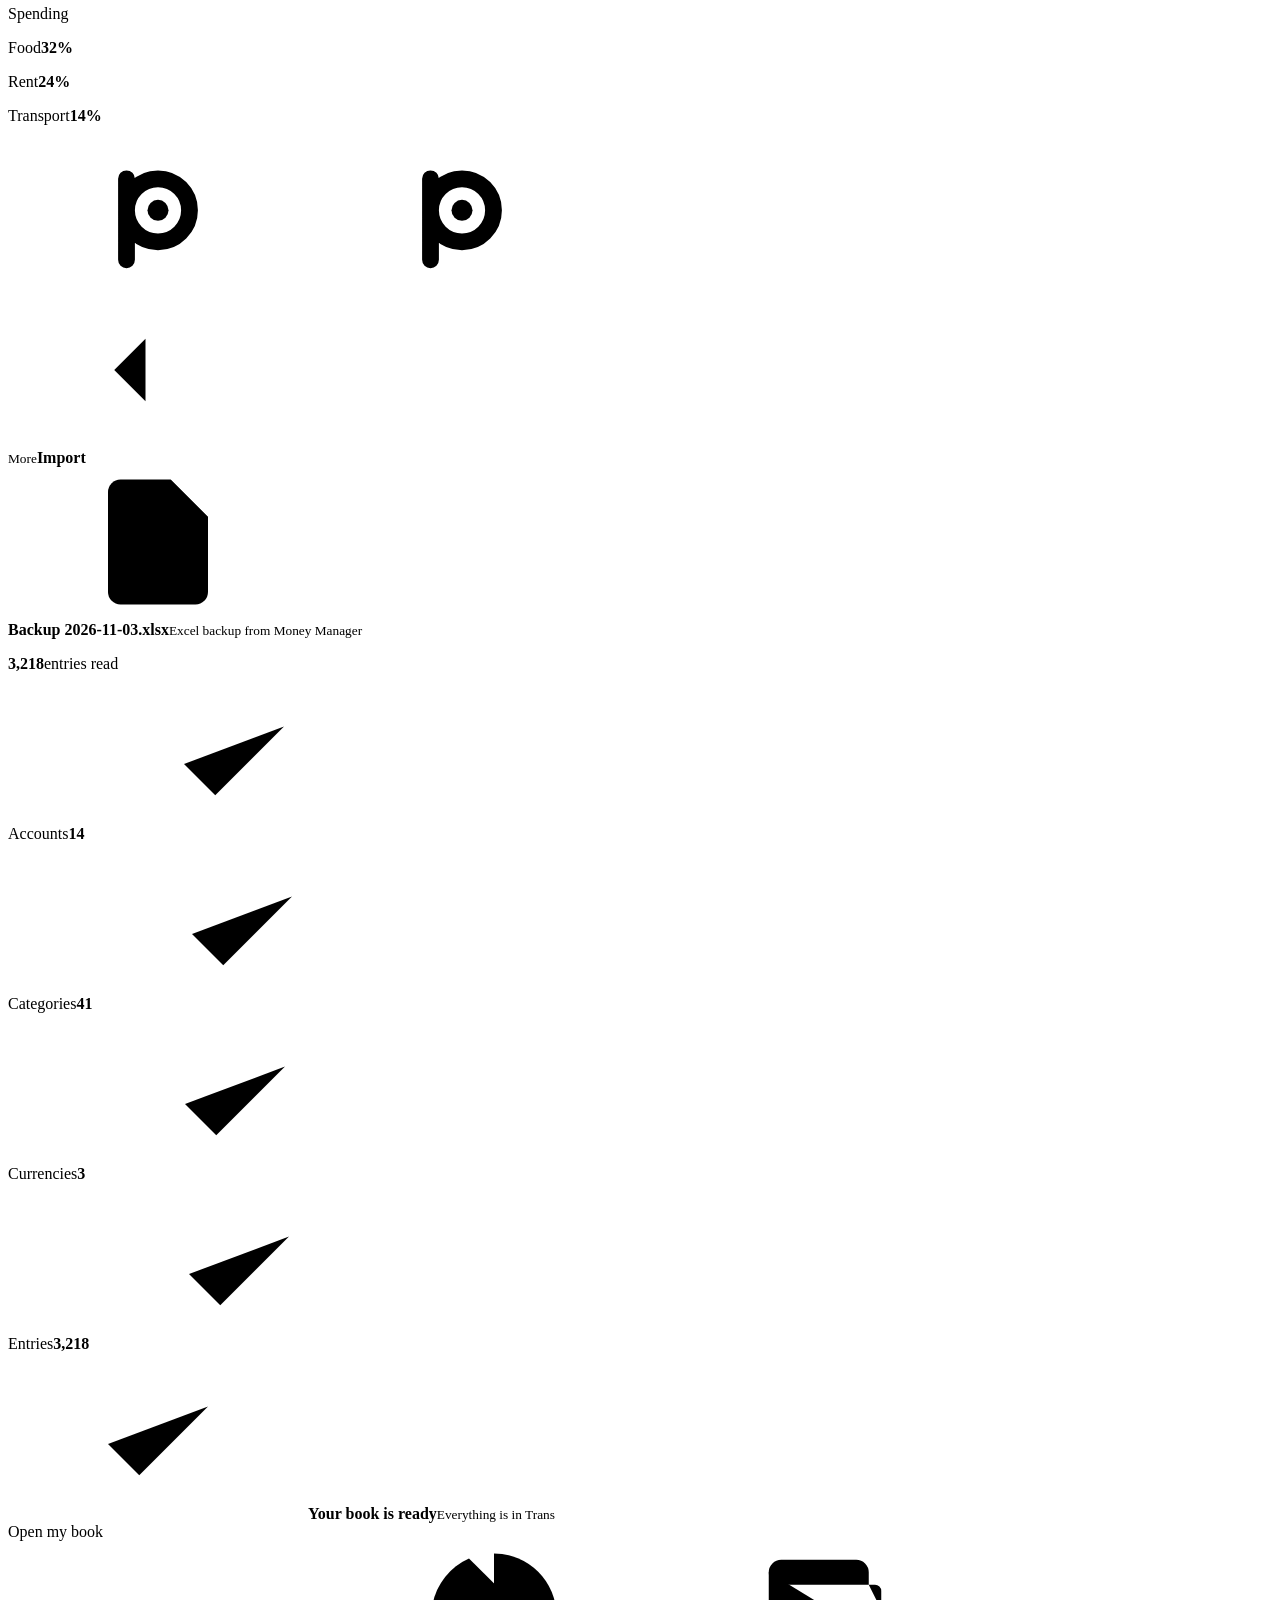
==== commit 3afab95f: "Rename Monee to Pursee: name, p logo and every icon, site, share picture, store texts, store id co.s" ====
--- a/web/home.html
+++ b/web/home.html
@@ -3,7 +3,7 @@
 <head>
 <meta charset="utf-8">
 <meta name="viewport" content="width=device-width,initial-scale=1,viewport-fit=cover">
-<title>Monee: your money, in one book</title>
+<title>Pursee: your money, in one book</title>
 <meta name="description" content="Track income, expenses, accounts, cards and budgets in any currency. The same book on your phone, tablet and computer. Free, with no ads.">
 <meta name="theme-color" content="#1E1240">
 <meta name="color-scheme" content="light">
@@ -11,14 +11,16 @@
 <link rel="apple-touch-icon" href="/assets/brand/touch-180.png">
 <link rel="canonical" href="https://monee.skifi.co/">
 <meta property="og:type" content="website">
-<meta property="og:site_name" content="Monee">
+<meta property="og:site_name" content="Pursee">
 <meta property="og:url" content="https://monee.skifi.co/">
-<meta property="og:title" content="Monee: your money, in one book">
+<meta property="og:title" content="Pursee: your money, in one book">
 <meta property="og:description" content="Income, expenses, accounts, cards and budgets in any currency. On your phone and your computer.">
-<meta property="og:image" content="https://monee.skifi.co/assets/brand/icon-128.png">
-<meta property="og:image:width" content="128">
-<meta property="og:image:height" content="128">
-<meta name="twitter:card" content="summary">
+<meta property="og:image" content="https://monee.skifi.co/assets/brand/og.png">
+<meta property="og:image:width" content="1200">
+<meta property="og:image:height" content="630">
+<meta property="og:image:alt" content="Pursee: your money, in one book">
+<meta name="twitter:card" content="summary_large_image">
+<meta name="twitter:image" content="https://monee.skifi.co/assets/brand/og.png">
 <link rel="preload" href="/assets/fonts/bricolage.woff2" as="font" type="font/woff2" crossorigin>
 <link rel="preload" href="/assets/fonts/manrope.woff2" as="font" type="font/woff2" crossorigin>
 <link rel="stylesheet" href="/assets/home.css">
@@ -27,8 +29,8 @@
 <body>
 <svg width="0" height="0" aria-hidden="true" style="position:absolute"><defs>
 <linearGradient id="logoG" x1="0" y1="0" x2="1" y2="1"><stop offset="0" stop-color="#6D4AE8"/><stop offset="1" stop-color="#5634C7"/></linearGradient>
-<symbol id="logo" viewBox="0 0 1000 1000"><rect width="1000" height="1000" rx="240" fill="url(#logoG)" stroke="none"/><g transform="translate(190 203.64) scale(.62)"><path d="M245 760V488c0-96 60-150 127-150 70 0 128 54 128 150v272M500 488c0-96 60-150 128-150 68 0 127 54 127 150v272" fill="none" stroke="#fff" stroke-width="112" stroke-linecap="round" stroke-linejoin="round"/><circle cx="755" cy="196" r="64" fill="#fff" stroke="none"/></g></symbol>
-<symbol id="i-m" viewBox="0 0 1000 1000"><g transform="translate(0 22)"><path d="M245 760V488c0-96 60-150 127-150 70 0 128 54 128 150v272M500 488c0-96 60-150 128-150 68 0 127 54 127 150v272" fill="none" stroke="currentColor" stroke-width="112" stroke-linecap="round" stroke-linejoin="round"/><circle cx="755" cy="196" r="64" fill="currentColor" stroke="none"/></g></symbol>
+<symbol id="logo" viewBox="0 0 1000 1000"><rect width="1000" height="1000" rx="240" fill="url(#logoG)" stroke="none"/><g transform="translate(160 174.96) scale(.68)"><path d="M290 770V230M290 440c0-116 94-210 210-210s210 94 210 210-94 210-210 210-210-94-210-210" fill="none" stroke="#fff" stroke-width="112" stroke-linecap="round" stroke-linejoin="round"/><circle cx="500" cy="440" r="70" fill="#fff" stroke="none"/></g></symbol>
+<symbol id="i-p" viewBox="0 0 1000 1000"><g transform="translate(0 22)"><path d="M290 770V230M290 440c0-116 94-210 210-210s210 94 210 210-94 210-210 210-210-94-210-210" fill="none" stroke="currentColor" stroke-width="112" stroke-linecap="round" stroke-linejoin="round"/><circle cx="500" cy="440" r="70" fill="currentColor" stroke="none"/></g></symbol>
 <symbol id="i-check" viewBox="0 0 24 24"><path d="M20 6 9 17l-5-5"/></symbol>
 <symbol id="i-prev" viewBox="0 0 24 24"><path d="m15 18-6-6 6-6"/></symbol>
 <symbol id="i-next" viewBox="0 0 24 24"><path d="m9 18 6-6-6-6"/></symbol>
@@ -66,19 +68,21 @@
 <symbol id="i-back" viewBox="0 0 24 24"><path d="M10 7 5 12l5 5M5 12h14"/></symbol>
 <symbol id="i-gift" viewBox="0 0 24 24"><rect x="3" y="8" width="18" height="4" rx="1"/><path d="M12 8v13M19 12v7a2 2 0 0 1-2 2H7a2 2 0 0 1-2-2v-7"/><path d="M7.5 8a2.5 2.5 0 0 1 0-5C11 3 12 8 12 8s1-5 4.5-5a2.5 2.5 0 0 1 0 5"/></symbol>
 <symbol id="i-apple" viewBox="0 0 24 24"><path fill="currentColor" d="M18.71 19.5c-.83 1.24-1.71 2.45-3.05 2.47-1.34.03-1.77-.79-3.29-.79-1.53 0-2 .77-3.27.82-1.31.05-2.3-1.32-3.14-2.53C4.25 17 2.94 12.45 4.7 9.39c.87-1.52 2.43-2.48 4.12-2.51 1.28-.02 2.5.87 3.29.87.78 0 2.26-1.07 3.81-.91.65.03 2.47.26 3.64 1.98-.09.06-2.17 1.28-2.15 3.81.03 3.02 2.65 4.03 2.68 4.04-.03.07-.42 1.44-1.38 2.83M13 3.5c.73-.83 1.94-1.46 2.94-1.5.13 1.17-.34 2.35-1.04 3.19-.69.85-1.83 1.51-2.95 1.42-.15-1.15.41-2.35 1.05-3.11z"/></symbol>
+<filter id="lgWarp" x="0" y="0" width="100%" height="100%" color-interpolation-filters="sRGB"><feTurbulence type="fractalNoise" baseFrequency="0.011 0.016" numOctaves="2" seed="4" result="n"/><feDisplacementMap in="SourceGraphic" in2="n" scale="14" xChannelSelector="R" yChannelSelector="G"/></filter>
 <symbol id="i-gplay" viewBox="0 0 24 24"><path fill="#00C3FF" d="M3.6 2.3c-.3.3-.5.8-.5 1.4v16.6c0 .6.2 1.1.5 1.4l9.3-9.7Z"/><path fill="#00E676" d="M16.1 8.6 5.2 2.4c-.6-.3-1.2-.4-1.6-.1l9.3 9.7Z"/><path fill="#FF3D44" d="M3.6 21.7c.4.3 1 .2 1.6-.1l10.9-6.2-3.2-3.4Z"/><path fill="#FFD500" d="m16.1 15.4 3.6-2c1-.6 1-1.5 0-2.1l-3.6-2.1-3.2 2.8Z"/></symbol>
 </defs></svg>
+<div class="amb amb--top" aria-hidden="true"><i class="b-lilac"></i><i class="b-violet"></i><i class="b-coral"></i></div>
 
 <header class="nav" id="nav">
-  <div class="nav__in">
-    <a class="brand" href="/" aria-label="Monee home"><svg class="brand__logo" aria-hidden="true"><use href="#logo"/></svg><span>Monee</span></a>
+  <div class="nav__in lg lg--warp" data-adapt>
+    <a class="brand" href="/" aria-label="Pursee home"><svg class="brand__logo" aria-hidden="true"><use href="#logo"/></svg><span>Pursee</span></a>
     <nav class="nav__links" aria-label="Sections">
-      <a href="#features">Features</a>
-      <a href="#web">Web app</a>
-      <a href="#move">Moving over</a>
-      <a href="#faq">Questions</a>
+      <a class="lg-press" href="#features">Features</a>
+      <a class="lg-press" href="#web">Web app</a>
+      <a class="lg-press" href="#move">Moving over</a>
+      <a class="lg-press" href="#faq">Questions</a>
     </nav>
-    <a class="btn btn--ink btn--sm" href="/app/">Open Monee</a>
+    <a class="btn btn--ink btn--sm lg lg--flat lg-press" href="/app/">Open Pursee</a>
   </div>
 </header>
 
@@ -86,14 +90,15 @@
 <!-- ============================================================ hero -->
 <section class="hero" aria-labelledby="hero-h">
   <div class="hero__glow" aria-hidden="true"></div>
+  <div class="amb amb--hero" aria-hidden="true"><i class="b-deep"></i><i class="b-lilac"></i><i class="b-coral"></i><i class="b-amber"></i><i class="b-violet"></i></div>
   <div class="wrap hero__grid">
     <div class="hero__copy">
       <h1 id="hero-h" class="rise">Your money, in one book.</h1>
       <p class="lead rise">Track income, expenses, accounts, cards and budgets. The same book on your phone and your computer.</p>
       <div class="hero__get rise">
       <div class="stores">
-        <a class="store" data-store="play" href="https://play.google.com/store/apps/details?id=co.skifi.monee" target="_blank" rel="noopener" aria-label="Get it on Google Play"><svg aria-hidden="true"><use href="#i-gplay"/></svg><span class="store__txt"><small>GET IT ON</small><b>Google Play</b></span></a>
-        <a class="store" data-store="ios" href="#get" aria-label="Download on the App Store"><svg aria-hidden="true"><use href="#i-apple"/></svg><span class="store__txt"><small>Download on the</small><b>App Store</b></span></a>
+        <a class="store lg lg-press" data-store="play" href="https://play.google.com/store/apps/details?id=co.skifi.pursee" target="_blank" rel="noopener" aria-label="Get it on Google Play"><svg aria-hidden="true"><use href="#i-gplay"/></svg><span class="store__txt"><small>GET IT ON</small><b>Google Play</b></span></a>
+        <a class="store lg lg-press" data-store="ios" href="#get" aria-label="Download on the App Store"><svg aria-hidden="true"><use href="#i-apple"/></svg><span class="store__txt"><small>Download on the</small><b>App Store</b></span></a>
       </div>
       </div>
       <p class="hero__links rise">
@@ -112,10 +117,10 @@
           <div class="scr">
             <div class="scr__top"></div>
             <div class="scr__bar">
-              <div class="scr__month"><i class="scr__cb"><svg><use href="#i-prev"/></svg></i><b data-mshort>Nov 2026</b><i class="scr__cb"><svg><use href="#i-next"/></svg></i></div>
-              <div class="scr__icons"><svg><use href="#i-star"/></svg><svg><use href="#i-search"/></svg><svg><use href="#i-filter"/></svg></div>
-            </div>
-            <div class="scr__tabs"><span class="on">Daily</span><span>Calendar</span><span>Monthly</span><span>Total</span><span>Note</span></div>
+              <div class="scr__month"><i class="scr__cb lg lg--flat"><svg><use href="#i-prev"/></svg></i><b data-mshort>Nov 2026</b><i class="scr__cb lg lg--flat"><svg><use href="#i-next"/></svg></i></div>
+              <div class="scr__icons lg lg--flat"><svg><use href="#i-star"/></svg><svg><use href="#i-search"/></svg><svg><use href="#i-filter"/></svg></div>
+            </div>
+            <div class="scr__tabs lg lg--flat"><span class="on">Daily</span><span>Calendar</span><span>Monthly</span><span>Total</span><span>Note</span></div>
             <div class="scr__sum">
               <div><small>Income</small><b class="m-in" id="hIn">12,783.00</b></div>
               <div><small>Expenses</small><b class="m-out" id="hOut">3,761.37</b></div>
@@ -143,27 +148,27 @@
                 </div>
               </div>
             </div>
-            <i class="scr__fab"><svg><use href="#i-plus"/></svg></i>
-            <div class="scr__nav"><span class="on"><svg><use href="#i-list"/></svg>Trans</span><span><svg><use href="#i-pie"/></svg>Stats</span><span><svg><use href="#i-wallet"/></svg>Accounts</span><span><svg><use href="#i-grid"/></svg>More</span></div>
+            <i class="scr__fab lg lg--flat"><svg><use href="#i-plus"/></svg></i>
+            <div class="scr__nav lg"><span class="on"><svg><use href="#i-list"/></svg>Trans</span><span><svg><use href="#i-pie"/></svg>Stats</span><span><svg><use href="#i-wallet"/></svg>Accounts</span><span><svg><use href="#i-grid"/></svg>More</span></div>
           </div>
           <div class="sb"><b>9:41</b><span class="sb__sys"><svg viewBox="0 0 18 12"><rect x="0" y="8" width="3" height="4" rx="1"/><rect x="5" y="5.5" width="3" height="6.5" rx="1"/><rect x="10" y="3" width="3" height="9" rx="1"/><rect x="15" y="0" width="3" height="12" rx="1"/></svg><svg class="wifi" viewBox="0 0 16 12"><path d="M1.4 4.7a9.6 9.6 0 0 1 13.2 0M3.9 7.4a6 6 0 0 1 8.2 0M6.5 10.1a2.3 2.3 0 0 1 3 0" stroke-width="1.9" stroke-linecap="round"/></svg><svg class="bat" viewBox="0 0 27 13"><rect x=".6" y=".6" width="22.8" height="11.8" rx="3.4" fill="none" stroke="currentColor" stroke-opacity=".4" stroke-width="1.2"/><rect x="2.4" y="2.4" width="19.2" height="8.2" rx="2"/><path d="M25 4.4v4.2a2.3 2.3 0 0 0 0-4.2z" opacity=".45"/></svg></span></div><i class="island"></i><i class="hi"></i>
         </div>
       </div>
 
-      <span class="coin coin--h1" data-depth="2.4"><svg><use href="#i-m"/></svg></span>
-      <span class="coin coin--light coin--h2" data-depth="1.6"><svg><use href="#i-m"/></svg></span>
-      <span class="coin coin--h3" data-depth="3"><svg><use href="#i-m"/></svg></span>
-
-      <div class="float float--rate">
+      <span class="coin coin--h1" data-depth="2.4"><svg><use href="#i-p"/></svg></span>
+      <span class="coin coin--light coin--h2" data-depth="1.6"><svg><use href="#i-p"/></svg></span>
+      <span class="coin coin--h3" data-depth="3"><svg><use href="#i-p"/></svg></span>
+
+      <div class="float float--rate lg lg--warp">
         <p class="float__head"><svg class="ic"><use href="#i-globe"/></svg>Exchange rate</p>
         <b>1 BHD = 9.97 SAR</b>
         <small>Kept with this entry</small>
       </div>
-      <div class="float float--card">
+      <div class="float float--card lg lg--warp">
         <p class="float__head"><svg class="ic"><use href="#i-card"/></svg>Credit card</p>
         <p class="float__cols"><span><small>Payable</small><b>1,240.00</b></span><span><small>Outstanding</small><b id="hCard">335.00</b></span></p>
       </div>
-      <div class="float float--budget" id="hBudget">
+      <div class="float float--budget lg lg--warp" id="hBudget">
         <p class="float__head"><svg class="ic"><use href="#i-food"/></svg>Food budget</p>
         <p class="float__nums"><b>SAR 768</b><span>of 1,200</span></p>
         <div class="fbar"><i style="width:64%"></i><u style="left:58%"></u></div>
@@ -177,20 +182,21 @@
 <section class="sec" id="features" aria-labelledby="f-h">
   <div class="wrap">
     <div class="sec__head sec__head--deco reveal">
-      <span class="coin coin--f1" aria-hidden="true"><svg><use href="#i-m"/></svg></span>
-      <span class="coin coin--light coin--f2" aria-hidden="true"><svg><use href="#i-m"/></svg></span>
+      <span class="coin coin--f1" aria-hidden="true"><svg><use href="#i-p"/></svg></span>
+      <span class="coin coin--light coin--f2" aria-hidden="true"><svg><use href="#i-p"/></svg></span>
       <p class="kicker">Features</p>
       <h2 id="f-h">Everything a money book needs.</h2>
     </div>
 
     <div class="bento">
       <article class="card card--big reveal">
+        <div class="amb amb--card" aria-hidden="true"><i class="b-violet"></i><i class="b-pink"></i></div>
         <div class="card__copy">
           <h3>Daily, calendar and monthly.</h3>
           <p>Every entry by day. Each day's income and spending on a calendar. The whole year, month by month.</p>
         </div>
         <div class="viz viz--views" aria-hidden="true">
-          <div class="vtabs" id="vTabs"><span class="on">Daily</span><span>Calendar</span><span>Monthly</span></div>
+          <div class="vtabs lg lg--flat lg--dark" id="vTabs"><span class="on">Daily</span><span>Calendar</span><span>Monthly</span></div>
           <div class="vpanes">
             <div class="vpane on">
               <div class="vday">
@@ -330,26 +336,27 @@
 
 <!-- ============================================================ the web app -->
 <section class="big" id="web" aria-labelledby="w-h">
+  <div class="amb amb--big" aria-hidden="true"><i class="b-violet"></i><i class="b-coral"></i><i class="b-lilac"></i><i class="b-amber"></i></div>
   <div class="wrap big__grid">
     <div class="big__copy reveal">
-      <p class="pill pill--glass"><svg class="ic" aria-hidden="true"><use href="#i-laptop"/></svg>The web app</p>
+      <p class="pill pill--glass lg lg--dark"><svg class="ic" aria-hidden="true"><use href="#i-laptop"/></svg>The web app</p>
       <h2 id="w-h">Same book, bigger screen.</h2>
-      <p class="lead">Open Monee in any browser on your computer. It takes the place of a PC manager, with nothing to install.</p>
+      <p class="lead">Open Pursee in any browser on your computer. It takes the place of a PC manager, with nothing to install.</p>
       <ul class="ticks">
-        <li><i><svg class="ic" aria-hidden="true"><use href="#i-phone"/></svg></i>The same entries on phone, tablet and computer</li>
-        <li><i><svg class="ic" aria-hidden="true"><use href="#i-keys"/></svg></i>Add a month of receipts with a full keyboard</li>
-        <li><i><svg class="ic" aria-hidden="true"><use href="#i-sheet"/></svg></i>Export to Excel when you need it</li>
+        <li><i class="lg lg--flat lg--dark"><svg class="ic" aria-hidden="true"><use href="#i-phone"/></svg></i>The same entries on phone, tablet and computer</li>
+        <li><i class="lg lg--flat lg--dark"><svg class="ic" aria-hidden="true"><use href="#i-keys"/></svg></i>Add a month of receipts with a full keyboard</li>
+        <li><i class="lg lg--flat lg--dark"><svg class="ic" aria-hidden="true"><use href="#i-sheet"/></svg></i>Export to Excel when you need it</li>
       </ul>
-      <div class="big__ctl"><a class="btn btn--glow" href="/app/">Open the web app</a></div>
+      <div class="big__ctl"><a class="btn btn--glow lg lg-press" href="/app/">Open the web app</a></div>
     </div>
     <div class="lap reveal" aria-hidden="true">
-      <span class="coin coin--w1"><svg><use href="#i-m"/></svg></span>
-      <span class="coin coin--light coin--w2"><svg><use href="#i-m"/></svg></span>
+      <span class="coin coin--w1"><svg><use href="#i-p"/></svg></span>
+      <span class="coin coin--light coin--w2"><svg><use href="#i-p"/></svg></span>
       <div class="lap__lid">
         <div class="lap__scr">
           <div class="wapp">
             <div class="wapp__side">
-              <p class="wapp__brand"><svg><use href="#logo"/></svg>Monee</p>
+              <p class="wapp__brand"><svg><use href="#logo"/></svg>Pursee</p>
               <p class="wapp__nav on"><svg><use href="#i-list"/></svg>Trans</p>
               <p class="wapp__nav"><svg><use href="#i-pie"/></svg>Stats</p>
               <p class="wapp__nav"><svg><use href="#i-wallet"/></svg>Accounts</p>
@@ -358,10 +365,10 @@
             </div>
             <div class="wapp__main">
               <div class="wapp__top">
-                <div class="wapp__month"><i><svg><use href="#i-prev"/></svg></i><b data-mshort>Nov 2026</b><i><svg><use href="#i-next"/></svg></i></div>
-                <div class="wapp__tools"><svg><use href="#i-star"/></svg><svg><use href="#i-search"/></svg><svg><use href="#i-filter"/></svg><span class="wapp__add"><svg><use href="#i-plus"/></svg>Add</span></div>
-              </div>
-              <div class="wapp__tabs"><span class="on">Daily</span><span>Calendar</span><span>Monthly</span><span>Total</span><span>Note</span></div>
+                <div class="wapp__month"><i class="lg lg--flat"><svg><use href="#i-prev"/></svg></i><b data-mshort>Nov 2026</b><i class="lg lg--flat"><svg><use href="#i-next"/></svg></i></div>
+                <div class="wapp__tools"><svg><use href="#i-star"/></svg><svg><use href="#i-search"/></svg><svg><use href="#i-filter"/></svg><span class="wapp__add lg lg--flat"><svg><use href="#i-plus"/></svg>Add</span></div>
+              </div>
+              <div class="wapp__tabs lg lg--flat"><span class="on">Daily</span><span>Calendar</span><span>Monthly</span><span>Total</span><span>Note</span></div>
               <div class="wapp__body">
                 <div class="wapp__left">
                   <div class="wapp__sum"><span><small>Income</small><b class="m-in">12,783.00</b></span><span><small>Expenses</small><b class="m-out" id="wOut">3,947.77</b></span><span><small>Total</small><b id="wTot">8,835.23</b></span></div>
@@ -407,15 +414,16 @@
 
 <!-- ============================================================ moving over -->
 <section class="sec sec--lilac" id="move" aria-labelledby="m-h">
+  <div class="amb amb--move" aria-hidden="true"><i class="b-violet"></i><i class="b-coral"></i><i class="b-pink"></i><i class="b-amber"></i></div>
   <div class="wrap split">
     <div class="split__visual reveal" aria-hidden="true">
-      <span class="coin coin--light coin--m1"><svg><use href="#i-m"/></svg></span>
-      <span class="coin coin--m2"><svg><use href="#i-m"/></svg></span>
+      <span class="coin coin--light coin--m1"><svg><use href="#i-p"/></svg></span>
+      <span class="coin coin--m2"><svg><use href="#i-p"/></svg></span>
       <div class="phone phone--imp">
         <div class="phone__screen">
           <div class="scr">
             <div class="scr__top"></div>
-            <div class="scr__bar scr__bar--page"><i class="scr__cb"><svg><use href="#i-back"/></svg></i><div><small>More</small><b>Import</b></div></div>
+            <div class="scr__bar scr__bar--page"><i class="scr__cb lg lg--flat"><svg><use href="#i-back"/></svg></i><div><small>More</small><b>Import</b></div></div>
             <div class="imp" id="imp">
               <div class="imp__file"><i><svg><use href="#i-sheet"/></svg></i><div><b>Backup 2026-11-03.xlsx</b><small>Excel backup from Money Manager</small></div></div>
               <div class="imp__prog">
@@ -429,9 +437,9 @@
                 <p class="imp__r is-done"><span>Entries</span><b>3,218</b><i><svg><use href="#i-check"/></svg></i></p>
               </div>
               <div class="imp__done is-on" id="impDone"><i><svg><use href="#i-check"/></svg></i><span><b>Your book is ready</b><small>Everything is in Trans</small></span></div>
-              <span class="imp__btn is-on" id="impBtn">Open my book</span>
-            </div>
-            <div class="scr__nav"><span><svg><use href="#i-list"/></svg>Trans</span><span><svg><use href="#i-pie"/></svg>Stats</span><span><svg><use href="#i-wallet"/></svg>Accounts</span><span class="on"><svg><use href="#i-grid"/></svg>More</span></div>
+              <span class="imp__btn lg lg--flat is-on" id="impBtn">Open my book</span>
+            </div>
+            <div class="scr__nav lg"><span><svg><use href="#i-list"/></svg>Trans</span><span><svg><use href="#i-pie"/></svg>Stats</span><span><svg><use href="#i-wallet"/></svg>Accounts</span><span class="on"><svg><use href="#i-grid"/></svg>More</span></div>
           </div>
           <div class="sb"><b>9:41</b><span class="sb__sys"><svg viewBox="0 0 18 12"><rect x="0" y="8" width="3" height="4" rx="1"/><rect x="5" y="5.5" width="3" height="6.5" rx="1"/><rect x="10" y="3" width="3" height="9" rx="1"/><rect x="15" y="0" width="3" height="12" rx="1"/></svg><svg class="wifi" viewBox="0 0 16 12"><path d="M1.4 4.7a9.6 9.6 0 0 1 13.2 0M3.9 7.4a6 6 0 0 1 8.2 0M6.5 10.1a2.3 2.3 0 0 1 3 0" stroke-width="1.9" stroke-linecap="round"/></svg><svg class="bat" viewBox="0 0 27 13"><rect x=".6" y=".6" width="22.8" height="11.8" rx="3.4" fill="none" stroke="currentColor" stroke-opacity=".4" stroke-width="1.2"/><rect x="2.4" y="2.4" width="19.2" height="8.2" rx="2"/><path d="M25 4.4v4.2a2.3 2.3 0 0 0 0-4.2z" opacity=".45"/></svg></span></div><i class="island"></i><i class="hi"></i>
         </div>
@@ -442,26 +450,27 @@
       <h2 id="m-h">Bring your Money Manager book.</h2>
       <p class="lead">Already keep your money in Money Manager? Your accounts, categories and entries can come with you.</p>
       <ol class="steps">
-        <li><i>1</i><span>Make an Excel backup in Money Manager</span></li>
-        <li><i>2</i><span>In Monee, open More, then Import</span></li>
-        <li><i>3</i><span>Pick the file, and your book fills in</span></li>
+        <li><i class="lg lg--flat">1</i><span>Make an Excel backup in Money Manager</span></li>
+        <li><i class="lg lg--flat">2</i><span>In Pursee, open More, then Import</span></li>
+        <li><i class="lg lg--flat">3</i><span>Pick the file, and your book fills in</span></li>
       </ol>
-      <div class="split__cta"><a class="btn btn--ink" href="#get">Get Monee</a></div>
+      <div class="split__cta"><a class="btn btn--ink lg lg-press" href="#get">Get Pursee</a></div>
     </div>
   </div>
 </section>
 
 <!-- ============================================================ questions -->
 <section class="sec" id="faq" aria-labelledby="q-h">
+  <div class="amb amb--faq" aria-hidden="true"><i class="b-violet"></i><i class="b-coral"></i></div>
   <div class="wrap faq">
     <div class="sec__head reveal">
       <p class="kicker">Questions</p>
       <h2 id="q-h">Good to know.</h2>
     </div>
     <div class="faq__list reveal">
-      <details><summary>Is Monee free?<i aria-hidden="true"></i></summary><p>Yes. Monee is free and has no ads, for now.</p></details>
+      <details><summary>Is Pursee free?<i aria-hidden="true"></i></summary><p>Yes. Pursee is free and has no ads, for now.</p></details>
       <details><summary>Where is my data kept?<i aria-hidden="true"></i></summary><p>On SkiFi's own server. Your book stays in step across your phone, tablet and computer. We never sell it.</p></details>
-      <details><summary>Can I move from Money Manager?<i aria-hidden="true"></i></summary><p>Yes. Export its Excel backup, then open More, then Import in Monee and pick the file.</p></details>
+      <details><summary>Can I move from Money Manager?<i aria-hidden="true"></i></summary><p>Yes. Export its Excel backup, then open More, then Import in Pursee and pick the file.</p></details>
       <details><summary>Which currencies can I use?<i aria-hidden="true"></i></summary><p>Any. Pick one main currency for your totals and give each account its own. The rate is kept with each entry, and you can change it.</p></details>
       <details><summary>Can my family see it?<i aria-hidden="true"></i></summary><p>If you want. Share the book and choose who can edit it and who can only view it.</p></details>
       <details><summary>Can I use it on my computer?<i aria-hidden="true"></i></summary><p>Yes. Open monee.skifi.co/app in any browser and sign in. It is the same book as on your phone.</p></details>
@@ -474,16 +483,17 @@
   <div class="wrap">
     <div class="cta reveal">
       <div class="cta__glow" aria-hidden="true"></div>
-      <span class="coin coin--c1" aria-hidden="true"><svg><use href="#i-m"/></svg></span>
-      <span class="coin coin--light coin--c2" aria-hidden="true"><svg><use href="#i-m"/></svg></span>
-      <span class="coin coin--c3" aria-hidden="true"><svg><use href="#i-m"/></svg></span>
-      <span class="coin coin--light coin--c4" aria-hidden="true"><svg><use href="#i-m"/></svg></span>
+      <div class="amb amb--cta" aria-hidden="true"><i class="b-deep"></i><i class="b-coral"></i><i class="b-amber"></i><i class="b-lilac"></i></div>
+      <span class="coin coin--c1" aria-hidden="true"><svg><use href="#i-p"/></svg></span>
+      <span class="coin coin--light coin--c2" aria-hidden="true"><svg><use href="#i-p"/></svg></span>
+      <span class="coin coin--c3" aria-hidden="true"><svg><use href="#i-p"/></svg></span>
+      <span class="coin coin--light coin--c4" aria-hidden="true"><svg><use href="#i-p"/></svg></span>
       <svg class="cta__icon" aria-hidden="true"><use href="#logo"/></svg>
       <h2>Know where it all goes.</h2>
-      <p>Get Monee on your phone, pick your main currency, and add your first account.</p>
+      <p>Get Pursee on your phone, pick your main currency, and add your first account.</p>
       <div class="stores">
-        <a class="store" data-store="play" href="https://play.google.com/store/apps/details?id=co.skifi.monee" target="_blank" rel="noopener" aria-label="Get it on Google Play"><svg aria-hidden="true"><use href="#i-gplay"/></svg><span class="store__txt"><small>GET IT ON</small><b>Google Play</b></span></a>
-        <a class="store" data-store="ios" href="#get" aria-label="Download on the App Store"><svg aria-hidden="true"><use href="#i-apple"/></svg><span class="store__txt"><small>Download on the</small><b>App Store</b></span></a>
+        <a class="store lg lg-press" data-store="play" href="https://play.google.com/store/apps/details?id=co.skifi.pursee" target="_blank" rel="noopener" aria-label="Get it on Google Play"><svg aria-hidden="true"><use href="#i-gplay"/></svg><span class="store__txt"><small>GET IT ON</small><b>Google Play</b></span></a>
+        <a class="store lg lg-press" data-store="ios" href="#get" aria-label="Download on the App Store"><svg aria-hidden="true"><use href="#i-apple"/></svg><span class="store__txt"><small>Download on the</small><b>App Store</b></span></a>
       </div>
       <p class="cta__links">
         <a class="cta__link" href="/app/">Open the web app<svg class="ic" aria-hidden="true"><use href="#i-next"/></svg></a>
@@ -493,15 +503,15 @@
 </section>
 </main>
 
-<div class="getbar" id="getbar" aria-hidden="true">
+<div class="getbar lg lg--warp" id="getbar" data-adapt aria-hidden="true">
   <svg class="getbar__logo" aria-hidden="true"><use href="#logo"/></svg>
-  <p><b>Monee</b><span>The money manager by SkiFi</span></p>
-  <a class="btn btn--glow btn--sm" href="#get" tabindex="-1">Get the app</a>
+  <p><b>Pursee</b><span>The money manager by SkiFi</span></p>
+  <a class="btn btn--glow btn--sm lg lg--flat lg-press" href="#get" tabindex="-1">Get the app</a>
 </div>
 
 <footer class="foot">
   <div class="wrap foot__in">
-    <a class="brand" href="/"><svg class="brand__logo" aria-hidden="true"><use href="#logo"/></svg><span>Monee</span></a>
+    <a class="brand" href="/"><svg class="brand__logo" aria-hidden="true"><use href="#logo"/></svg><span>Pursee</span></a>
     <nav aria-label="Footer"><a href="/privacy">Privacy</a><a href="/terms">Terms</a><a href="/support">Support</a><a href="/delete-account">Delete an account</a><a href="mailto:contact@skifi.co">Contact</a></nav>
     <p>Made by <a href="https://skifi.co" target="_blank" rel="noopener">SkiFi</a></p>
   </div>
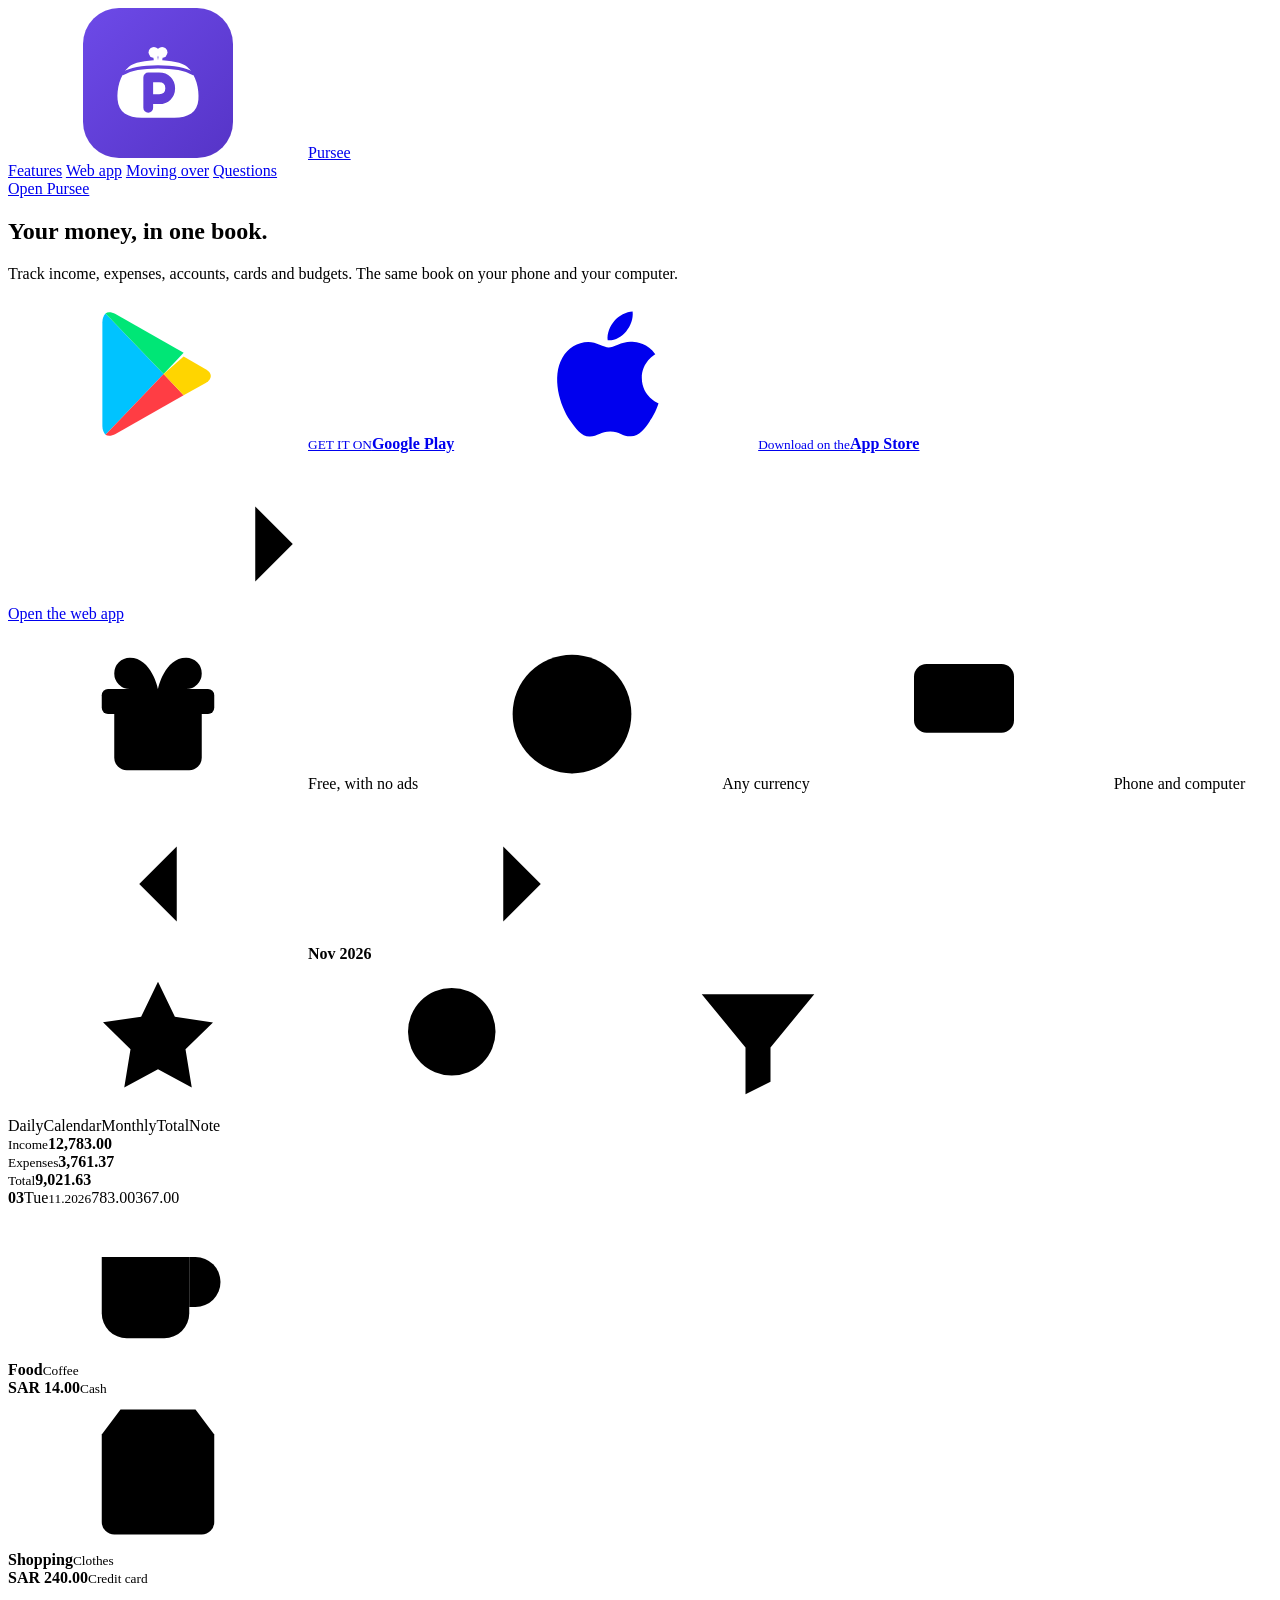
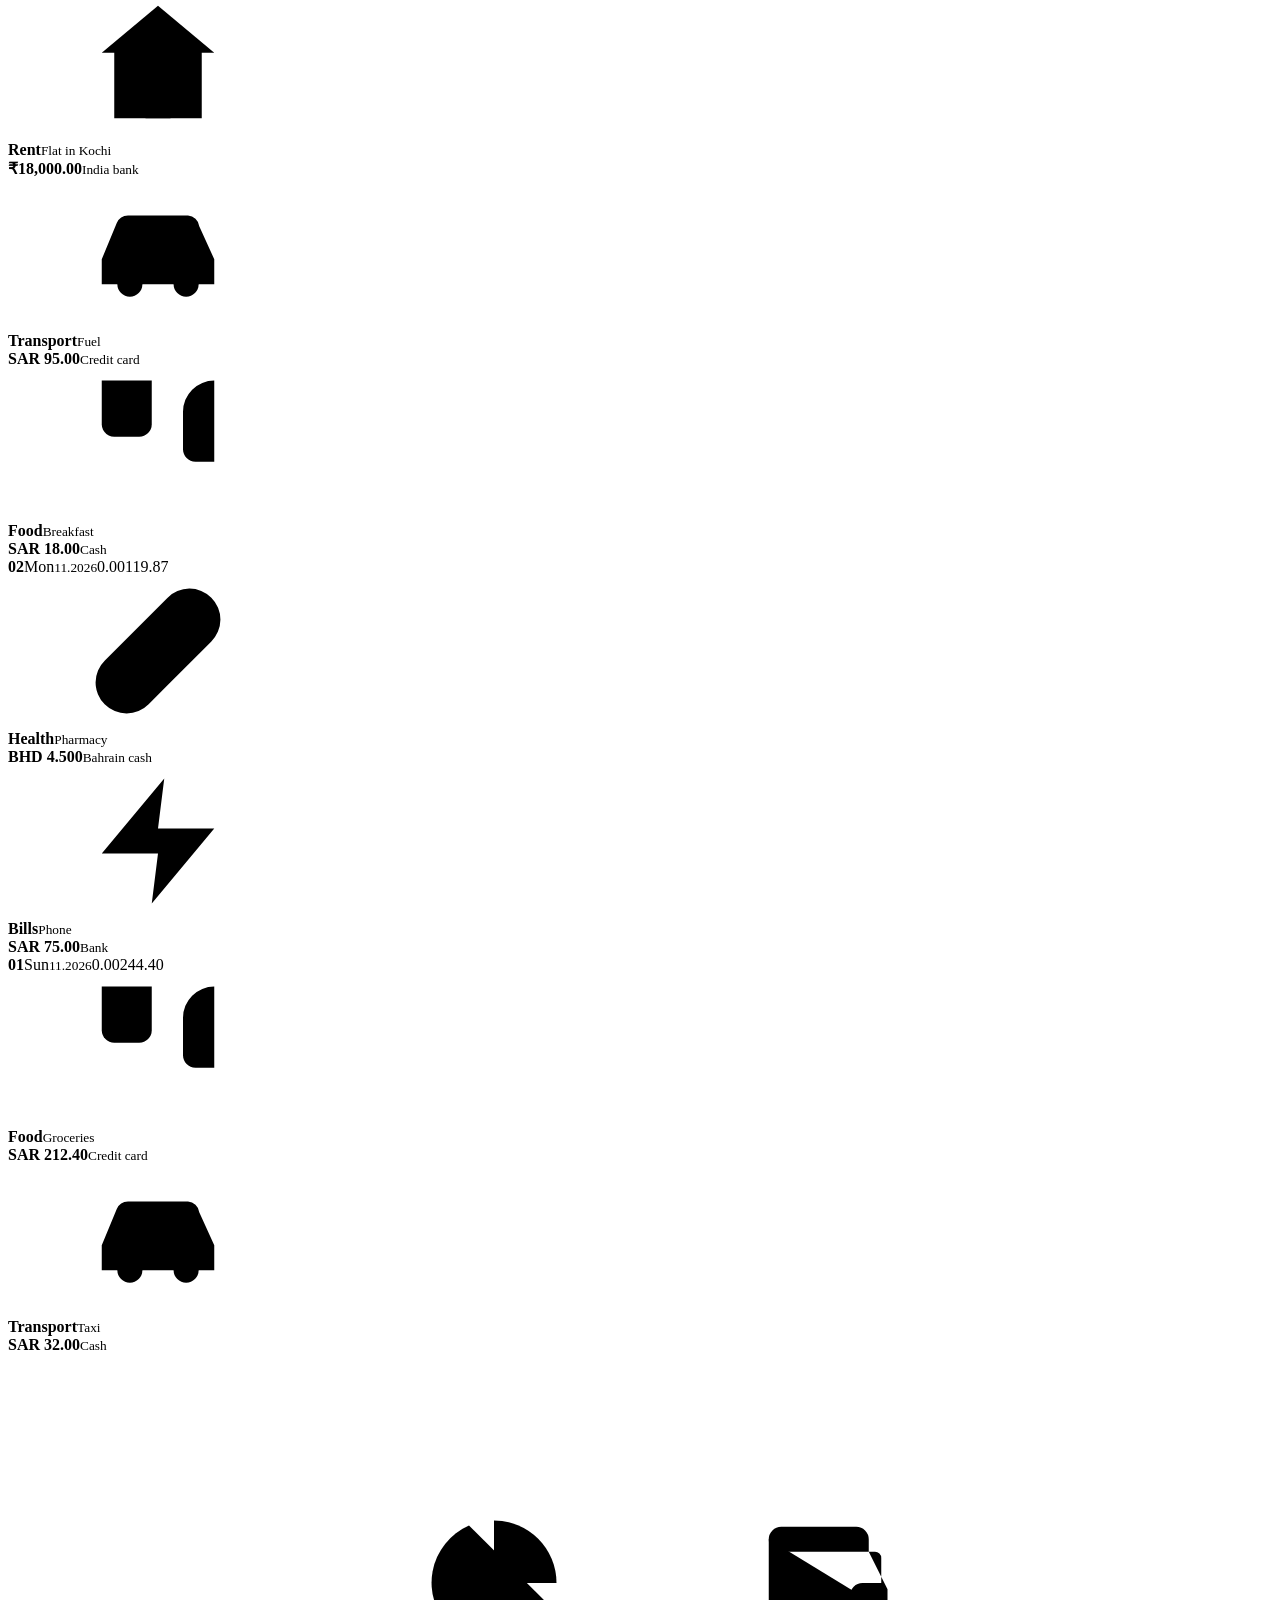
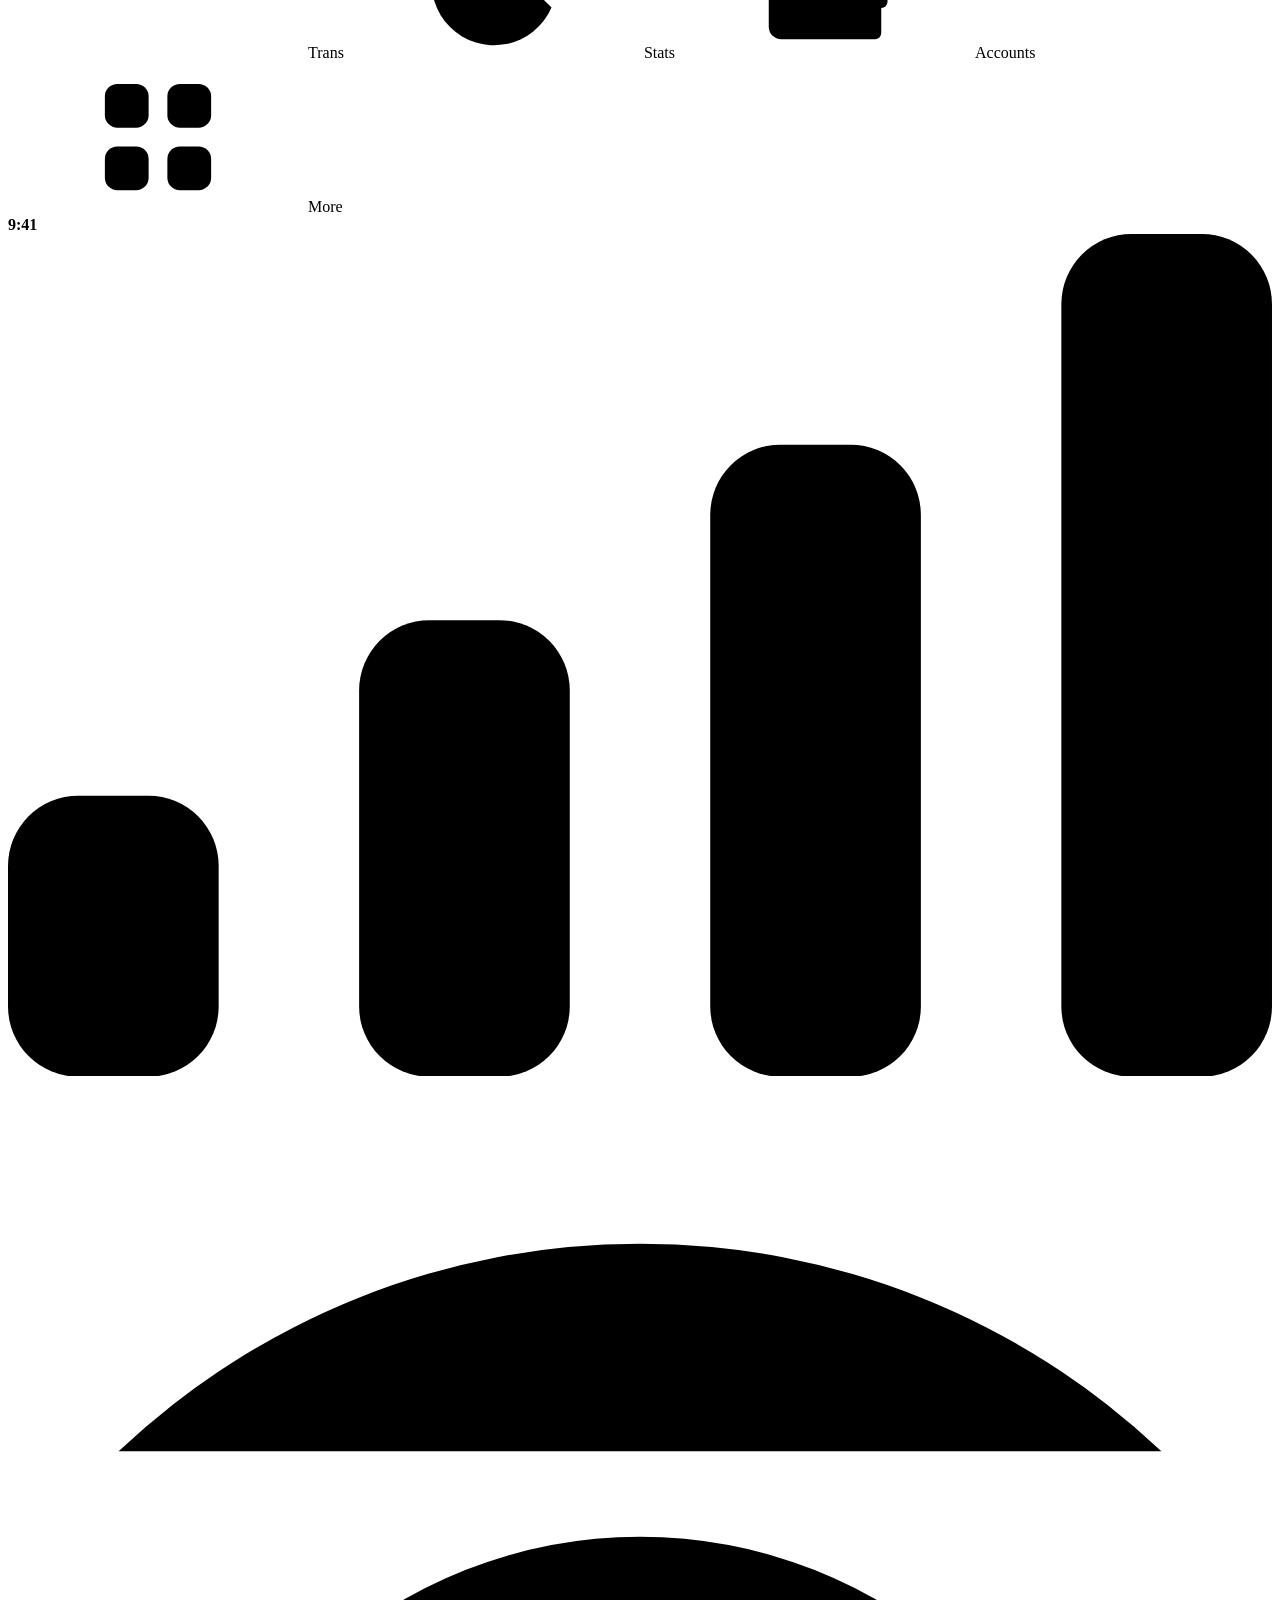
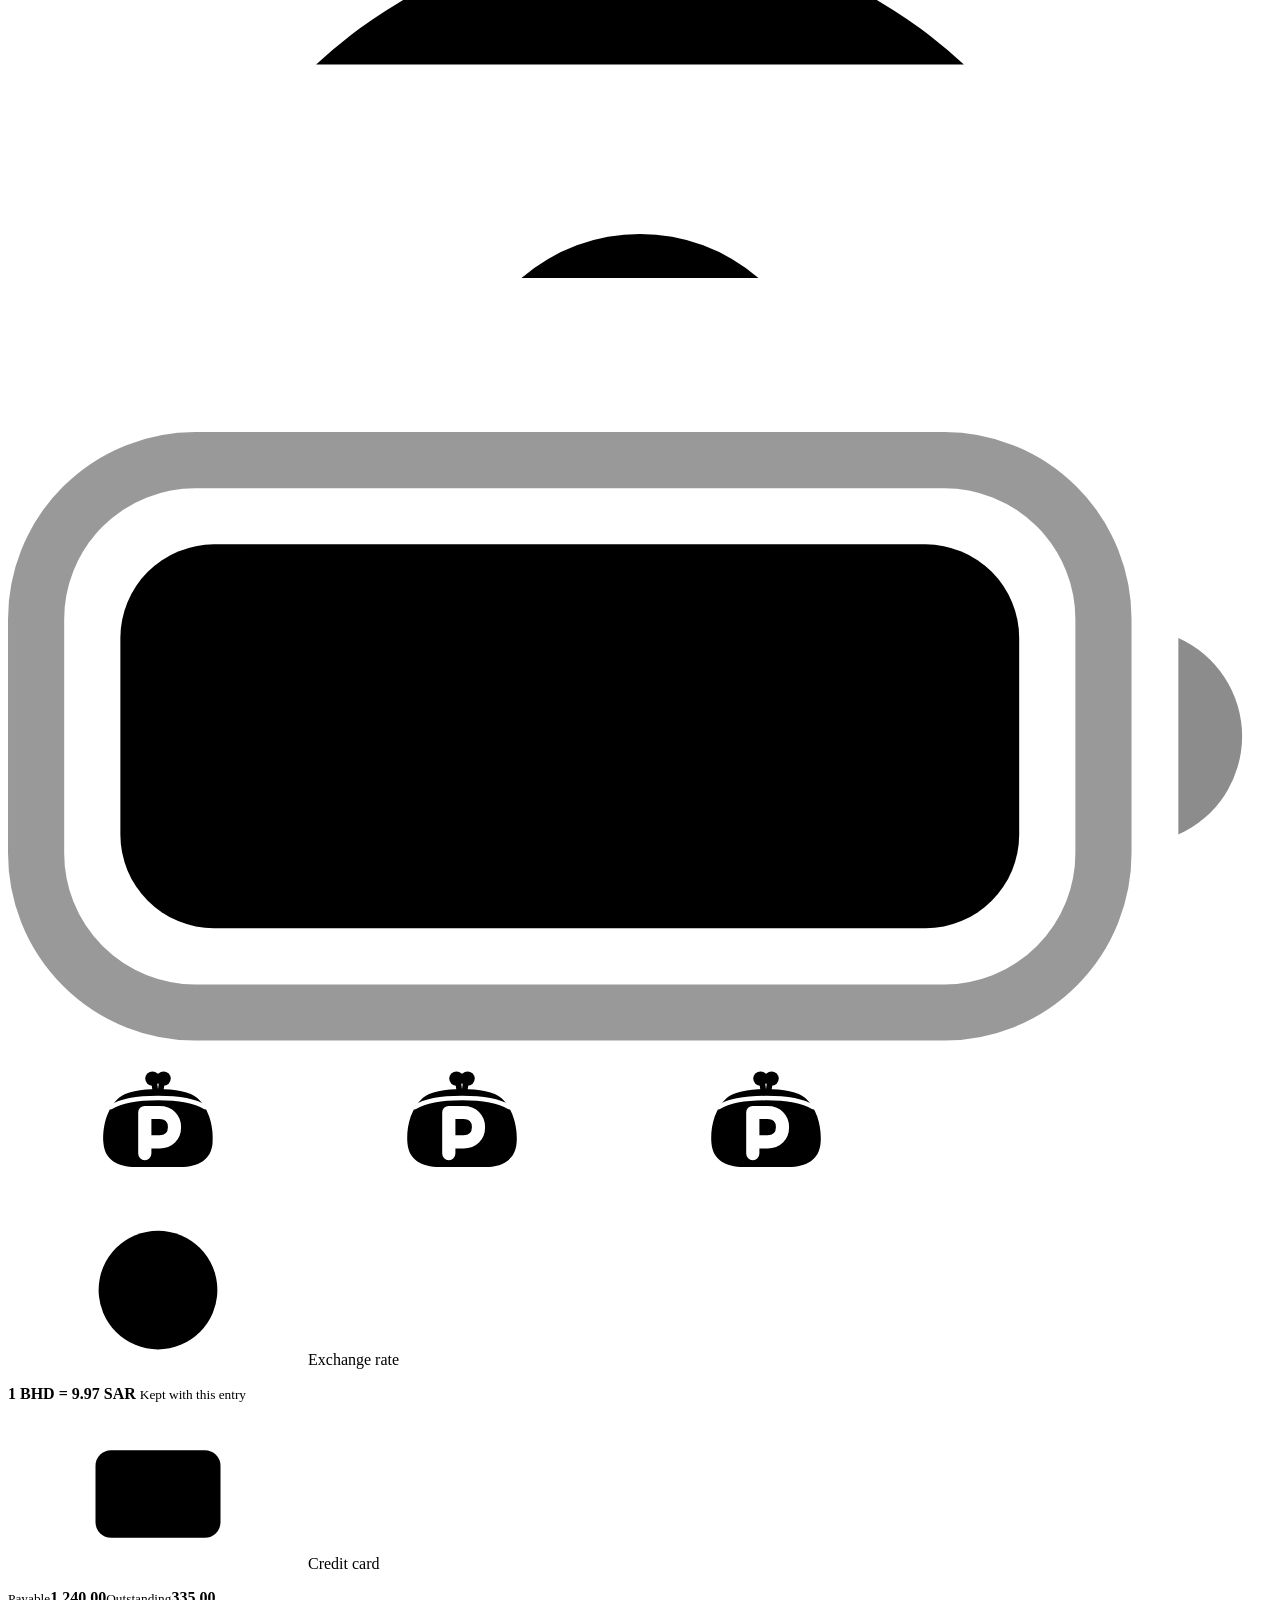
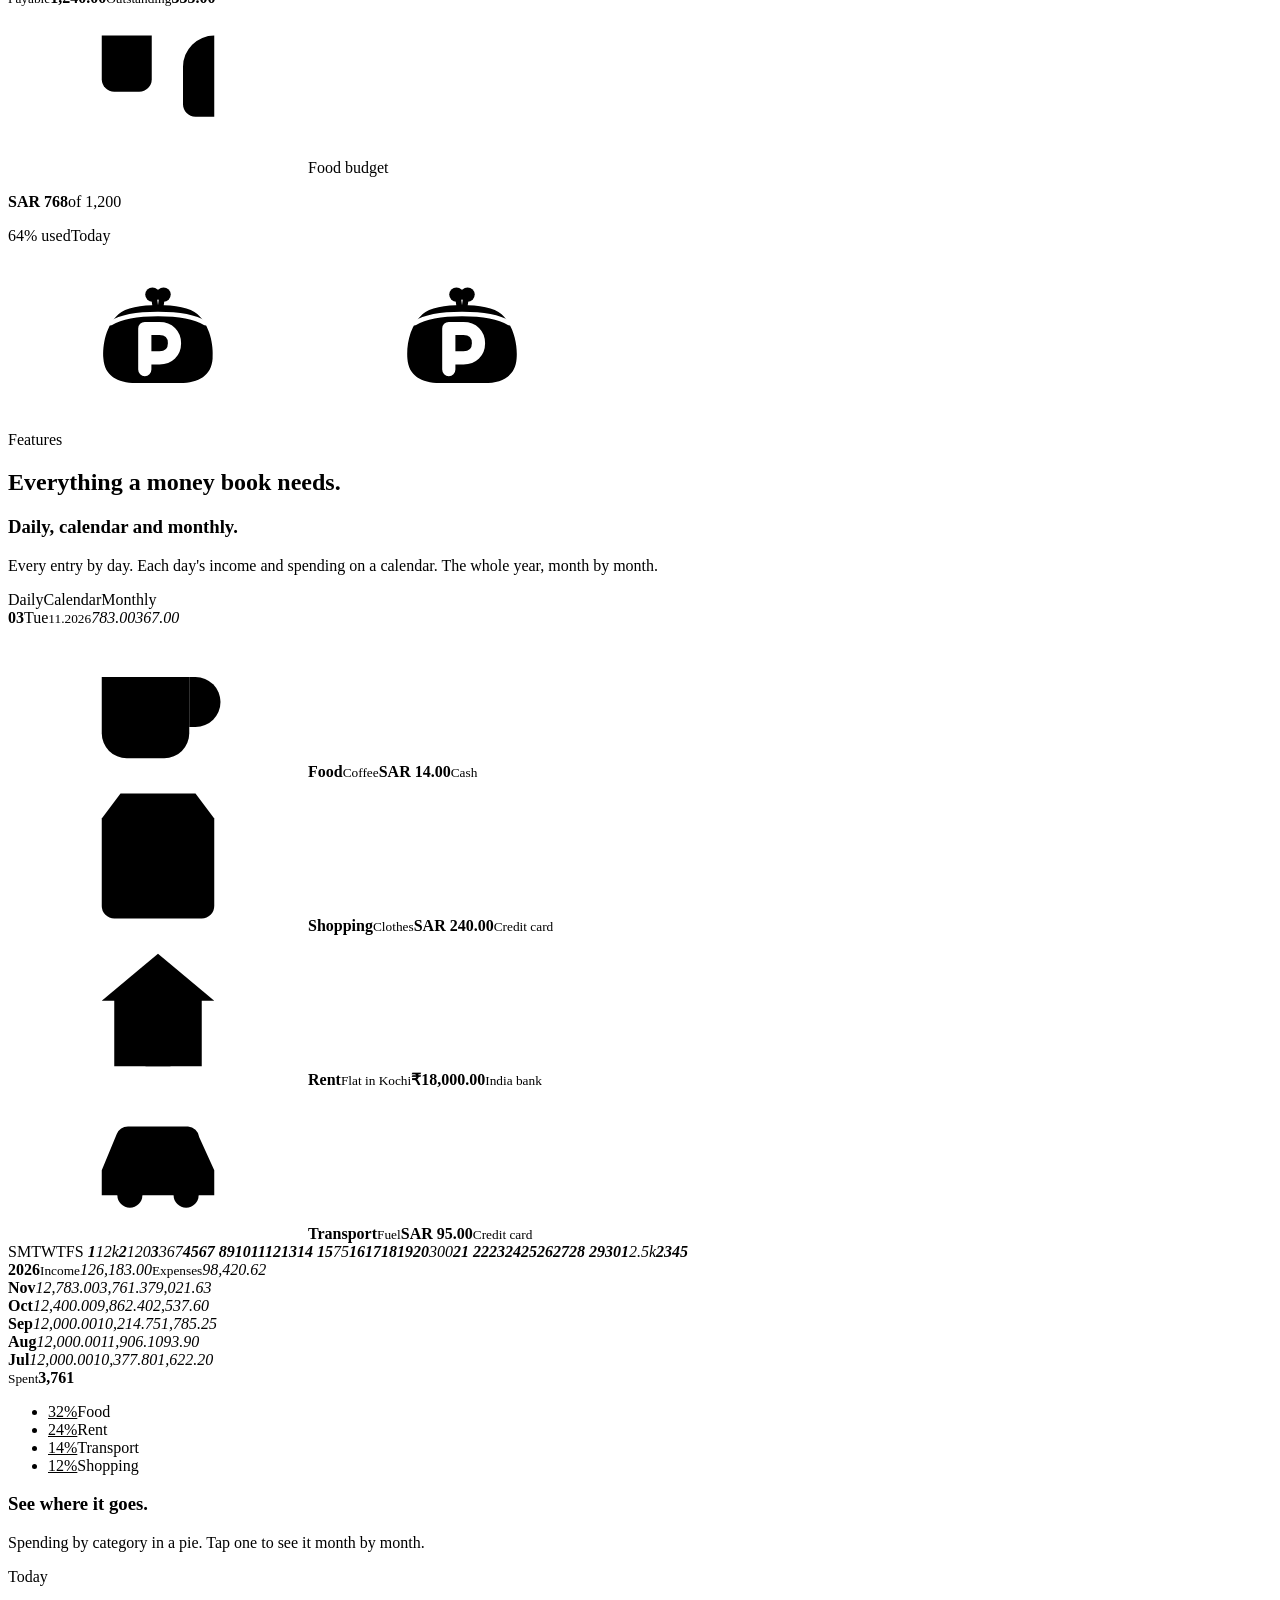
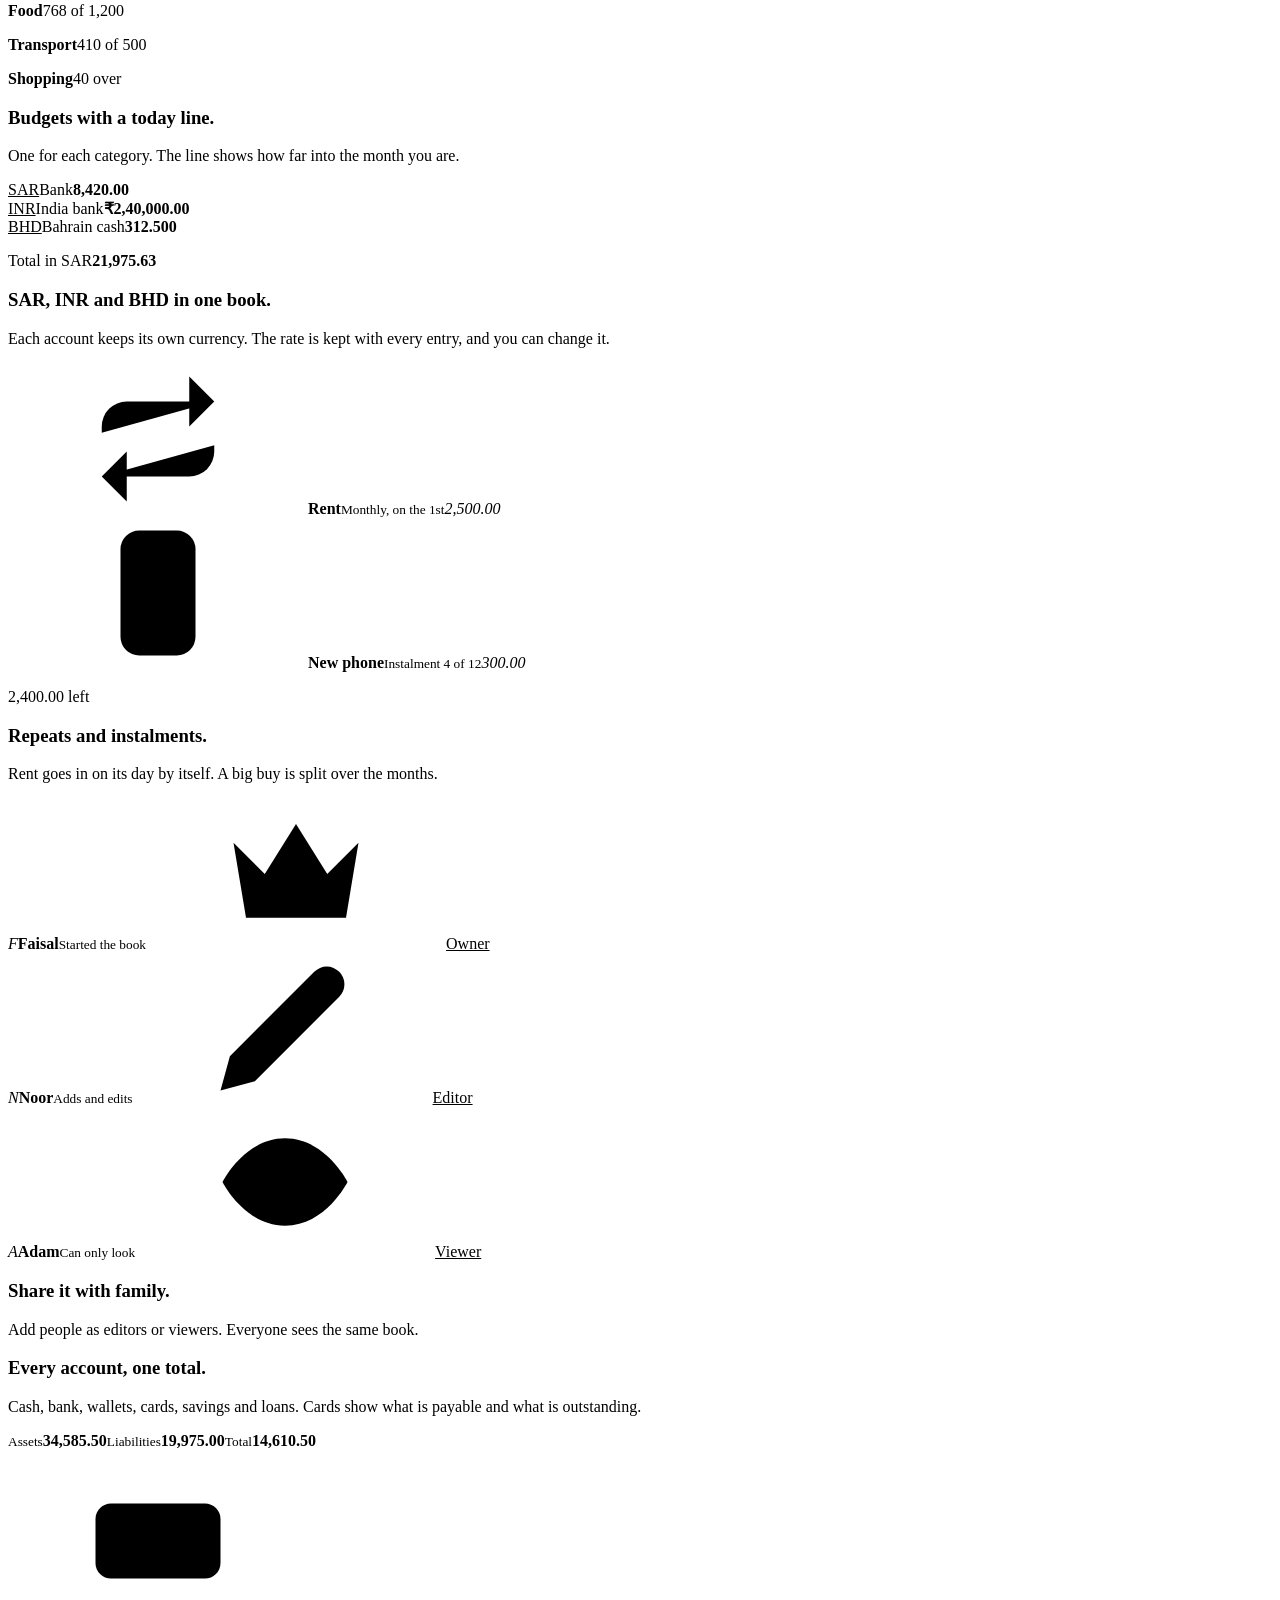
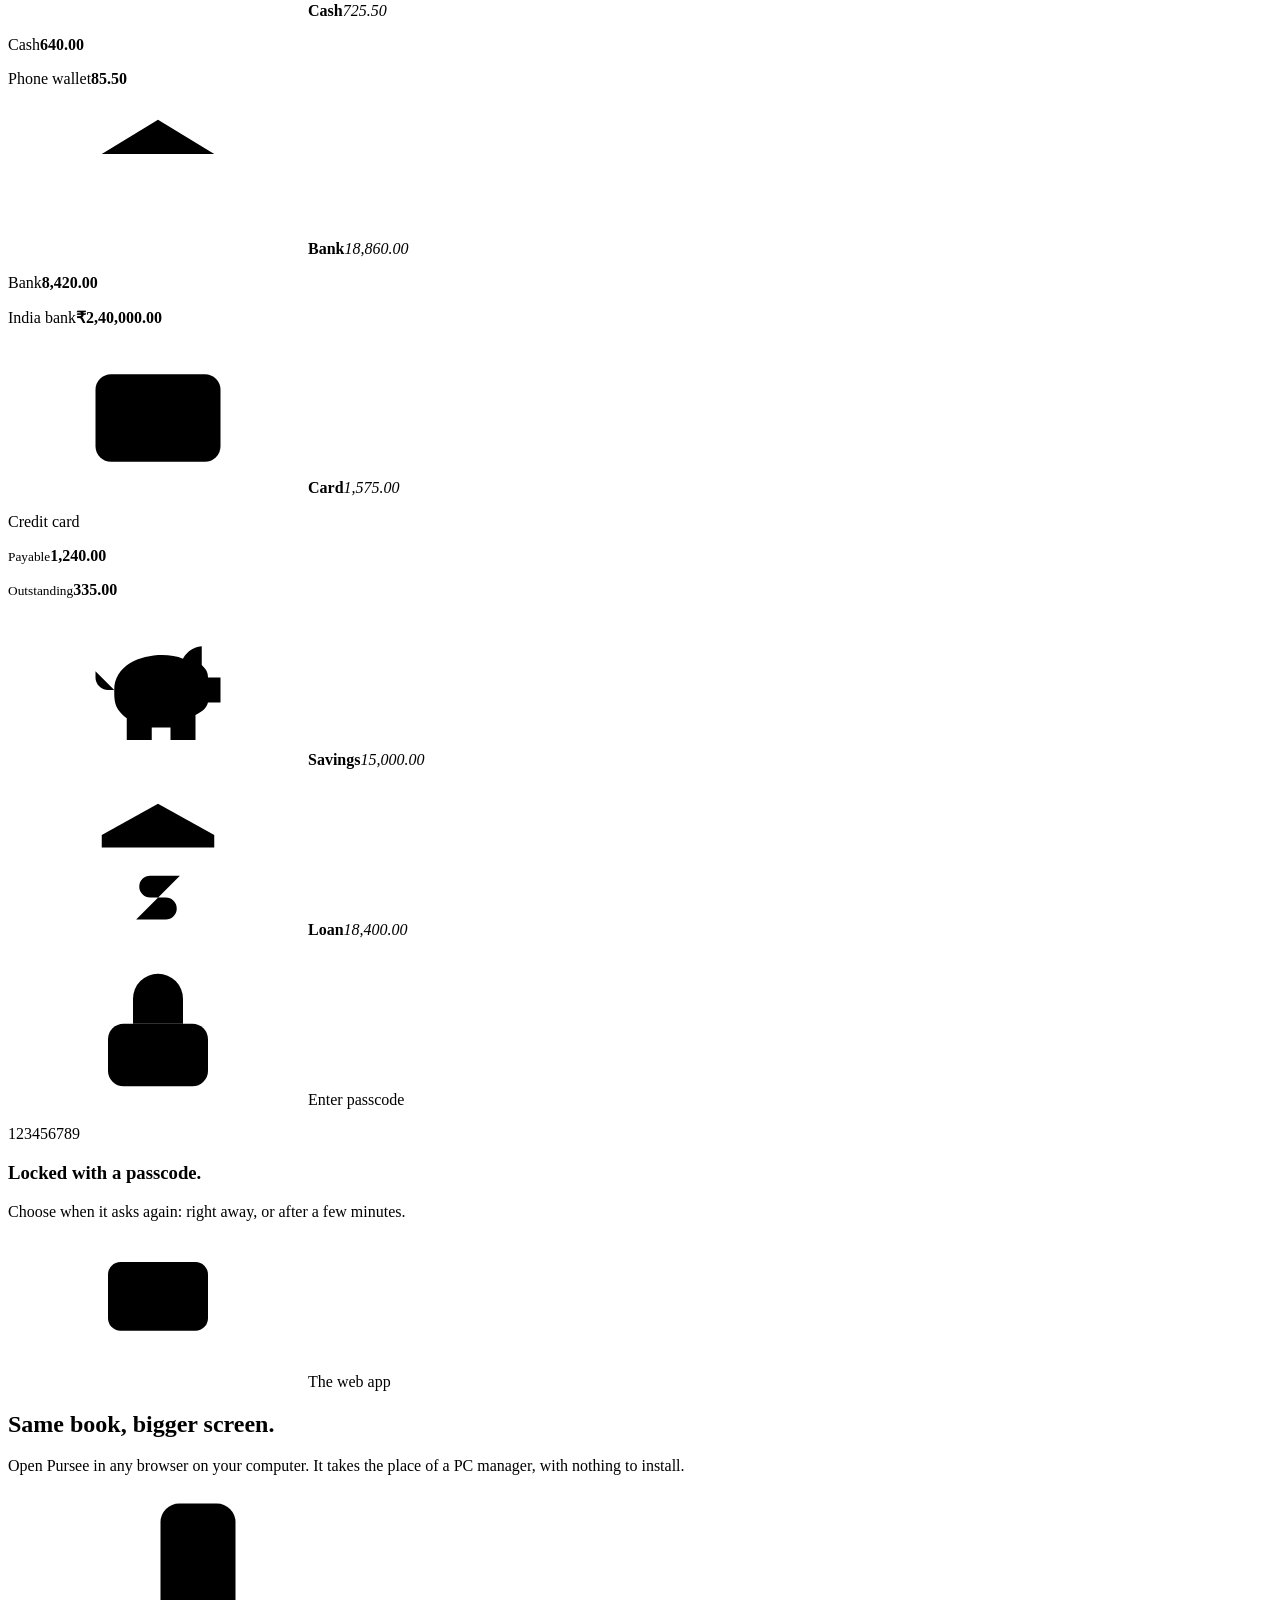
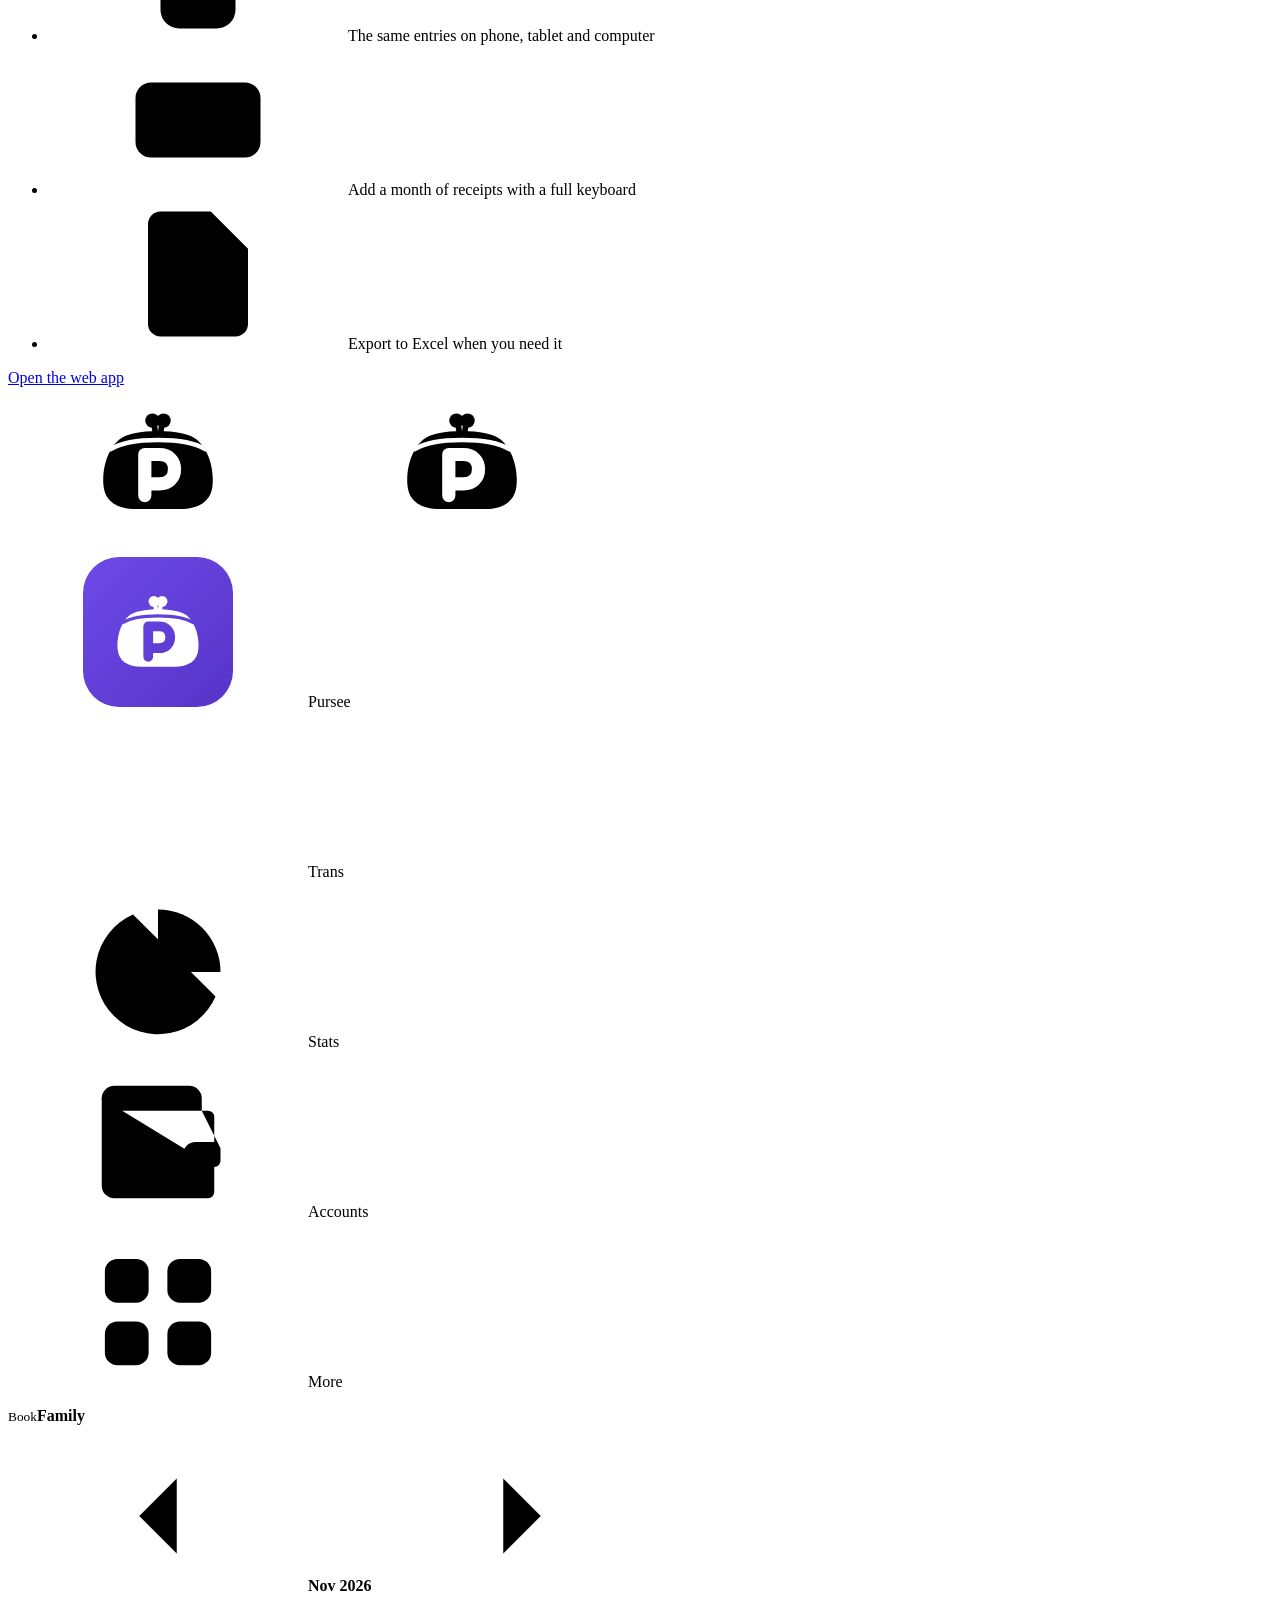
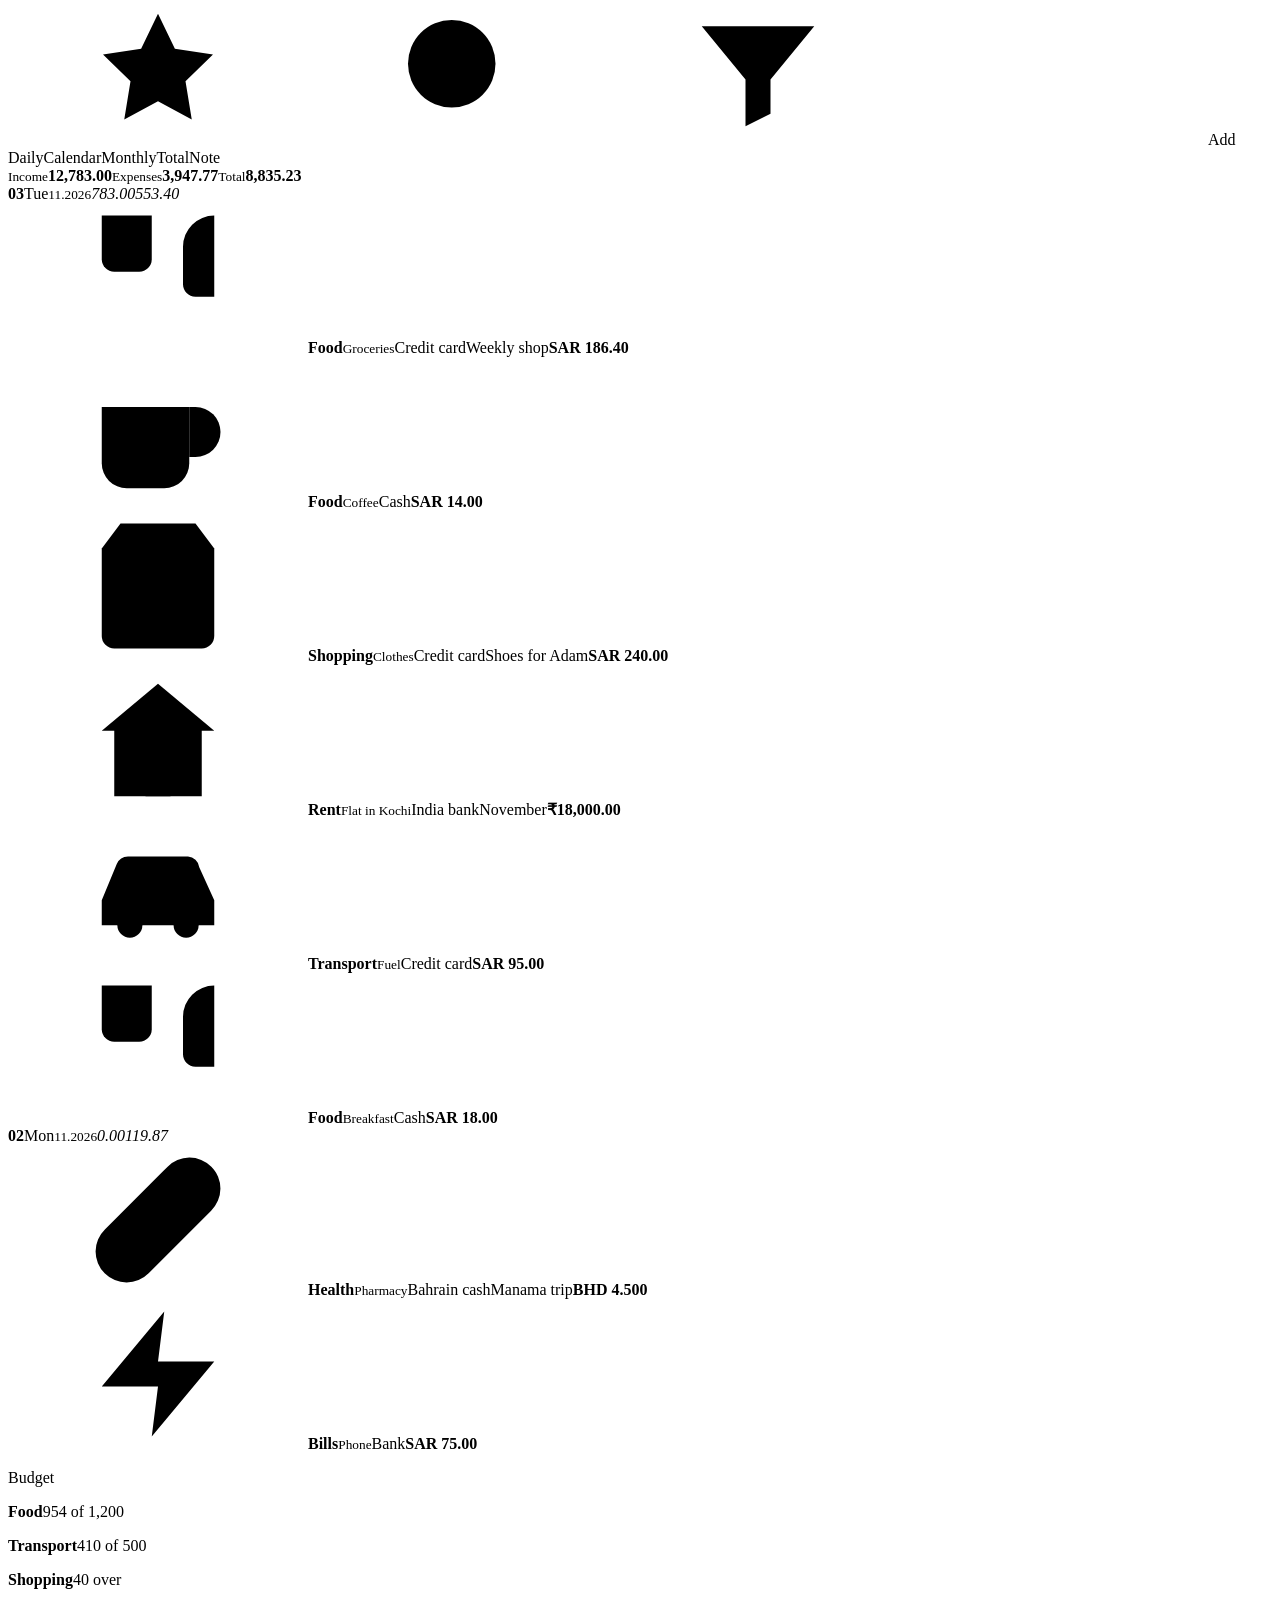
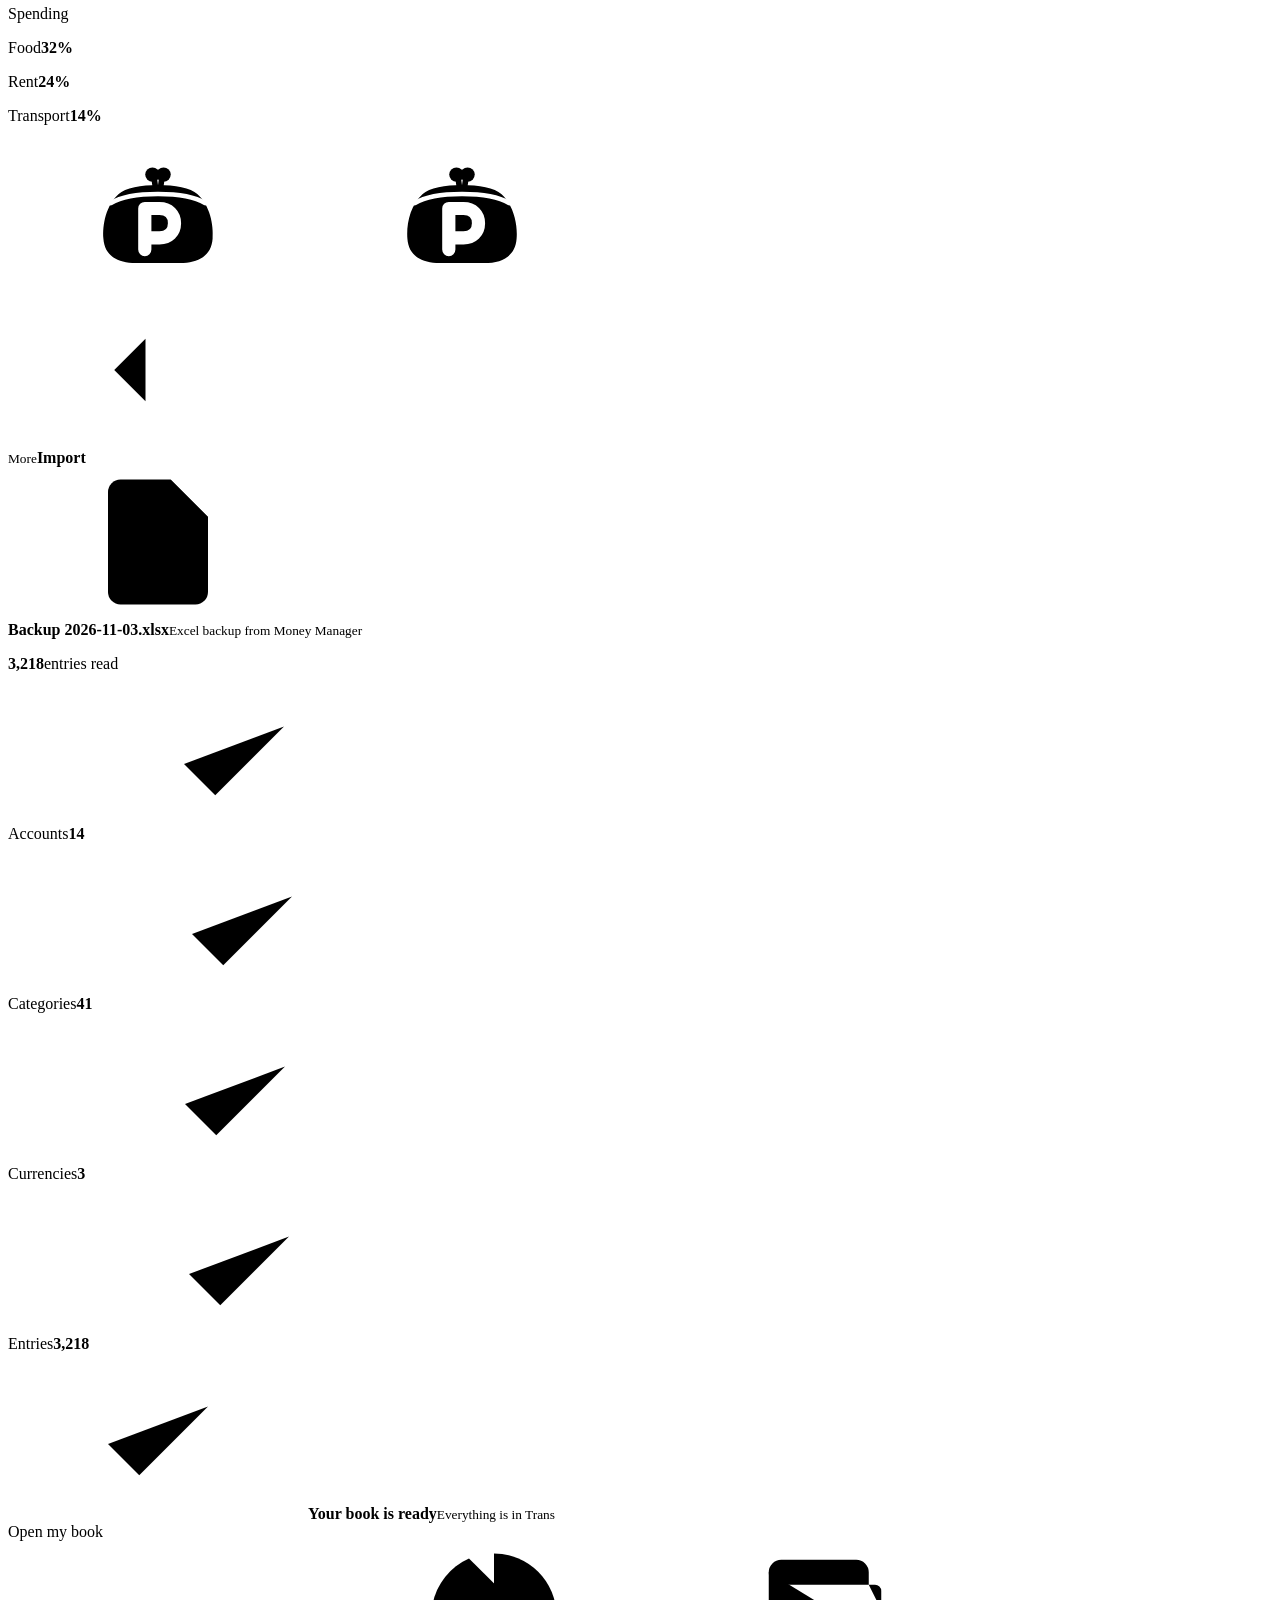
==== commit 10192677: "New logo: a coin purse with a P cut out of it Every icon, the site logo and floating coins, the shar" ====
--- a/web/home.html
+++ b/web/home.html
@@ -29,8 +29,9 @@
 <body>
 <svg width="0" height="0" aria-hidden="true" style="position:absolute"><defs>
 <linearGradient id="logoG" x1="0" y1="0" x2="1" y2="1"><stop offset="0" stop-color="#6D4AE8"/><stop offset="1" stop-color="#5634C7"/></linearGradient>
-<symbol id="logo" viewBox="0 0 1000 1000"><rect width="1000" height="1000" rx="240" fill="url(#logoG)" stroke="none"/><g transform="translate(160 174.96) scale(.68)"><path d="M290 770V230M290 440c0-116 94-210 210-210s210 94 210 210-94 210-210 210-210-94-210-210" fill="none" stroke="#fff" stroke-width="112" stroke-linecap="round" stroke-linejoin="round"/><circle cx="500" cy="440" r="70" fill="#fff" stroke="none"/></g></symbol>
-<symbol id="i-p" viewBox="0 0 1000 1000"><g transform="translate(0 22)"><path d="M290 770V230M290 440c0-116 94-210 210-210s210 94 210 210-94 210-210 210-210-94-210-210" fill="none" stroke="currentColor" stroke-width="112" stroke-linecap="round" stroke-linejoin="round"/><circle cx="500" cy="440" r="70" fill="currentColor" stroke="none"/></g></symbol>
+<mask id="purseCut" maskUnits="userSpaceOnUse" x="0" y="0" width="1000" height="1000"><rect width="1000" height="1000" fill="#fff" stroke="none"/><path d="M 186 452 C 316 372 684 372 814 452" fill="none" stroke="#000" stroke-width="30" stroke-linecap="round"/><path d="M 412 488 L 412 762 M 412 488 L 510 488 C 570 488 610 528 610 586 C 610 644 570 684 510 684 L 412 684" fill="none" stroke="#000" stroke-width="88" stroke-linecap="round" stroke-linejoin="round"/></mask>
+<symbol id="logo" viewBox="0 0 1000 1000"><rect width="1000" height="1000" rx="240" fill="url(#logoG)" stroke="none"/><g transform="translate(130 101.88) scale(0.74)"><g mask="url(#purseCut)"><path d="M 238 392 C 322 312 678 312 762 392 C 846 466 872 598 864 690 C 856 802 772 852 648 852 L 352 852 C 228 852 144 802 136 690 C 128 598 154 466 238 392 Z" fill="#fff" stroke="none"/><path d="M 482 340 L 474 284 M 518 340 L 526 284" fill="none" stroke="#fff" stroke-width="38" stroke-linecap="round"/><circle cx="463" cy="262" r="48" fill="#fff" stroke="none"/><circle cx="537" cy="262" r="48" fill="#fff" stroke="none"/></g></g></symbol>
+<symbol id="i-p" viewBox="0 0 1000 1000"><g transform="translate(0 -38)"><g mask="url(#purseCut)"><path d="M 238 392 C 322 312 678 312 762 392 C 846 466 872 598 864 690 C 856 802 772 852 648 852 L 352 852 C 228 852 144 802 136 690 C 128 598 154 466 238 392 Z" fill="currentColor" stroke="none"/><path d="M 482 340 L 474 284 M 518 340 L 526 284" fill="none" stroke="currentColor" stroke-width="38" stroke-linecap="round"/><circle cx="463" cy="262" r="48" fill="currentColor" stroke="none"/><circle cx="537" cy="262" r="48" fill="currentColor" stroke="none"/></g></g></symbol>
 <symbol id="i-check" viewBox="0 0 24 24"><path d="M20 6 9 17l-5-5"/></symbol>
 <symbol id="i-prev" viewBox="0 0 24 24"><path d="m15 18-6-6 6-6"/></symbol>
 <symbol id="i-next" viewBox="0 0 24 24"><path d="m9 18 6-6-6-6"/></symbol>
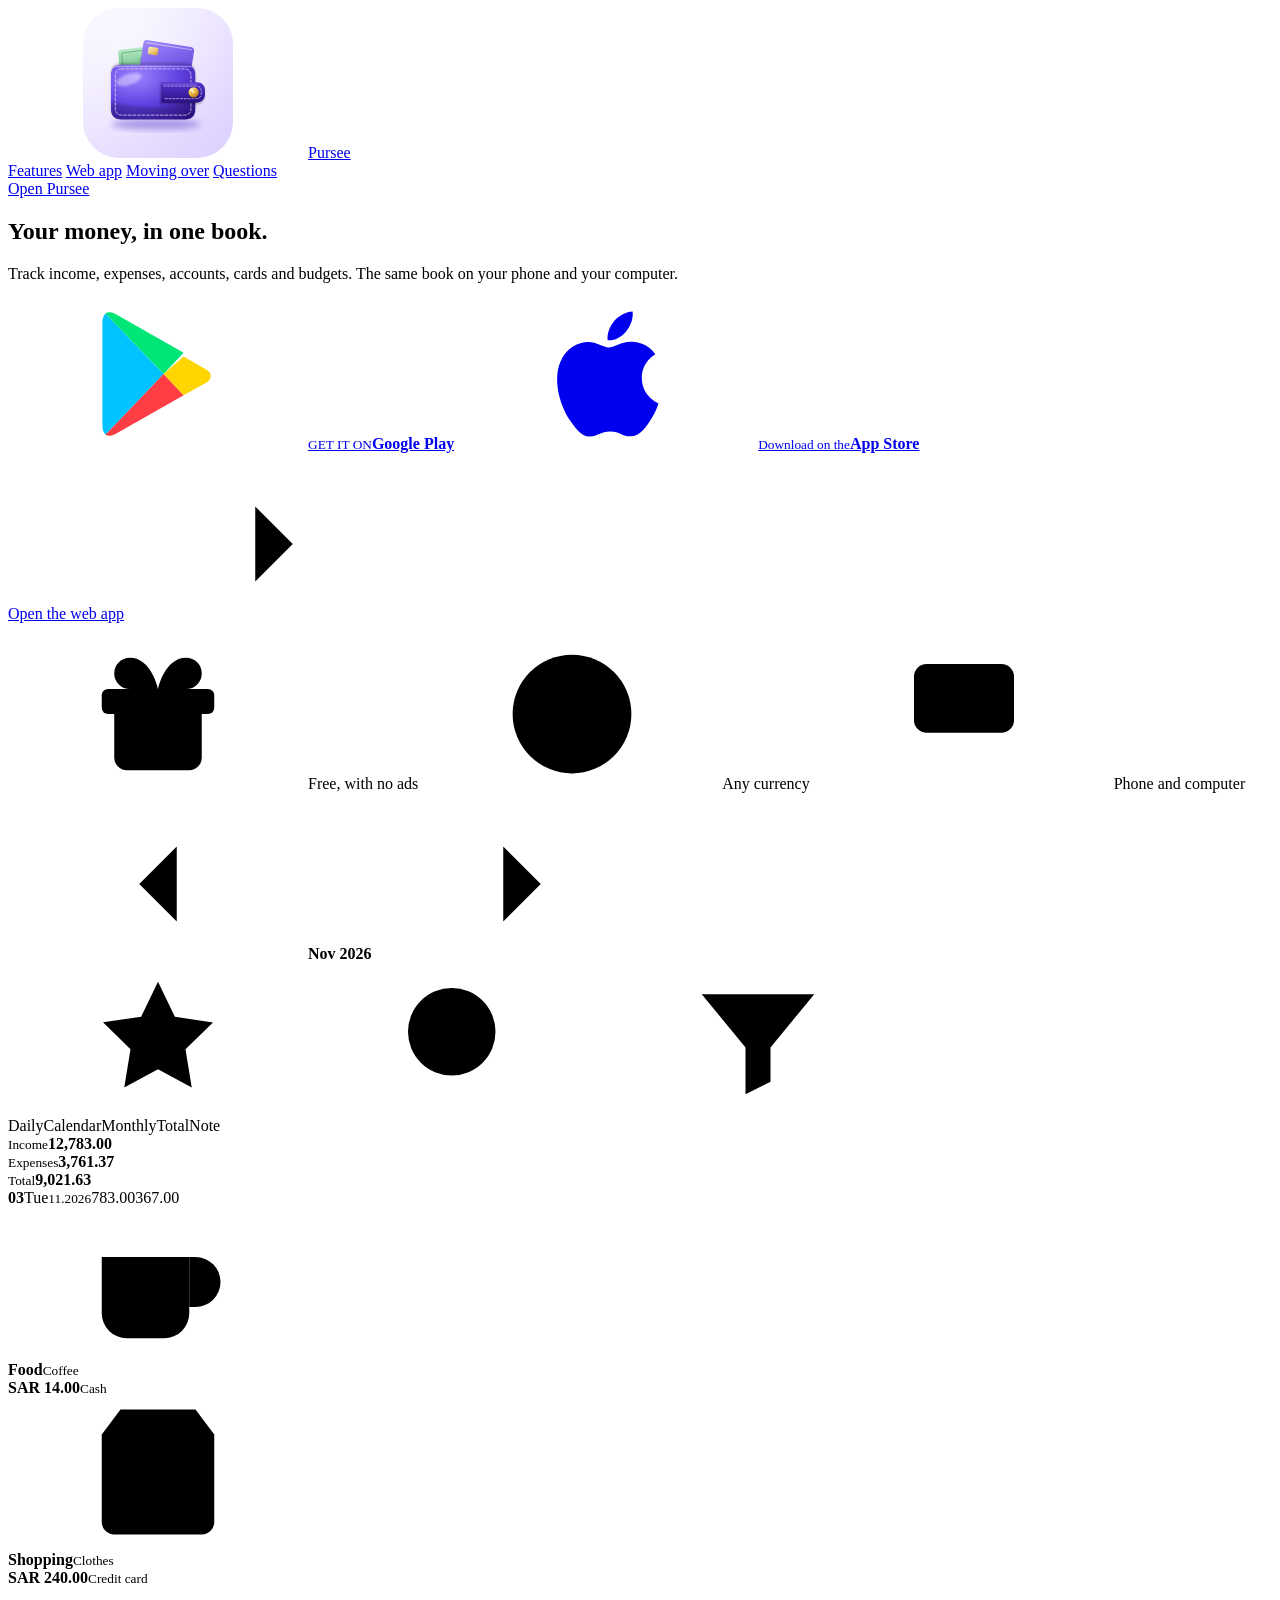
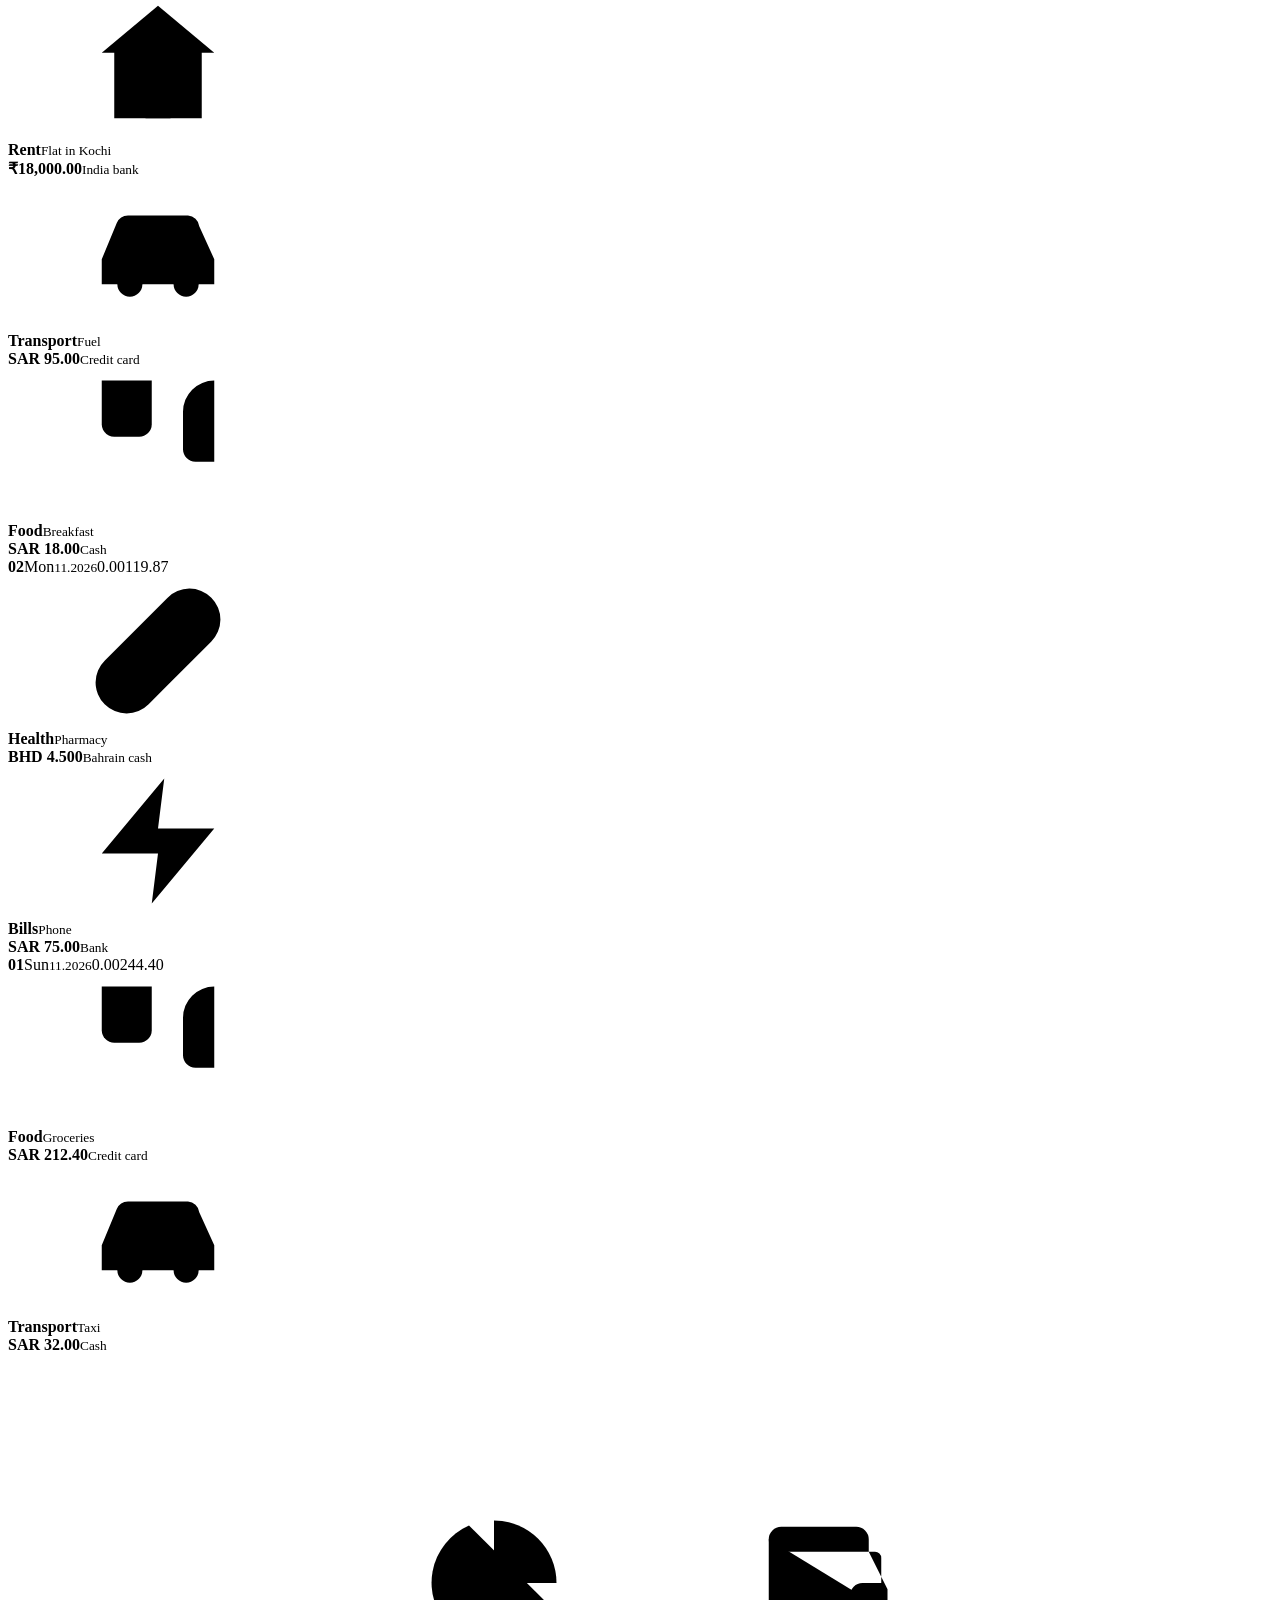
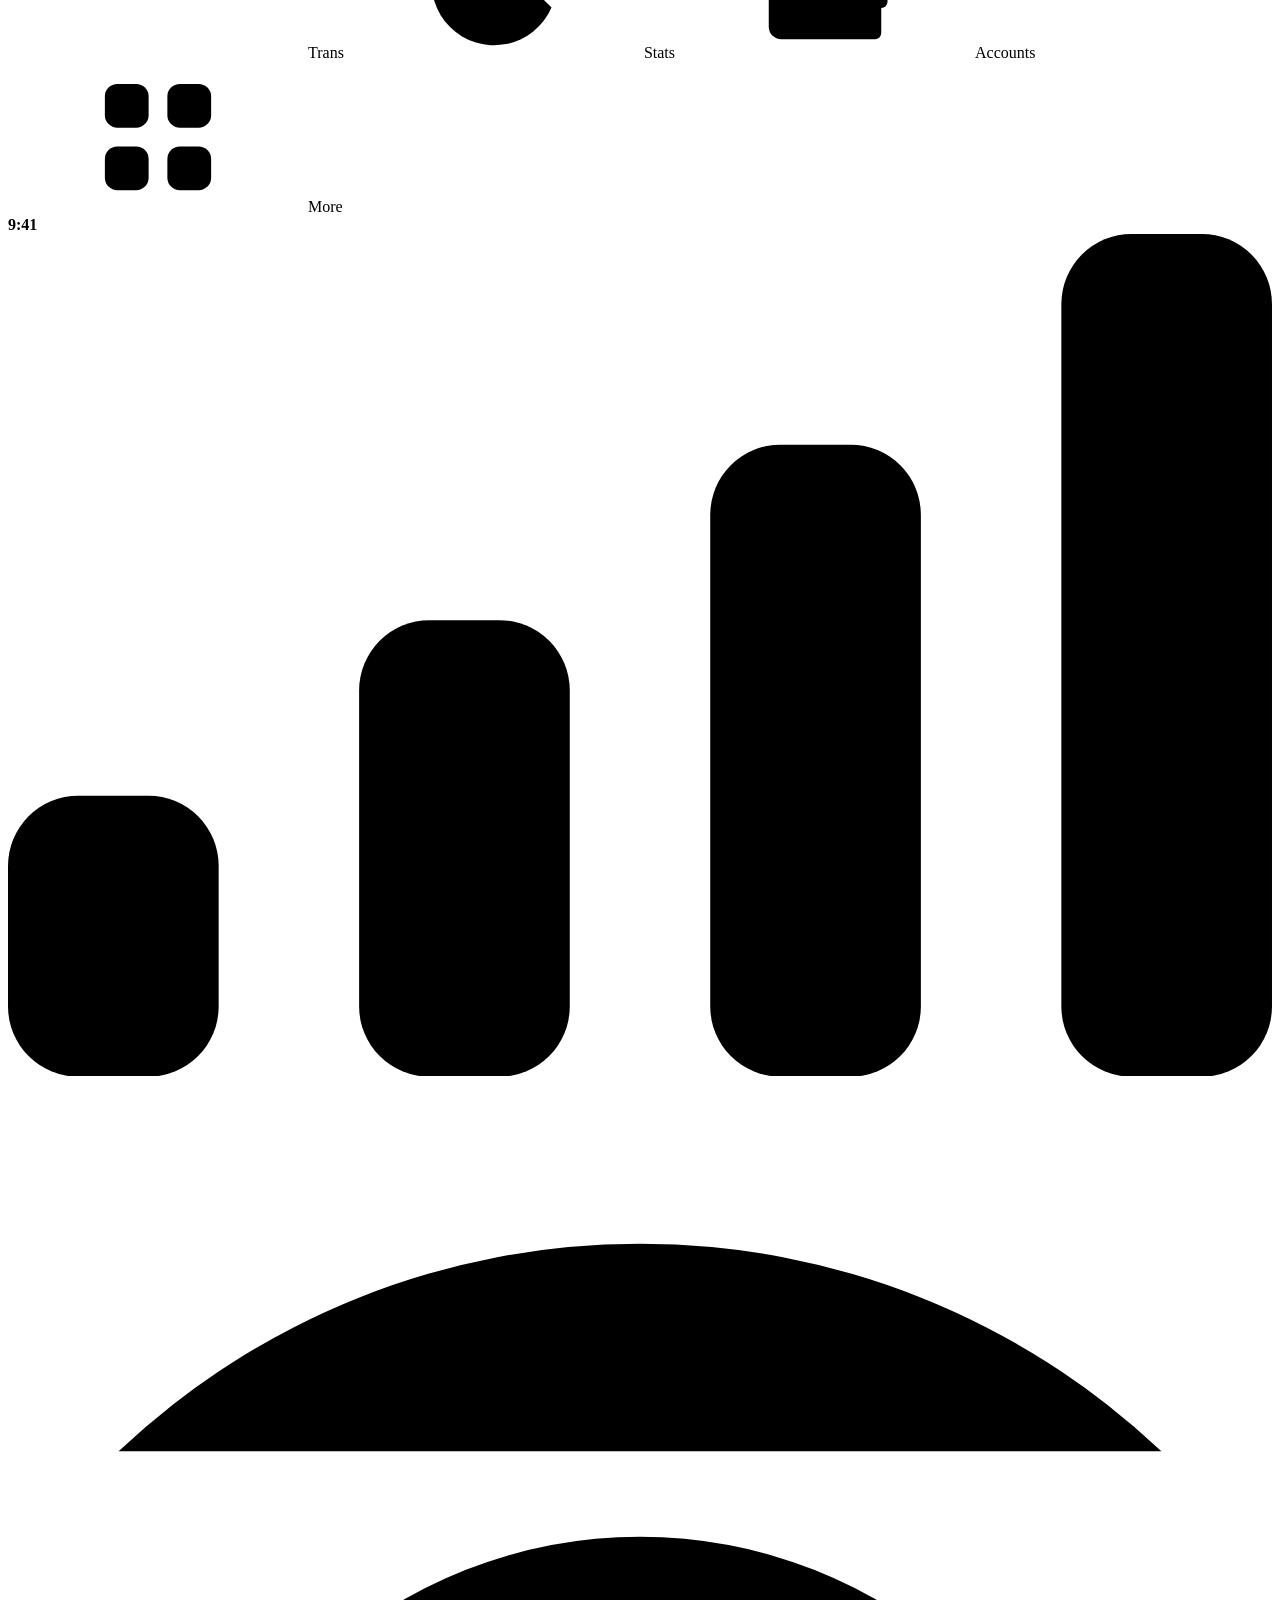
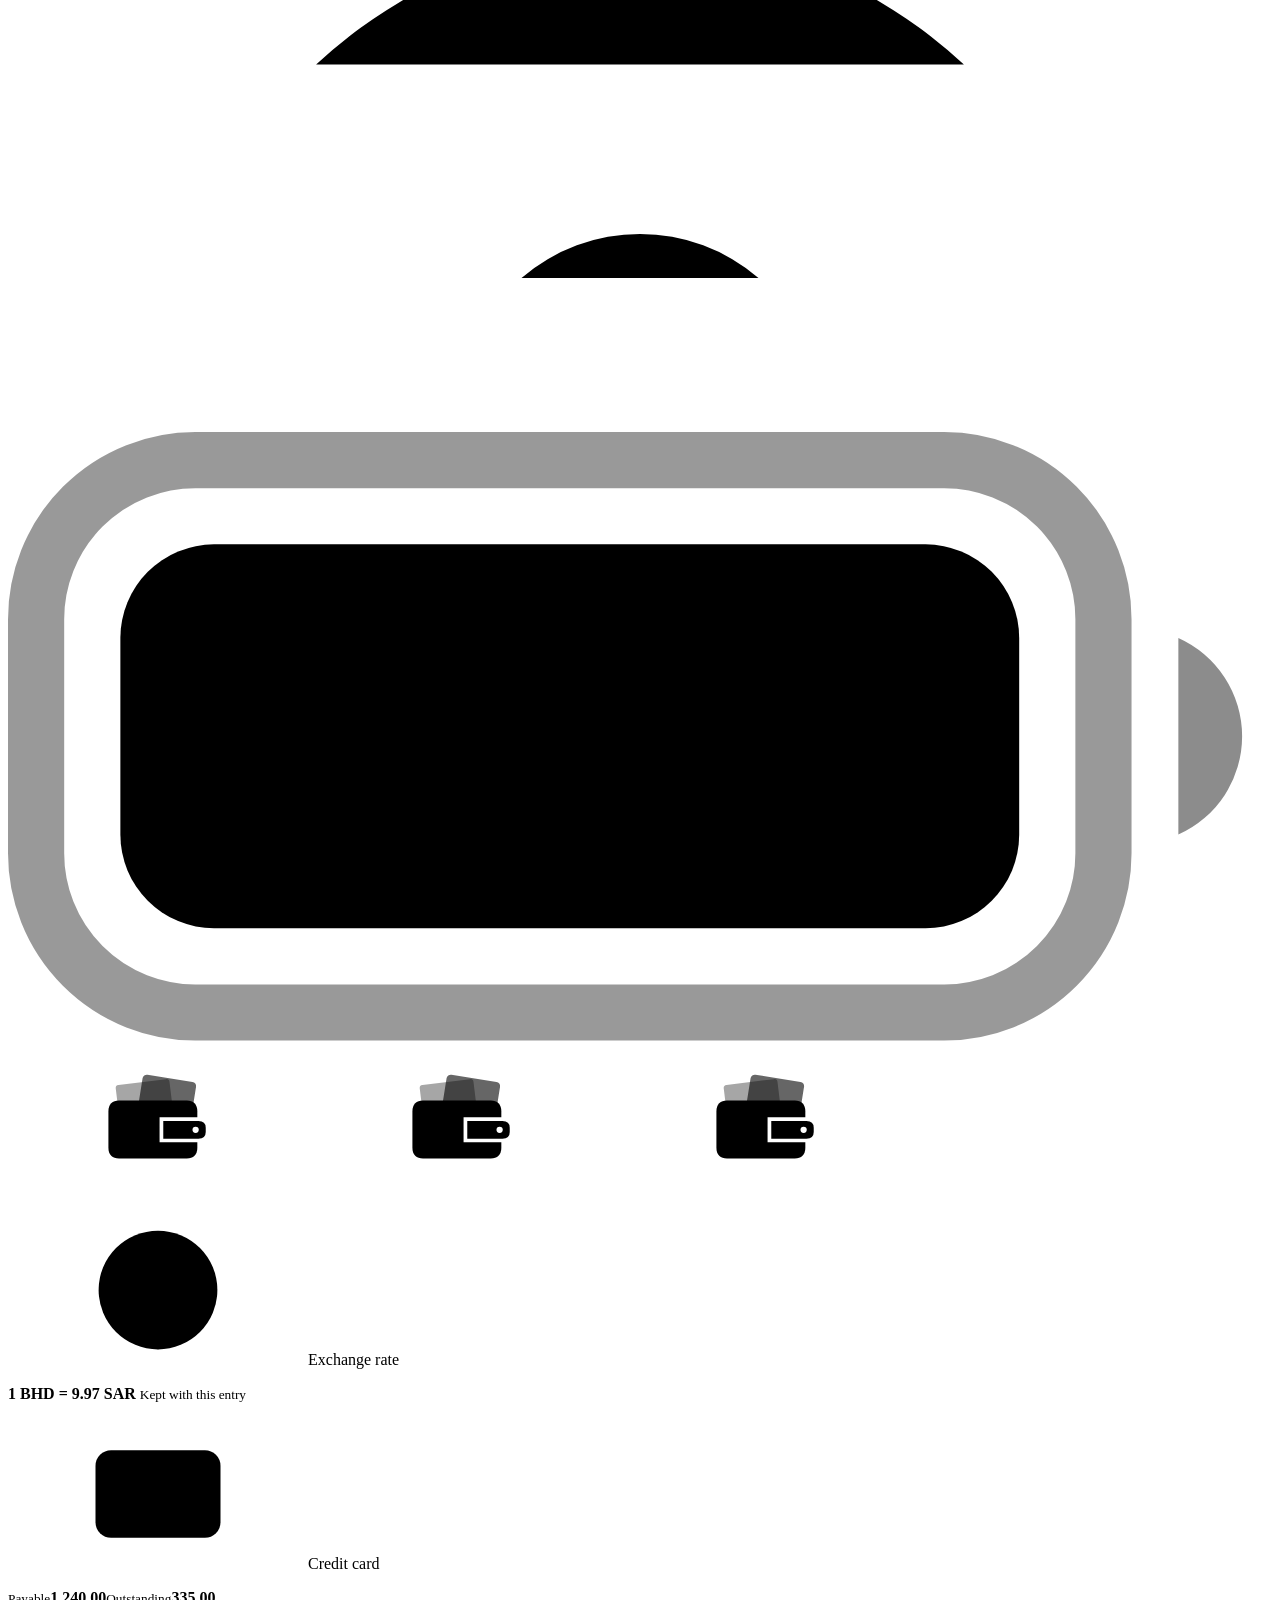
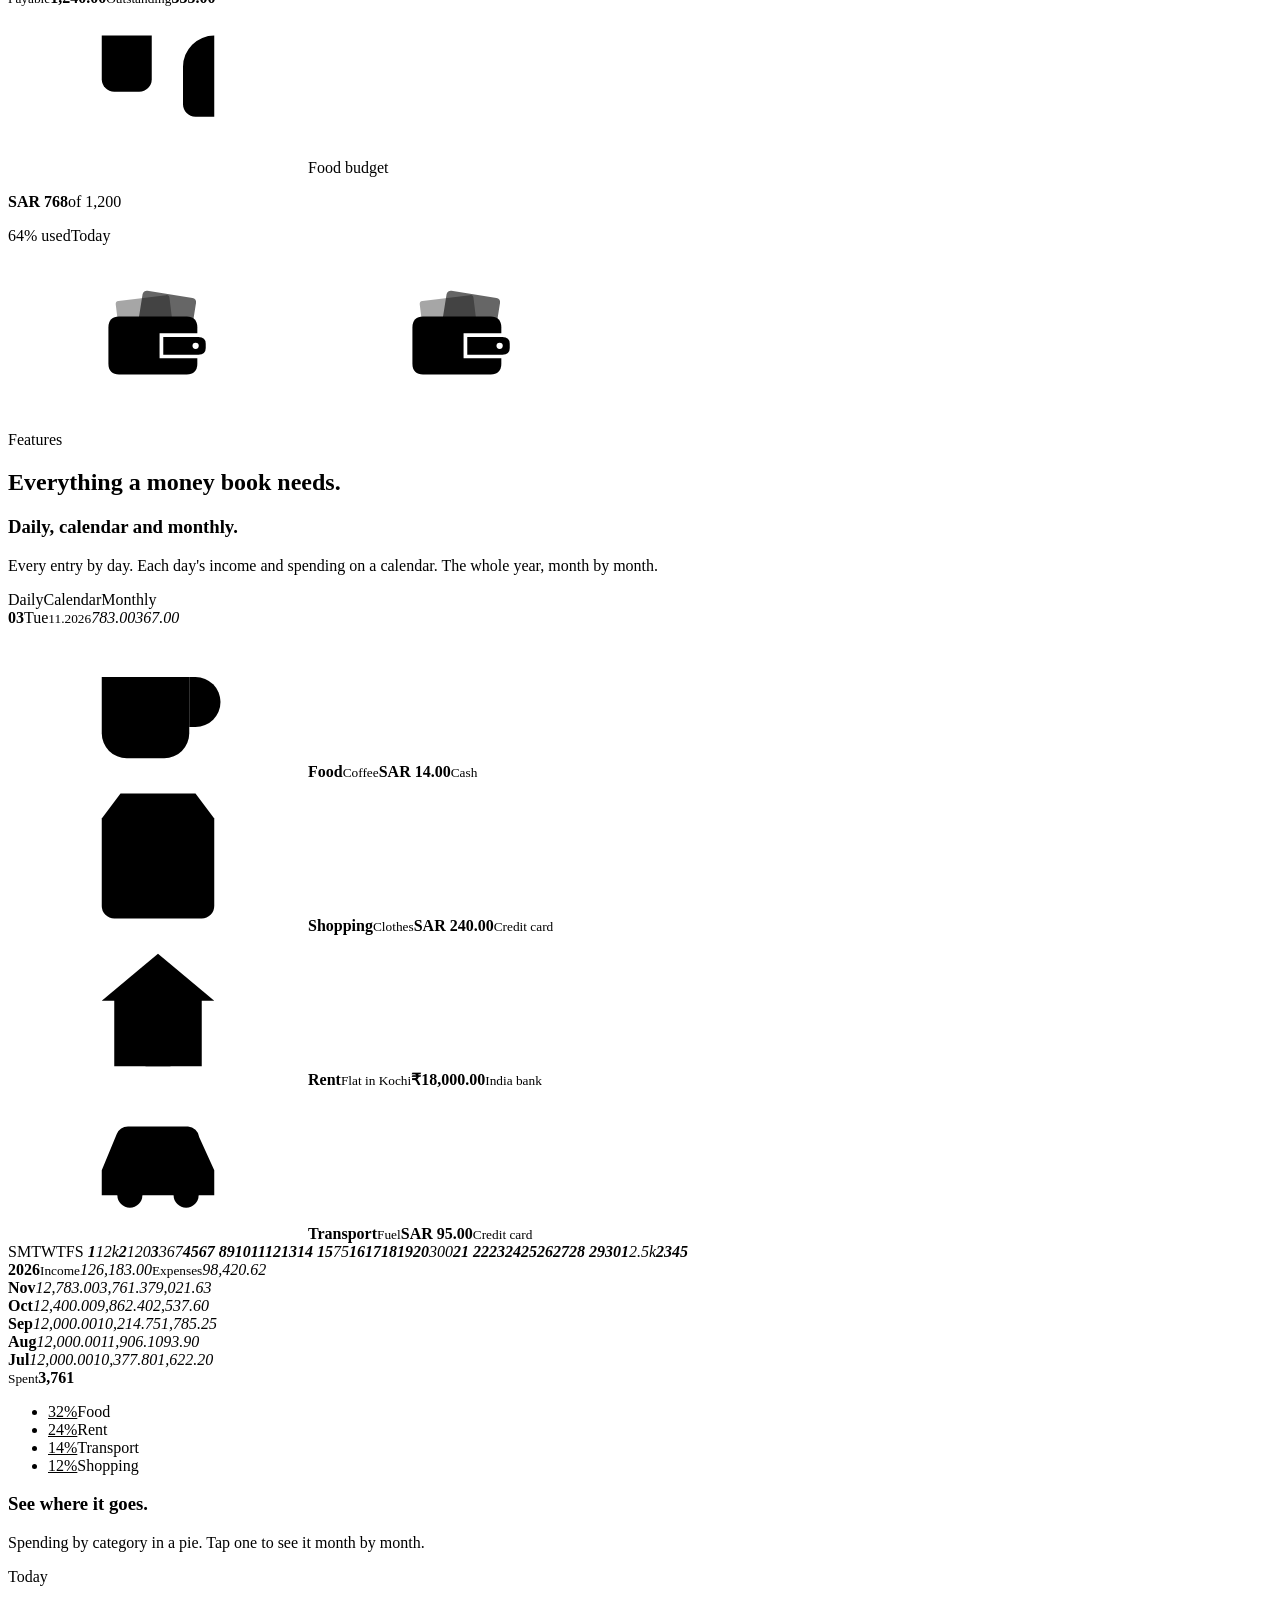
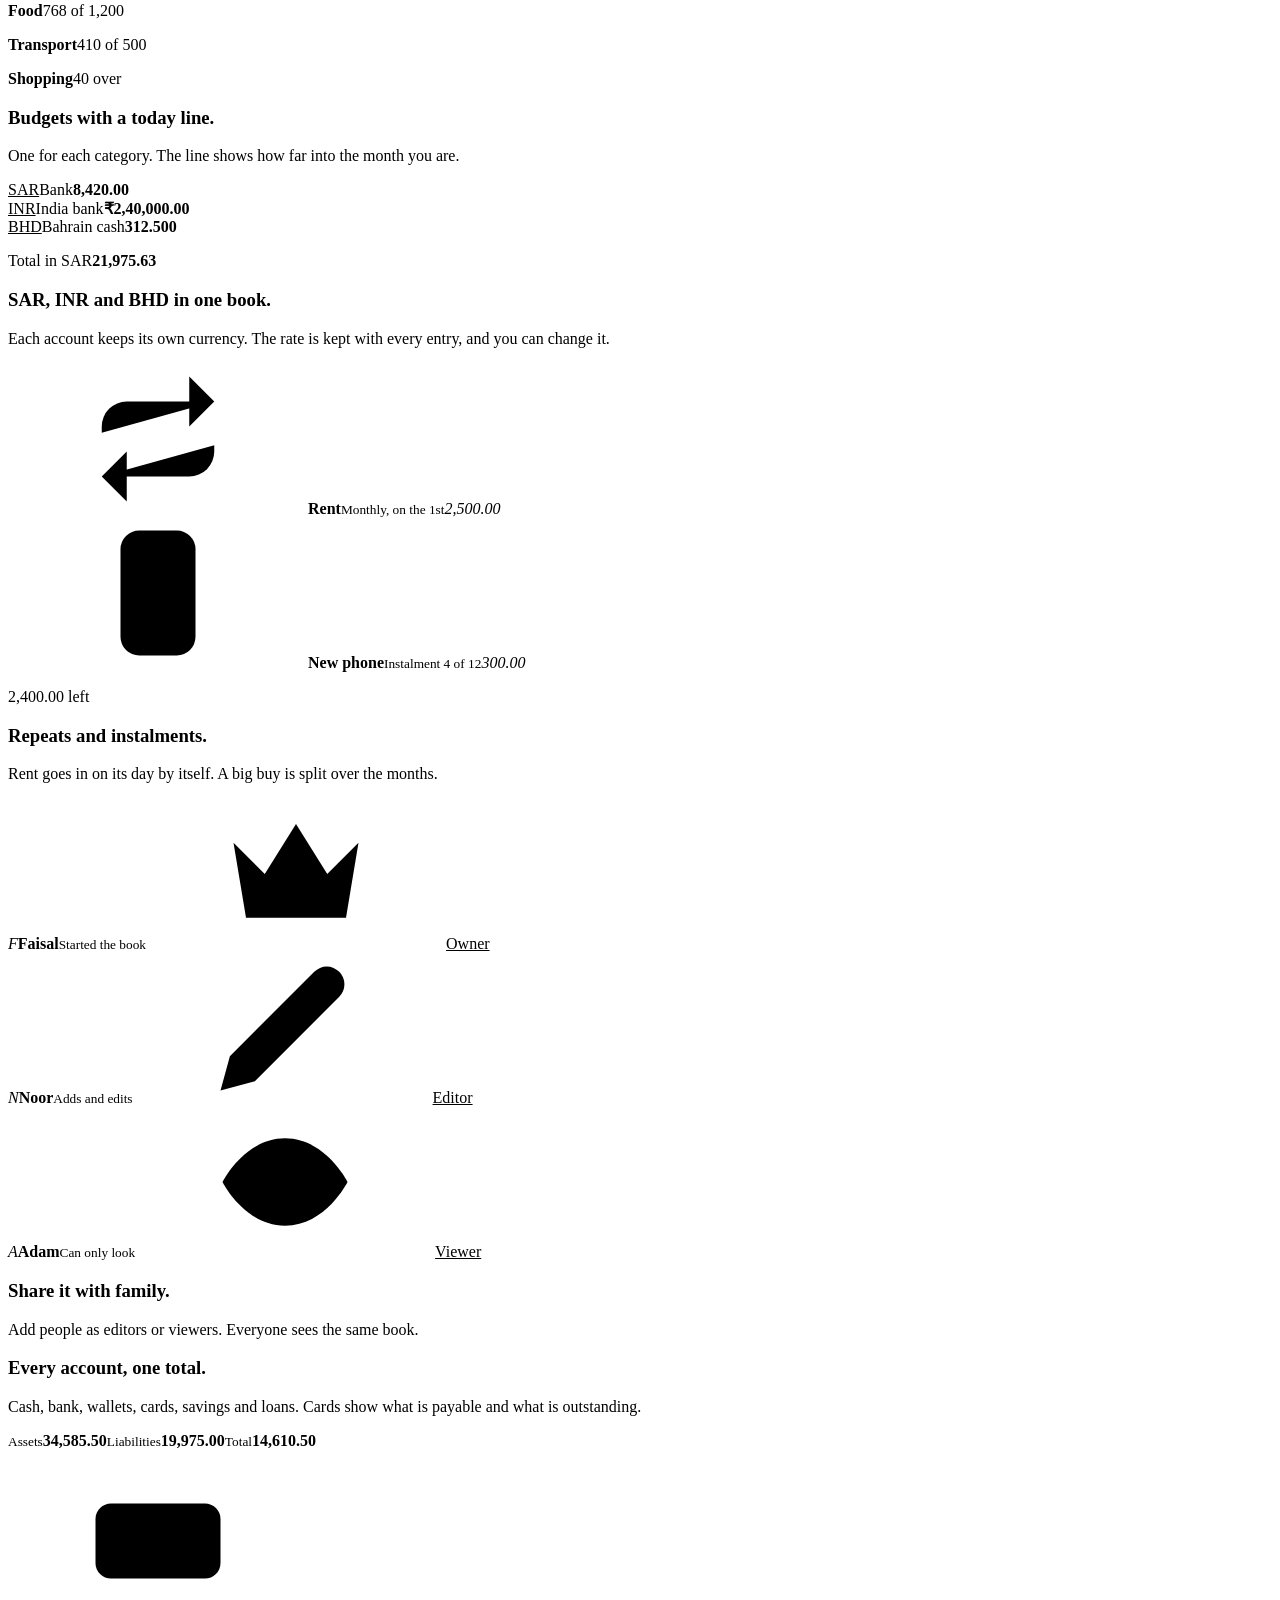
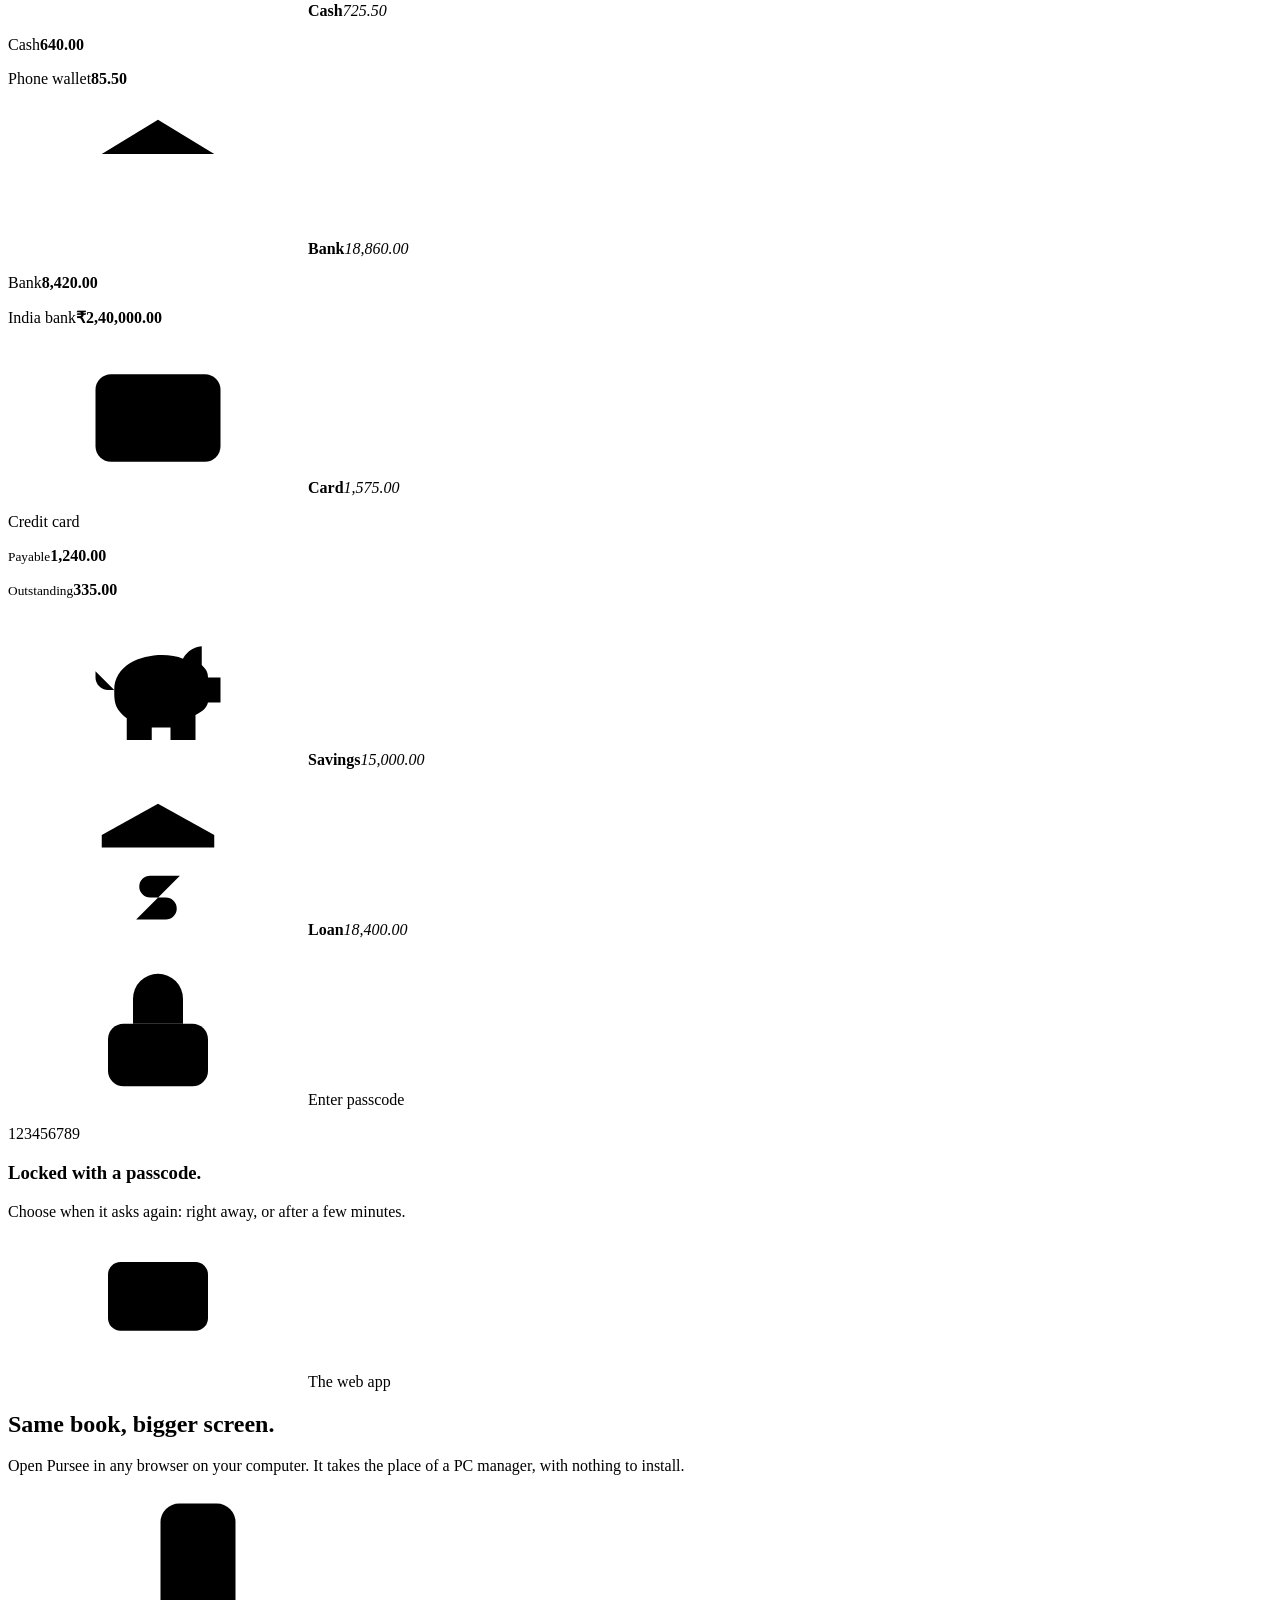
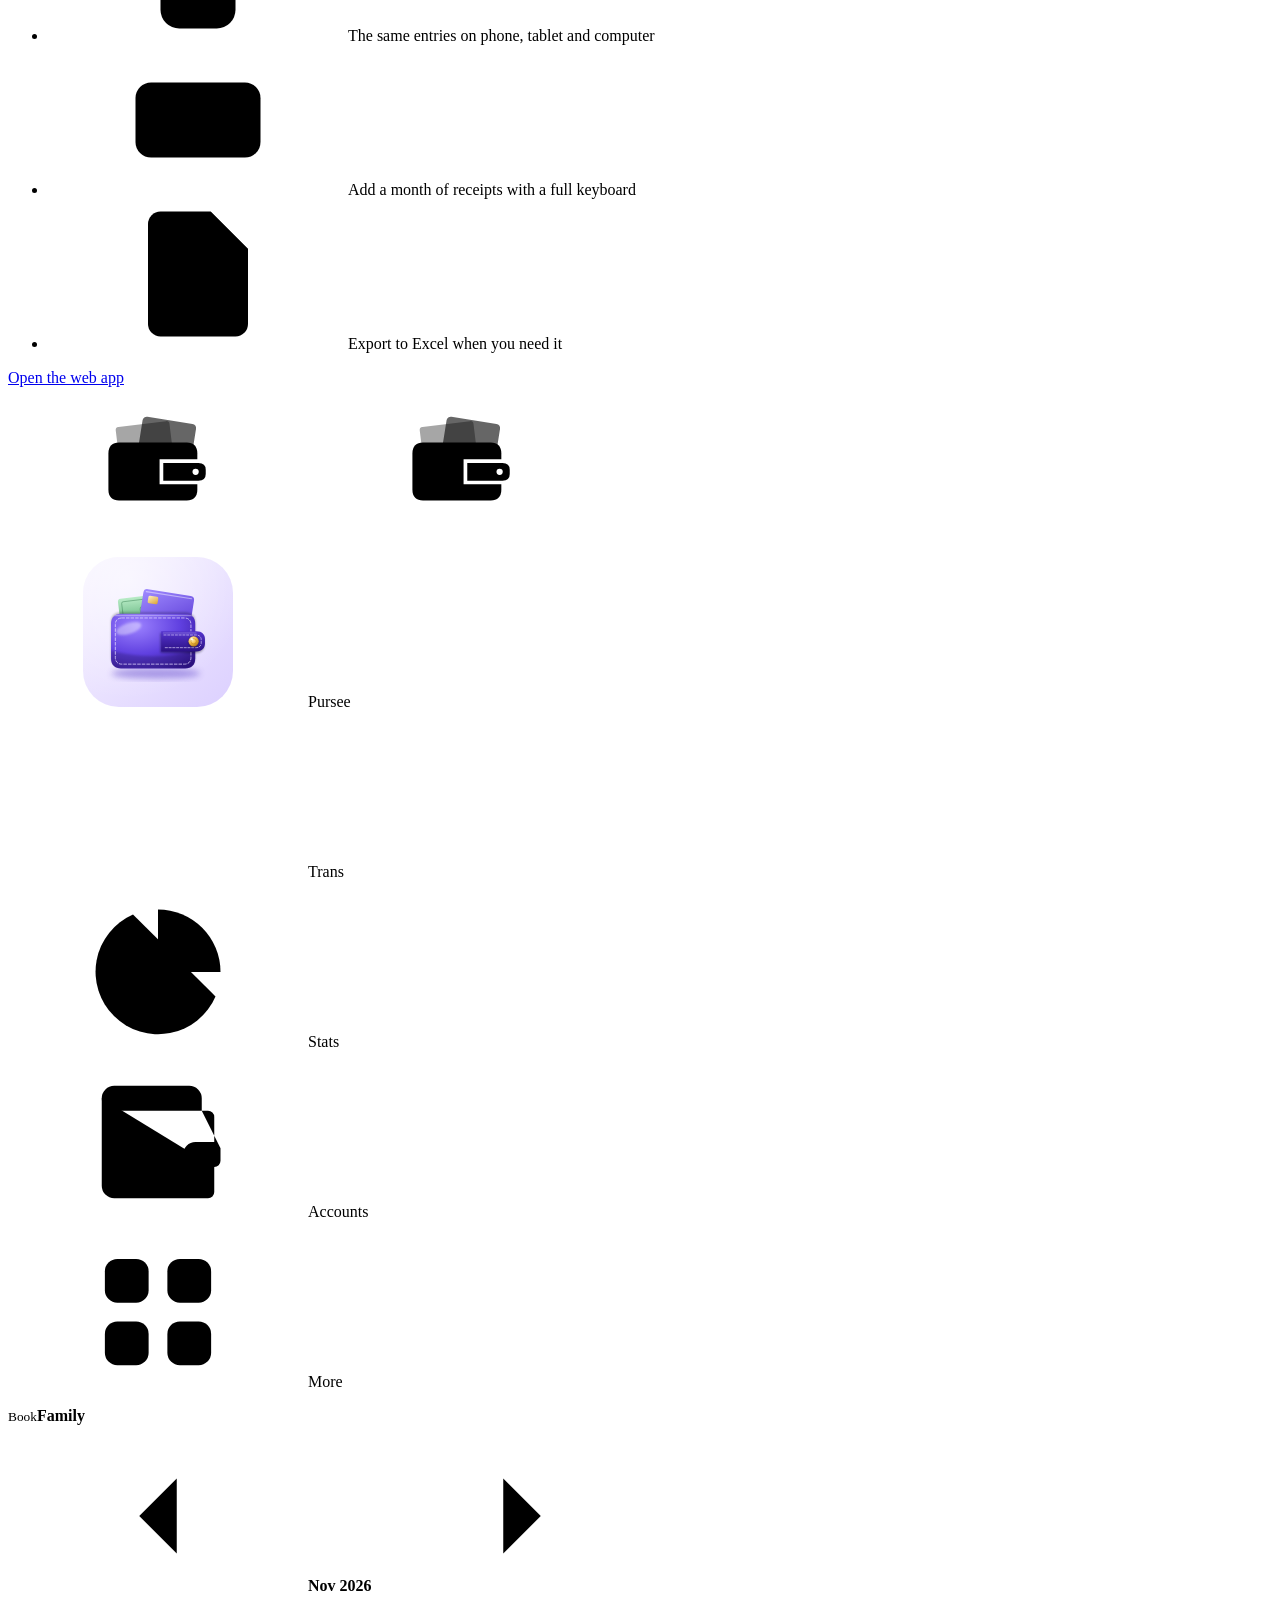
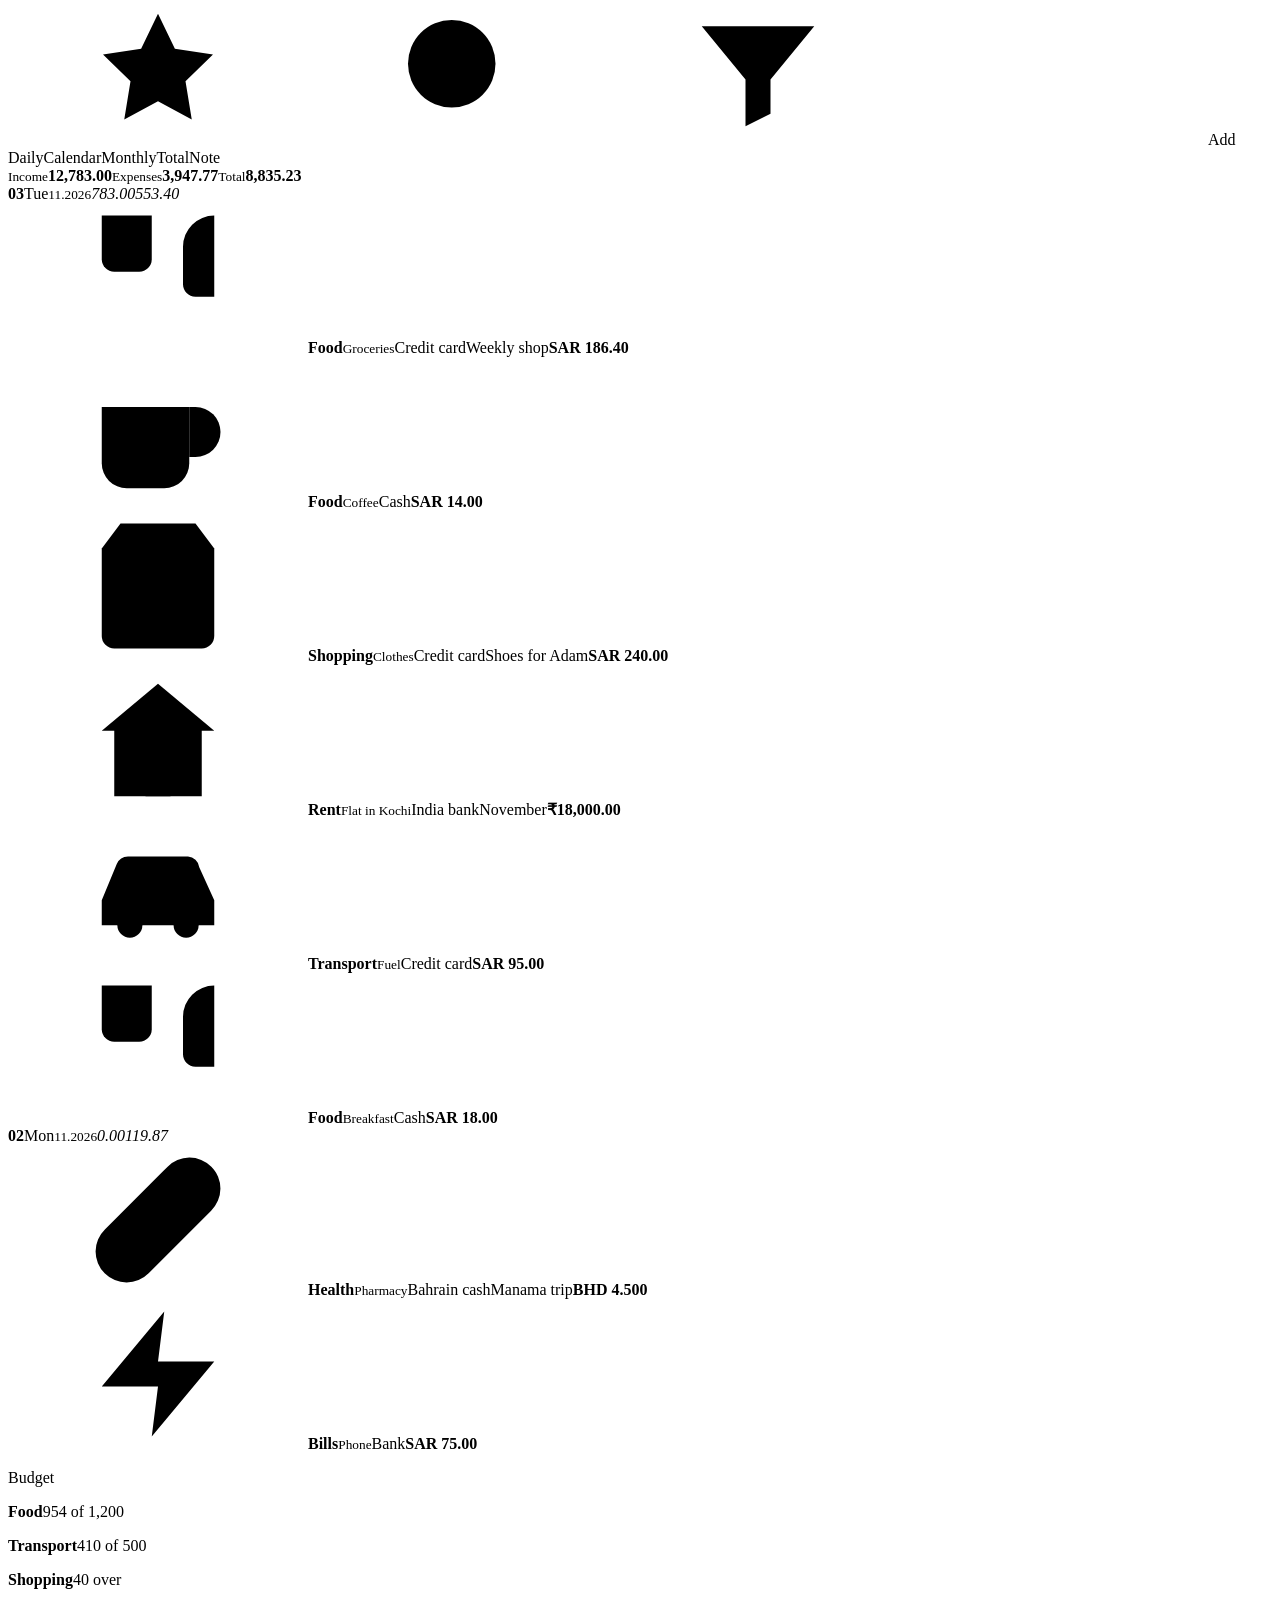
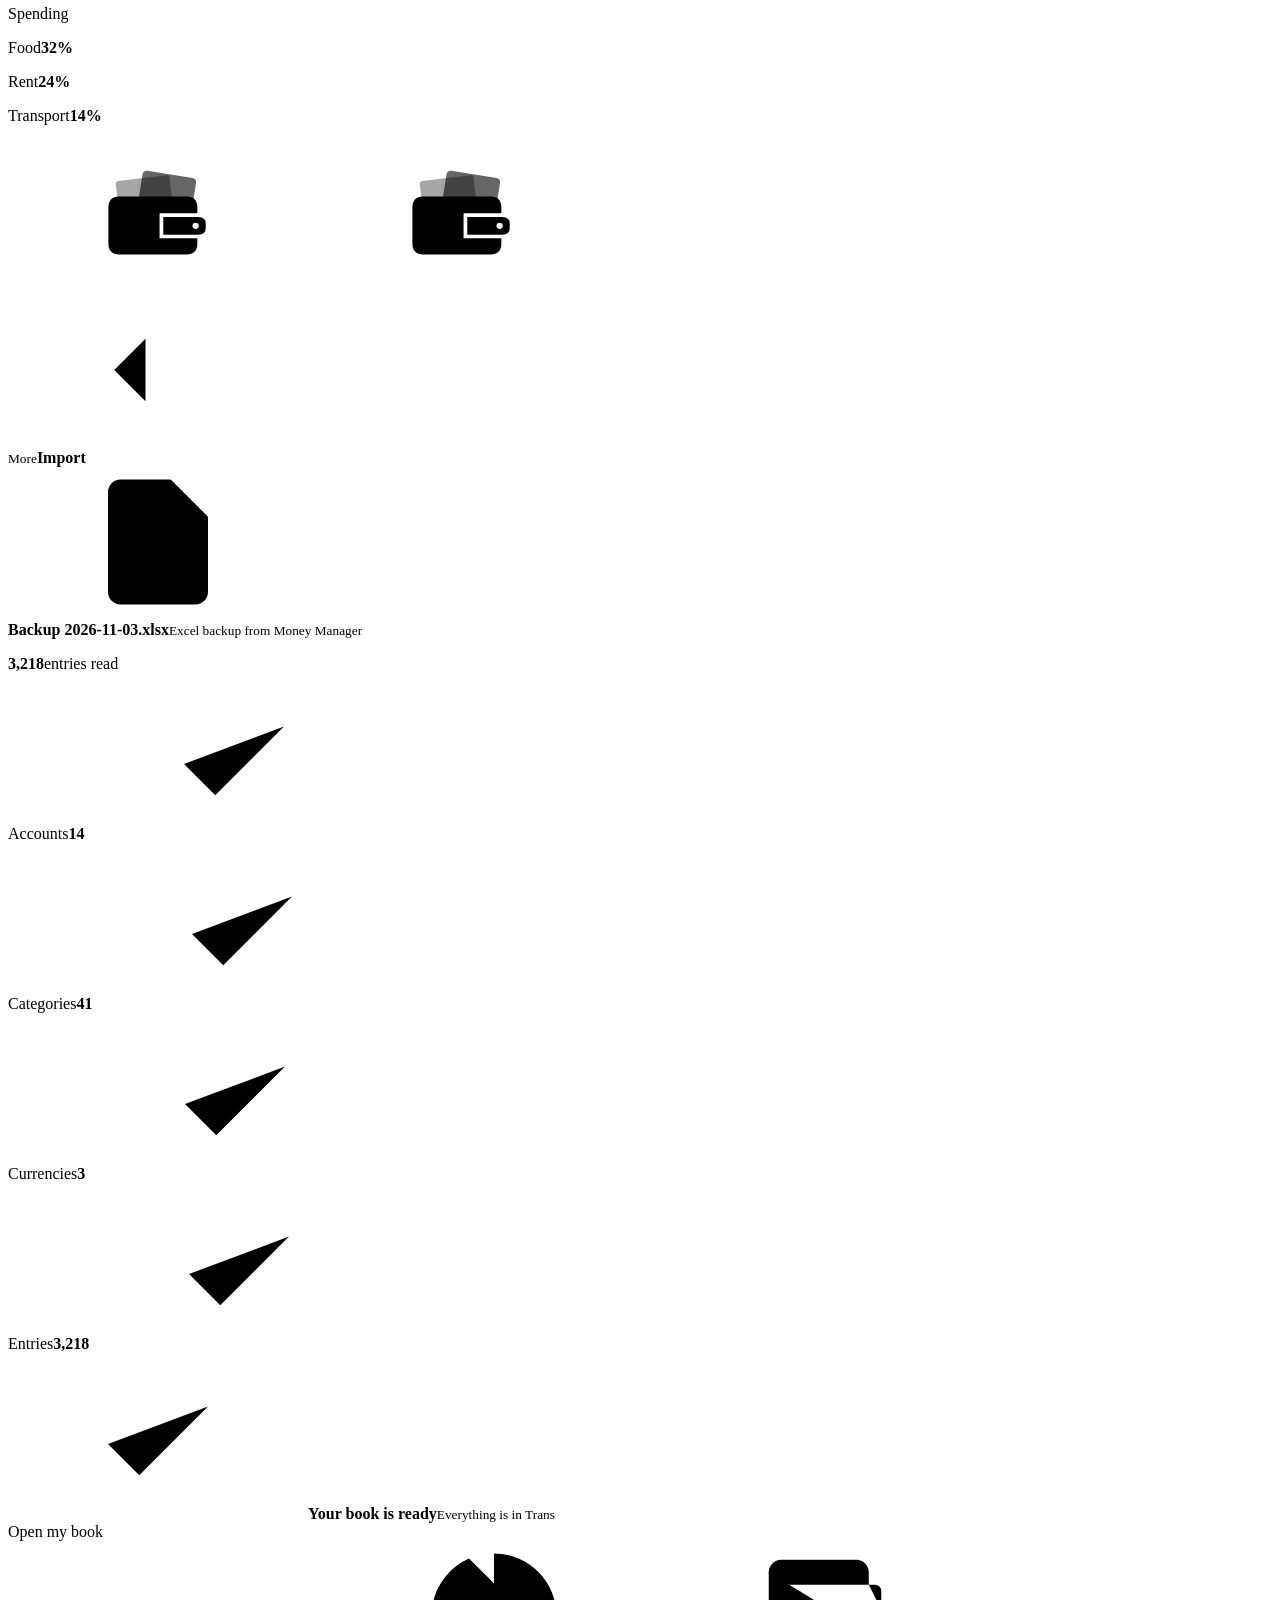
==== commit f1670ffd: "New logo: a 3D violet leather wallet on a lilac tile The wallet, with a card and a note sticking out" ====
--- a/web/home.html
+++ b/web/home.html
@@ -28,10 +28,41 @@
 </head>
 <body>
 <svg width="0" height="0" aria-hidden="true" style="position:absolute"><defs>
+<!-- brand --><linearGradient id="pwt" x1="0" y1="0" x2="1" y2="1"><stop offset="0" stop-color="#F7F3FF"/><stop offset="1" stop-color="#DCD0FF"/></linearGradient>
+<radialGradient id="pwtl" cx=".3" cy=".15" r=".8"><stop offset="0" stop-color="#fff" stop-opacity=".6"/><stop offset="1" stop-color="#fff" stop-opacity="0"/></radialGradient>
+<radialGradient id="pwl" cx=".3" cy=".22" r=".95"><stop offset="0" stop-color="#9C82FF"/><stop offset=".55" stop-color="#6040E0"/><stop offset="1" stop-color="#341597"/></radialGradient>
+<linearGradient id="pws" x1="0" y1="0" x2="0" y2="1"><stop offset="0" stop-color="#5534CF"/><stop offset="1" stop-color="#2C1185"/></linearGradient>
+<linearGradient id="pwcard" x1="0" y1="0" x2="1" y2="1"><stop offset="0" stop-color="#A08BFF"/><stop offset="1" stop-color="#5B3BD6"/></linearGradient>
+<linearGradient id="pwbill" x1="0" y1="0" x2="0" y2="1"><stop offset="0" stop-color="#B8EBC6"/><stop offset="1" stop-color="#4FA86E"/></linearGradient>
+<linearGradient id="pwchip" x1="0" y1="0" x2="1" y2="1"><stop offset="0" stop-color="#FFF1C2"/><stop offset="1" stop-color="#D9A030"/></linearGradient>
+<radialGradient id="pwm" cx=".35" cy=".3" r=".8"><stop offset="0" stop-color="#FFF4CC"/><stop offset=".45" stop-color="#F7C653"/><stop offset="1" stop-color="#A86A08"/></radialGradient>
+<filter id="pwsoft" x="-30%" y="-30%" width="160%" height="160%"><feGaussianBlur stdDeviation="22"/></filter>
+<filter id="pwblur" x="-30%" y="-30%" width="160%" height="160%"><feGaussianBlur stdDeviation="9"/></filter>
+<clipPath id="pwc"><path d="M 262 430 L 738 430 C 784 430 812 458 812 504 L 812 762 C 812 808 784 836 738 836 L 262 836 C 216 836 188 808 188 762 L 188 504 C 188 458 216 430 262 430 Z"/></clipPath>
+<mask id="pwcut" maskUnits="userSpaceOnUse" x="0" y="0" width="1000" height="1000"><rect width="1000" height="1000" fill="#fff" stroke="none"/><path d="M 560 560 L 820 560 C 862 560 884 584 884 620 L 884 650 C 884 686 862 710 820 710 L 560 710 Z" fill="none" stroke="#000" stroke-width="26"/><circle cx="800" cy="635" r="22" fill="#000" stroke="none"/></mask><!-- /brand -->
 <linearGradient id="logoG" x1="0" y1="0" x2="1" y2="1"><stop offset="0" stop-color="#6D4AE8"/><stop offset="1" stop-color="#5634C7"/></linearGradient>
-<mask id="purseCut" maskUnits="userSpaceOnUse" x="0" y="0" width="1000" height="1000"><rect width="1000" height="1000" fill="#fff" stroke="none"/><path d="M 186 452 C 316 372 684 372 814 452" fill="none" stroke="#000" stroke-width="30" stroke-linecap="round"/><path d="M 412 488 L 412 762 M 412 488 L 510 488 C 570 488 610 528 610 586 C 610 644 570 684 510 684 L 412 684" fill="none" stroke="#000" stroke-width="88" stroke-linecap="round" stroke-linejoin="round"/></mask>
-<symbol id="logo" viewBox="0 0 1000 1000"><rect width="1000" height="1000" rx="240" fill="url(#logoG)" stroke="none"/><g transform="translate(130 101.88) scale(0.74)"><g mask="url(#purseCut)"><path d="M 238 392 C 322 312 678 312 762 392 C 846 466 872 598 864 690 C 856 802 772 852 648 852 L 352 852 C 228 852 144 802 136 690 C 128 598 154 466 238 392 Z" fill="#fff" stroke="none"/><path d="M 482 340 L 474 284 M 518 340 L 526 284" fill="none" stroke="#fff" stroke-width="38" stroke-linecap="round"/><circle cx="463" cy="262" r="48" fill="#fff" stroke="none"/><circle cx="537" cy="262" r="48" fill="#fff" stroke="none"/></g></g></symbol>
-<symbol id="i-p" viewBox="0 0 1000 1000"><g transform="translate(0 -38)"><g mask="url(#purseCut)"><path d="M 238 392 C 322 312 678 312 762 392 C 846 466 872 598 864 690 C 856 802 772 852 648 852 L 352 852 C 228 852 144 802 136 690 C 128 598 154 466 238 392 Z" fill="currentColor" stroke="none"/><path d="M 482 340 L 474 284 M 518 340 L 526 284" fill="none" stroke="currentColor" stroke-width="38" stroke-linecap="round"/><circle cx="463" cy="262" r="48" fill="currentColor" stroke="none"/><circle cx="537" cy="262" r="48" fill="currentColor" stroke="none"/></g></g></symbol>
+<symbol id="logo" viewBox="0 0 1000 1000"><rect width="1000" height="1000" rx="240" fill="url(#pwt)" stroke="none"/><rect width="1000" height="1000" rx="240" fill="url(#pwtl)" stroke="none"/><g transform="translate(17.6 -9.4) scale(0.9)"><g stroke="none"><ellipse cx="520" cy="872" rx="330" ry="40" fill="#5A3FC8" opacity=".45" filter="url(#pwsoft)"/>
+<g transform="rotate(-7 430 420)"><rect x="250" y="300" width="380" height="220" rx="22" fill="url(#pwbill)"/>
+<rect x="276" y="324" width="328" height="172" rx="12" fill="none" stroke="#2F7A4A" stroke-opacity=".45" stroke-width="7"/>
+<circle cx="440" cy="400" r="34" fill="none" stroke="#2F7A4A" stroke-opacity=".45" stroke-width="7"/></g>
+<g transform="rotate(9 600 400)"><rect x="410" y="272" width="380" height="250" rx="30" fill="url(#pwcard)"/>
+<rect x="452" y="318" width="74" height="56" rx="12" fill="url(#pwchip)"/>
+<path d="M 430 292 L 770 292" stroke="#fff" stroke-opacity=".45" stroke-width="8" stroke-linecap="round"/></g>
+<path d="M 262 430 L 738 430 C 784 430 812 458 812 504 L 812 762 C 812 808 784 836 738 836 L 262 836 C 216 836 188 808 188 762 L 188 504 C 188 458 216 430 262 430 Z" fill="#000" opacity=".25" transform="translate(0 -10)" filter="url(#pwblur)"/>
+<path d="M 262 430 L 738 430 C 784 430 812 458 812 504 L 812 762 C 812 808 784 836 738 836 L 262 836 C 216 836 188 808 188 762 L 188 504 C 188 458 216 430 262 430 Z" fill="url(#pwl)"/>
+<g clip-path="url(#pwc)"><path d="M 188 836 L 812 836 L 812 700 C 640 760 360 760 188 700 Z" fill="#000" opacity=".16" filter="url(#pwblur)"/>
+<path d="M 200 444 L 800 444" stroke="#fff" stroke-opacity=".35" stroke-width="10" stroke-linecap="round"/></g>
+<path d="M 268 462 L 732 462 C 762 462 780 480 780 510 L 780 756 C 780 786 762 804 732 804 L 268 804 C 238 804 220 786 220 756 L 220 510 C 220 480 238 462 268 462 Z" fill="none" stroke="#E3D9FF" stroke-opacity=".8" stroke-width="7" stroke-dasharray="20 14" stroke-linecap="round"/>
+<ellipse cx="320" cy="540" rx="96" ry="40" fill="#fff" opacity=".38" transform="rotate(-18 320 540)" filter="url(#pwblur)"/>
+<path d="M 560 560 L 820 560 C 862 560 884 584 884 620 L 884 650 C 884 686 862 710 820 710 L 560 710 Z" fill="#000" opacity=".35" transform="translate(-6 12)" filter="url(#pwblur)"/>
+<path d="M 560 560 L 820 560 C 862 560 884 584 884 620 L 884 650 C 884 686 862 710 820 710 L 560 710 Z" fill="url(#pws)"/>
+<path d="M 580 588 L 816 588 C 842 588 856 602 856 622 L 856 648 C 856 668 842 682 816 682 L 580 682" fill="none" stroke="#E3D9FF" stroke-opacity=".8" stroke-width="6" stroke-dasharray="16 12" stroke-linecap="round"/>
+<path d="M 575 574 L 818 574" stroke="#fff" stroke-opacity=".25" stroke-width="8" stroke-linecap="round"/>
+<circle cx="800" cy="641" r="40" fill="#000" opacity=".35" filter="url(#pwblur)"/>
+<circle cx="800" cy="635" r="38" fill="url(#pwm)"/>
+<circle cx="800" cy="635" r="20" fill="none" stroke="#A86A08" stroke-opacity=".5" stroke-width="6"/>
+<circle cx="787" cy="620" r="8" fill="#fff" opacity=".9"/></g></g></symbol>
+<symbol id="i-p" viewBox="0 0 1000 1000"><g transform="translate(-9.2 -37.7) scale(0.95)"><g stroke="none" mask="url(#pwcut)"><rect x="250" y="300" width="380" height="220" rx="22" fill="currentColor" opacity=".35" transform="rotate(-7 430 420)"/><rect x="410" y="272" width="380" height="250" rx="30" fill="currentColor" opacity=".6" transform="rotate(9 600 400)"/><path d="M 262 430 L 738 430 C 784 430 812 458 812 504 L 812 762 C 812 808 784 836 738 836 L 262 836 C 216 836 188 808 188 762 L 188 504 C 188 458 216 430 262 430 Z" fill="currentColor"/><path d="M 560 560 L 820 560 C 862 560 884 584 884 620 L 884 650 C 884 686 862 710 820 710 L 560 710 Z" fill="currentColor"/></g></g></symbol>
 <symbol id="i-check" viewBox="0 0 24 24"><path d="M20 6 9 17l-5-5"/></symbol>
 <symbol id="i-prev" viewBox="0 0 24 24"><path d="m15 18-6-6 6-6"/></symbol>
 <symbol id="i-next" viewBox="0 0 24 24"><path d="m9 18 6-6-6-6"/></symbol>
